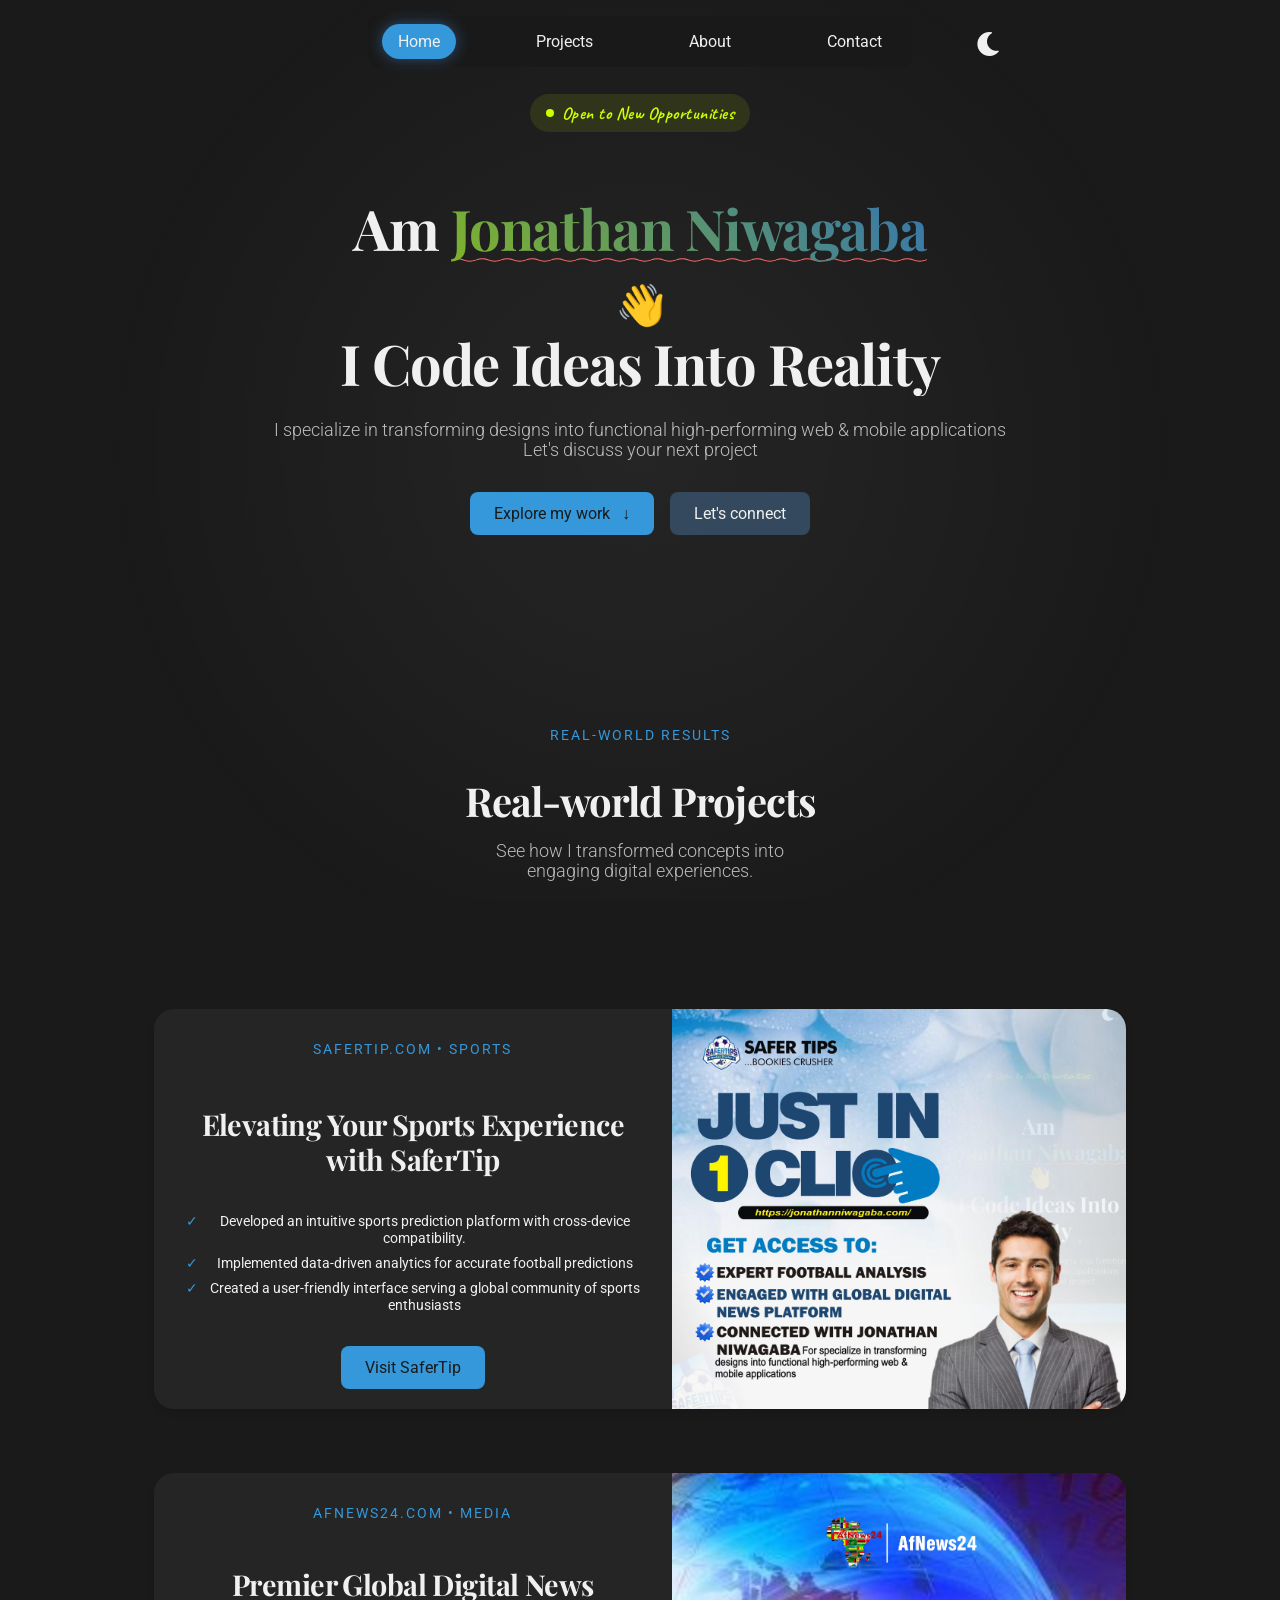
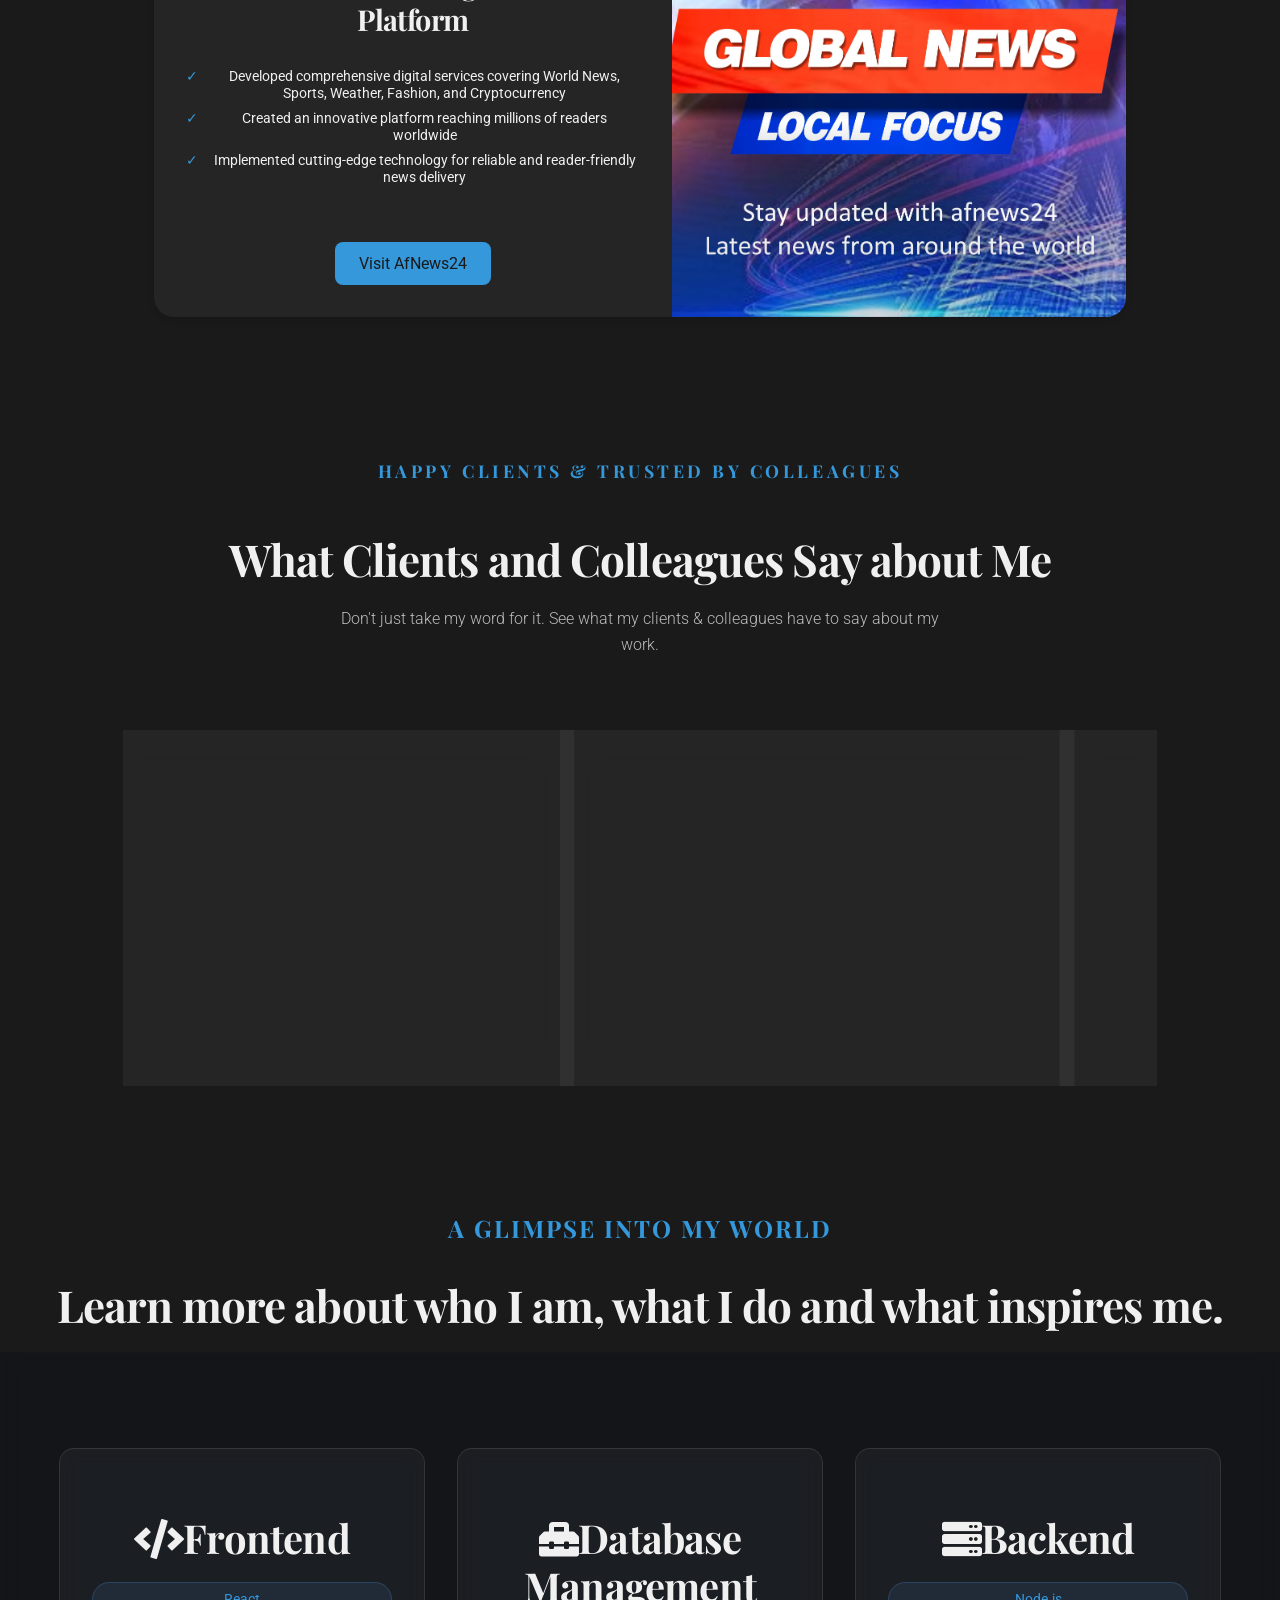
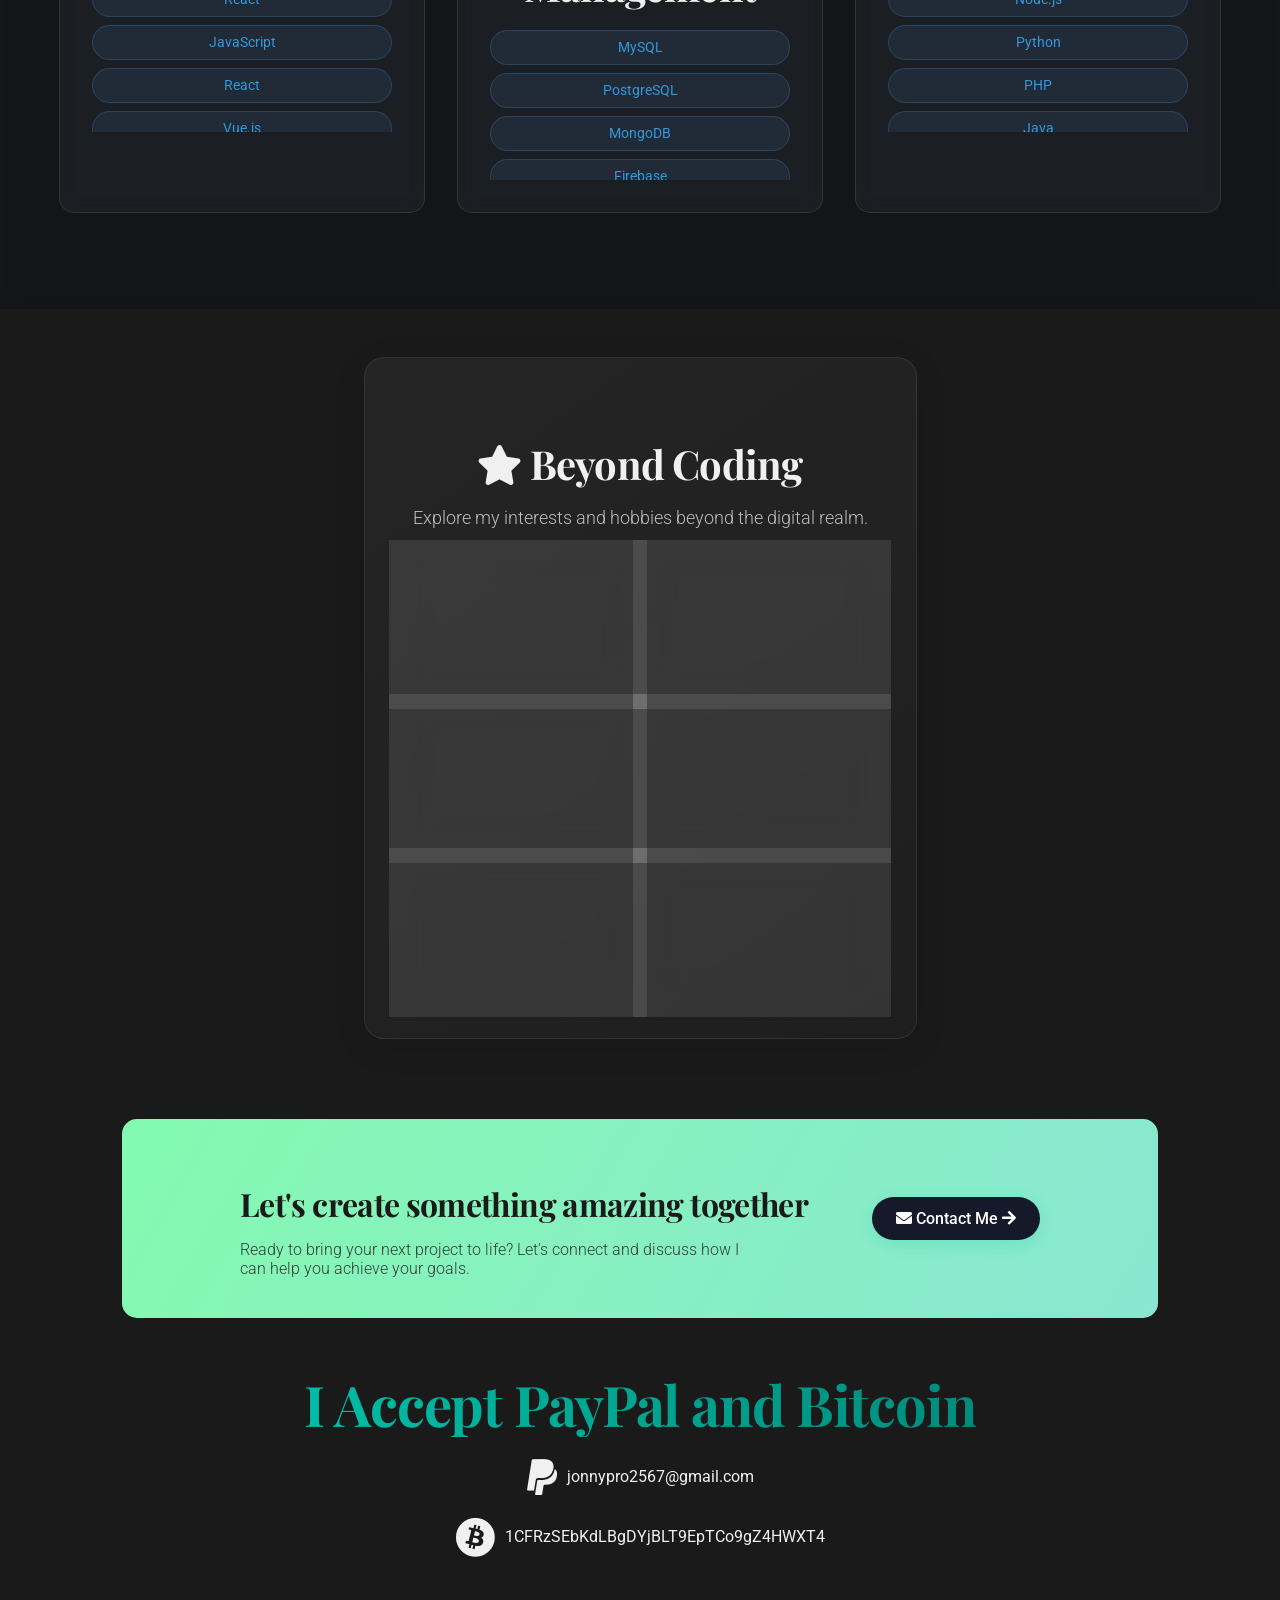
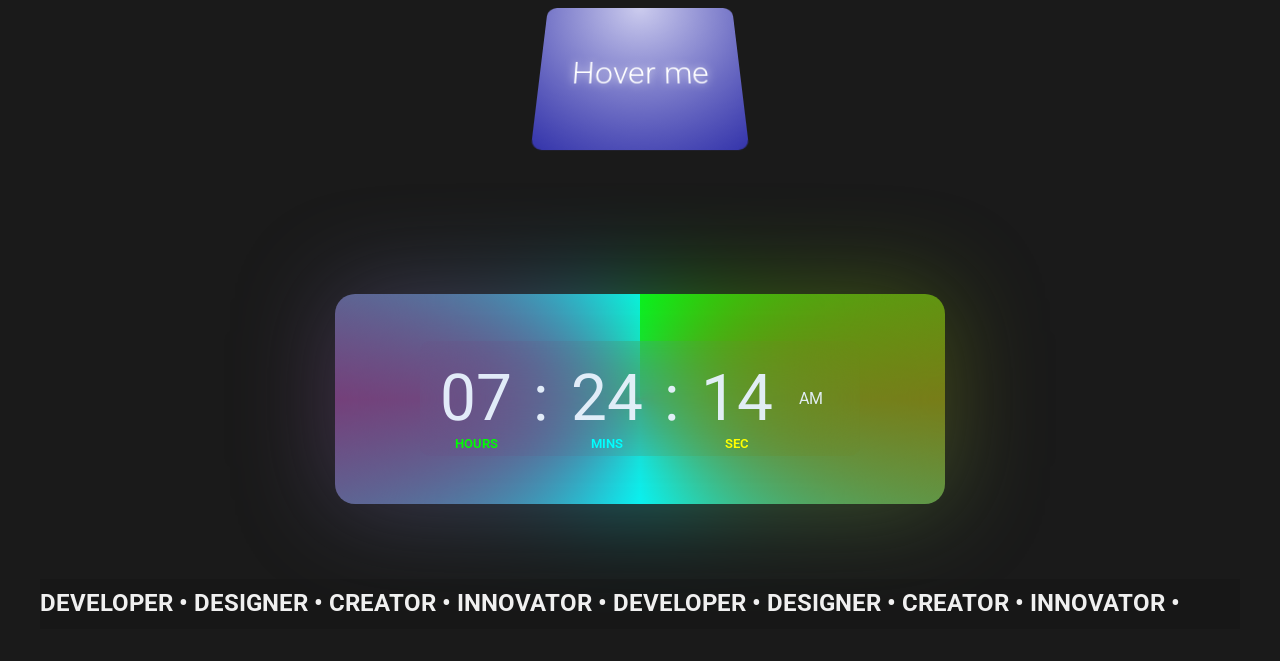
==== index.html @ 0528bf2e "Replace safertips.png with safertips.jpeg and adjust image container height in index.html" ====
<!DOCTYPE html>
<html lang="en">
<head>
    <meta charset="UTF-8">
    <meta name="viewport" content="width=device-width, initial-scale=1.0">
    <title>My Portfolio - Niwagaba Jonathan</title>
    <link rel="stylesheet" href="styles.css">
    <script src="https://cdnjs.cloudflare.com/ajax/libs/gsap/3.11.4/gsap.min.js"></script>
    <script src="https://cdnjs.cloudflare.com/ajax/libs/three.js/r128/three.min.js"></script>
    <script src="script.js" defer></script>
    <script src="globe.js" defer></script>
    <script src="https://cdnjs.cloudflare.com/ajax/libs/gsap/3.11.4/ScrollTrigger.min.js"></script>
    <link rel="stylesheet" href="https://cdnjs.cloudflare.com/ajax/libs/font-awesome/5.15.3/css/all.min.css">
    <script src="theme.js" defer></script>
</head>
<body class="dark-mode">
    <div id="stars-container"></div>

    <div class="content-wrapper">
        <header>
            <nav>
                <div class="hamburger-menu">
                    <div class="bar"></div>
                    <div class="bar"></div>
                    <div class="bar"></div>
                </div>
                <ul class="nav-links">
                    <li><a href="#hero" class="active">Home</a></li>
                    <li><a href="#projects">Projects</a></li>
                    <li><a href="about.html">About</a></li>
                    <li><a href="./contact.html">Contact</a></li>
                </ul>
                <div class="theme-toggle-container">
                    <button id="theme-toggle" class="theme-toggle">
                        <i class="fas fa-moon"></i>
                    </button>
                </div>
            </nav>
        </header>

        <main>
            <section id="hero">
                <div class="availability">
                    <span class="status-dot"></span>
                    Open to New Opportunities
                </div>
                <h1 style="font-size: clamp(2.5rem, 5vw, 3.5rem);" class="hero-title">
                    <span class="text-line">Am <span class="gradient-text">Jonathan Niwagaba</span></span>
                    <span class="wave-emoji">👋</span>
                    <br>
                    <span class="text-line">I Code Ideas Into Reality</span>
                </h1>
                <p>I specialize in transforming designs into functional high-performing web & mobile applications <br> Let's discuss your next project</p>
                <div class="cta-buttons">
                    <a href="#projects" class="btn btn-primary" id="explore-btn">Explore my work <span class="arrow-down">↓</span></a>
                    <a href="./contact.html" class="btn btn-secondary">Let's connect</a>
                </div>
            </section>

            <section id="real-world-results">
                <div class="section-header">REAL-WORLD RESULTS</div>
                <h2>Real-world Projects</h2>
                <p>See how I transformed concepts into <br> engaging digital experiences.</p>
            </section>

            <section id="projects">
                <div class="project-card">
                    <div class="project-info">
                        <div class="project-header">SAFERTIP.COM • SPORTS</div>
                        <h3>Elevating Your Sports Experience with SaferTip</h3>
                        <ul class="project-features">
                            <li>Developed an intuitive sports prediction platform with cross-device compatibility.</li>
                            <li>Implemented data-driven analytics for accurate football predictions</li>
                            <li>Created a user-friendly interface serving a global community of sports enthusiasts</li>
                        </ul>
                        <div class="project-link">
                            <a href="https://www.safertip.com/" class="btn btn-primary" target="_blank" rel="noopener noreferrer">Visit SaferTip</a>
                        </div>
                    </div>
                    <div class="project-image">
                        <div class="image-container" style="max-width: 100%; height: 200%;">
                            <img src="./safertips.jpeg" alt="SaferTip Sports Prediction Platform" loading="lazy" style="max-width: 100%; height: 50%; position: relative; z-index: 2;">
                        </div>
                    </div>
                </div>

                <div class="project-card">
                    <div class="project-info">
                        <div class="project-header">AFNEWS24.COM • MEDIA</div>
                        <h3>Premier Global Digital News Platform</h3>
                        <ul class="project-features">
                            <li>Developed comprehensive digital services covering World News, Sports, Weather, Fashion, and Cryptocurrency</li>
                            <li>Created an innovative platform reaching millions of readers worldwide</li>
                            <li>Implemented cutting-edge technology for reliable and reader-friendly news delivery</li>
                        </ul>
                        <div class="project-link" style="margin-top: 1rem;">
                            <a href="https://www.afnews24.com/" class="btn btn-primary" target="_blank" rel="noopener noreferrer" style="display: inline-block; ">Visit AfNews24</a>
                        </div>
                    </div>
                    <div class="project-image">
                        <div class="image-container" style="max-width: 100%; height: 100%;">
                            <img src="./afnews24.JPG" alt="AfNews24 Mobile View" loading="lazy" style="max-width: 100%; height: 100%;">
                        </div>
                    </div>
                </div>
            </section>

            <section class="testimonials">
                <h2 class="testimonial-header">HAPPY CLIENTS & TRUSTED BY COLLEAGUES</h2>
                <h1 class="testimonial-title">What Clients and Colleagues Say about Me</h1>
                <p class="testimonial-subtitle">Don't just take my word for it. See what my clients & colleagues have to say about my work.</p>
                
                <div class="testimonial-container">
                    <div class="testimonial-track" id="testimonialTrack">
                        <!-- Cards are inserted by JavaScript -->
                    </div>
                </div>
            </section>

           
            
            <section id="about-me">
                <h3 class="section-header" style="font-size: 1.5rem;">A GLIMPSE INTO MY WORLD</h3>
                <h1 class="testimonial-title">
                    Learn more about who I am, what I do and what inspires me.
                </h1>
     
            </section>

            <div class="skills-container">
                <div class="skills-track">

                    <div class="skill-card">
                        <h2><i class="fas fa-code"></i>Frontend</h2>
                        <div class="skill-tools-container">
                            <div class="skill-tools rotating-track">
                                <span>React</span>
                                <span>JavaScript</span>
                                <span>React</span>
                                <span>Vue.js</span>
                                <span>Angular</span>
                                <span>TypeScript</span>
                                <span>GSAP</span>
                            </div>
                        </div>
                    </div>

                    <div class="skill-card">
                        <h2><i class="fas fa-toolbox"></i>Database Management</h2>
                        <div class="skill-tools-container">
                            <div class="skill-tools rotating-track">
                                <span>MySQL</span>
                                <span>PostgreSQL</span>
                                <span>MongoDB</span>
                                <span>Firebase</span>
                                <span>MySQL</span>
                                <span>PostgreSQL</span>
                                <span>Redis Cache</span>
                                <span>MongoDB</span>
                                <span>Firebase</span>
                            </div>
                        </div>
                    </div>
                 
                    <div class="skill-card">
                        <h2><i class="fas fa-server"></i>Backend</h2>
                        <div class="skill-tools-container">
                            <div class="skill-tools rotating-track">
                                <span>Node.js</span>
                                <span>Python</span>
                                <span>PHP</span>
                                <span>Java</span>
                                <span>Go</span>
                                <span>Node.js</span>
                                <span>Python</span>
                                <span>PHP</span>
                                <span>Java</span>
                                <span>Go</span>
                            </div>
                        </div>
                    </div>
                </div>
            </div>

            <div class="interests-section">
                <h2><i class="fas fa-star"></i> Beyond Coding</h2>
                <p>Explore my interests and hobbies beyond the digital realm.</p>
                <div class="interests-container">
                    <div class="interest-item" data-aos="fade-up" data-aos-delay="100">
                        <div class="interest-icon" style="display: flex; justify-content: center; align-items: center;">
                            <i class="fas fa-plane" style="font-size: 2rem; color: #00bfa6; margin-top: 30px;"></i>
                        </div>
                        <div class="interest-label">
                            <span>Traveling</span>
                            <div class="interest-bg" style="background: linear-gradient(45deg, #00bfa6, #00897b)"></div>
                        </div>
                    </div>
                    <div class="interest-item" data-aos="fade-up" data-aos-delay="200">
                        <div class="interest-icon" style="display: flex; justify-content: center; align-items: center;">
                            <i class="fas fa-running" style="font-size: 2rem; color: #00bfa6; margin-top: 30px;"></i>
                        </div>
                        <div class="interest-label">
                            <span>Running</span>
                            <div class="interest-bg" style="background: linear-gradient(45deg, #00bfa6, #00897b)"></div>
                        </div>
                    </div>
                    <div class="interest-item" data-aos="fade-up" data-aos-delay="300">
                        <div class="interest-icon" style="display: flex; justify-content: center; align-items: center;">
                            <i class="fas fa-gamepad" style="font-size: 2rem; color: #00bfa6; margin-top: 30px;"></i>
                        </div>
                        <div class="interest-label">
                            <span>Gaming</span>
                            <div class="interest-bg" style="background: linear-gradient(45deg, #00bfa6, #00897b)"></div>
                        </div>
                    </div>
                    <div class="interest-item" data-aos="fade-up" data-aos-delay="400">
                        <div class="interest-icon" style="display: flex; justify-content: center; align-items: center;">
                            <i class="fas fa-basketball-ball" style="font-size: 2rem; color: #00bfa6; margin-top: 30px;"></i>
                        </div>
                        <div class="interest-label">
                            <span>Basketball</span>
                            <div class="interest-bg" style="background: linear-gradient(45deg, #00bfa6, #00897b)"></div>
                        </div>
                    </div>
                    <div class="interest-item" data-aos="fade-up" data-aos-delay="500">
                        <div class="interest-icon" style="display: flex; justify-content: center; align-items: center;">
                            <i class="fas fa-book" style="font-size: 2rem; color: #00bfa6; margin-top: 30px;"></i>
                        </div>
                        <div class="interest-label">
                            <span>Reading</span>
                            <div class="interest-bg" style="background: linear-gradient(45deg, #00bfa6, #00897b)"></div>
                        </div>
                    </div>
                    <div class="interest-item" data-aos="fade-up" data-aos-delay="600">
                        <div class="interest-icon" style="display: flex; justify-content: center; align-items: center;">
                            <i class="fas fa-music" style="font-size: 2rem; color: #00bfa6; margin-top: 30px;"></i>
                        </div>
                        <div class="interest-label">
                            <span>Music</span>
                            <div class="interest-bg" style="background: linear-gradient(45deg, #00bfa6, #00897b)"></div>
                        </div>
                    </div>
                </div>
            </div>

            <!-- Update the CTA section HTML -->
            <div class="cta-section">
                <div class="cta-content">
                    <div class="cta-content-text">
                        <h2>Let's create something amazing together</h2>
                        <p>Ready to bring your next project to life? Let's connect and discuss how I can help you achieve your goals.</p>
                    </div>
                    <a href="./contact.html" class="cta-button">
                        <span class="button-content">
                            <i class="fas fa-envelope"></i>
                            Contact Me
                            <i class="fas fa-arrow-right"></i>
                        </span>
                    </a>
                </div>
            </div>

            <!-- payment methods paypal and btc -->
              <h1 style="text-align: center; margin-top: 20px; margin-bottom: 10px; background: linear-gradient(45deg, #00bfa6, #00897b); -webkit-background-clip: text; -webkit-text-fill-color: transparent;">I Accept PayPal and Bitcoin</h1>
            <div class="payment-methods" style="margin-top: 10px; font-size: 40px; margin-bottom: 20px; display: flex; justify-content: center; align-items: center; gap: 20px; flex-direction: column;">
                <div class="paypal" style="display: flex; align-items: center; gap: 10px;">
                    <i class="fab fa-paypal"></i>
                    <span style="font-size: 16px;">jonnypro2567@gmail.com</span>
                </div>
                <div class="btc" style="display: flex; align-items: center; gap: 10px;">
                    <i class="fab fa-bitcoin"></i>
                    <span style="font-size: 16px;">1CFRzSEbKdLBgDYjBLT9EpTCo9gZ4HWXT4</span>
                </div>
            </div>

            <div class="all">
                <div class="lefter">
                  <div class="text">Hosting</div>
                </div>
                <div class="left">
                  <div class="text">Web Design</div>
                </div>
                <div class="center">
                  <div class="explainer"><span>Hover me</span></div>
                  <div class="text">Frontend Development</div>
                  </div>
                <div class="right">
                  <div class="text">Backend Development</div>
                </div>
                <div class="righter">
                  <div class="text">SEO</div>
                </div>
                </div>

                <div class="watch">
                    <div class="box">
                      <style></style>
                      <div class="clock">
                        <span id="hrs">00</span>
                        <span>:</span>
                        <span id="min">00</span>
                        <span>:</span>
                        <span id="sec">00</span>
                      </div>
                    </div>
                  </div>

            <div class="stripes-container">
                <div class="diagonal-stripe stripe-1">
                    <div class="scroll-text">
                        DEVELOPER • DESIGNER • CREATOR • INNOVATOR • 
                        DEVELOPER • DESIGNER • CREATOR • INNOVATOR • 
                    </div>
                </div>
            </div>
     

        </main>
    </div>

    <div class="background-decoration">
        <div class="circles"></div>
    </div>
    <div id="globe-container"></div>

    <script src="stars.js" defer></script>

</body>
</html>
---- styles.css ----
/* Import Google Fonts */
@import url('https://fonts.googleapis.com/css2?family=Roboto:wght@300;400;700&family=Caveat:wght@700&display=swap');

/* Import the font - add this at the top of your CSS */
@import url('https://fonts.googleapis.com/css2?family=Playfair+Display:wght@700&display=swap');

:root {
    --bg-color: #1a1a1a;
    --text-color: #f0f0f0;
    --primary-color: #3498db;
    --secondary-color: #34495e;
    --accent-color: #e74c3c;
    --star-color: #4169E1;
    --lemon-green: #CCFF00;
    --orange-glow: #FF8C00;
}

/* Light theme variables */
.light-mode {
    --bg-color: #ffffff;
    --text-color: #333333;
    --primary-color: #3498db;
    --secondary-color: #e0e0e0;
    --accent-color: #2ecc71;
    --star-color: #4169E1;
    --lemon-green: #32CD32;
    --orange-glow: #FFA500;
}

html {
    scroll-behavior: smooth;
}

body {
    font-family: 'Roboto', sans-serif;
    background-color: var(--bg-color);
    color: var(--text-color);
    margin: 0;
    padding: 0;
    min-height: 100vh;
    display: flex;
    flex-direction: column;
    overflow-x: hidden;
    position: relative;
}

.dark-mode {
    --bg-color: #1a1a1a;
    --text-color: #f0f0f0;
    --primary-color: #3498db;
    --secondary-color: #34495e;
    --accent-color: #e74c3c;
    --star-color: #4169E1;
    --lemon-green: #CCFF00;
    --orange-glow: #FF8C00;
}

header {
    padding: 1rem 2rem;
    position: relative;
    z-index: 2;
}

nav {
    background: rgba(26, 26, 26, 0.1);
    backdrop-filter: blur(10px);
    -webkit-backdrop-filter: blur(10px);
    border-radius: 10px;
    padding: 1rem;
    position: fixed;
    top: 1rem;
    left: 1rem;
    right: 1rem;
    z-index: 1000;
    width: 40%;
    margin: 0 auto;
    transition: all 0.3s ease;
}

.light-mode nav {
    background: rgba(255, 255, 255, 0.8);
    box-shadow: 0 4px 15px rgba(0, 0, 0, 0.1);
}

.dark-mode nav {
    background: rgba(26, 26, 26, 0.8);
}

nav ul {
    display: flex;
    justify-content: center;
    list-style-type: none;
    padding: 0;
    margin: 0;
}

nav ul li {
    margin: 0 1rem;
    font-weight: 900;
}

nav ul li a {
    font-family: 'Roboto', sans-serif;
    font-weight: 400;
    color: var(--text-color);
    text-decoration: none;
    padding: 0.5rem 1rem;
    border-radius: 2rem;
    transition: all 0.3s ease;
    position: relative;
    background: transparent;
}

.light-mode nav ul li a {
    color: #333333;
    font-weight: 500;
}

.light-mode nav ul li a:hover {
    background: rgba(52, 152, 219, 0.2);
    color: var(--primary-color);
}

.light-mode nav ul li a.active {
    background: var(--primary-color);
    color: white;
}

nav ul li a.active {
    background: var(--primary-color);
    color: var(--text-color);
    box-shadow: 0 0 15px rgba(88, 166, 255, 0.4);
}

nav ul li a:hover {
    background: rgba(88, 166, 255, 0.2);
    color: var(--text-color);
}

nav ul li a::before {
    display: none;
}

main {
    flex-grow: 1;
    display: flex;
    flex-direction: column;
    align-items: center;
    justify-content: flex-start; 
    text-align: center;
    padding: 2rem;
    position: relative;
    z-index: 1;
    min-height: 100vh;
}

#hero {
    max-width: 800px;
    margin-bottom: 4rem;
}

.availability {
    display: inline-flex;
    align-items: center;
    background-color: rgba(204, 255, 0, 0.1);
    color: var(--lemon-green);
    padding: 0.5rem 1rem;
    border-radius: 2rem;
    font-size: 1.1rem;
    margin-bottom: 1rem;
    animation: textGlow 2s ease-in-out infinite;
    font-family: 'Caveat', cursive;
    font-weight: 700;
    letter-spacing: 0.5px;
    margin-top: 30px;
}

.status-dot {
    width: 8px;
    height: 8px;
    background-color: var(--lemon-green);
    border-radius: 50%;
    margin-right: 0.5rem;
    animation: dotGlow 2s ease-in-out infinite;
}

h1, h2, h3, .testimonial-title {
    font-family: 'Playfair Display', serif;
    font-weight: 700;
    letter-spacing: -0.02em;
    line-height: 1.2;
}

h1 {
    font-size: 3.5rem; /* Approximately 72px */
    margin-bottom: 1.5rem;
}

h2, .testimonial-title {
    font-size: 2.5rem; /* Approximately 60px */
    margin-bottom: 1.25rem;
}

h3 {
    font-size: 1.0rem; /* Approximately 40px */
    margin-bottom: 1rem;
}

p {
    font-family: 'Roboto', sans-serif;
    font-weight: 300;
    font-size: 1.1rem;
    color: rgba(255, 255, 255, 0.7);
    margin-bottom: 2rem;
}

.cta-buttons {
    display: flex;
    justify-content: center;
    gap: 1rem;
}

.btn {
    font-family: 'Roboto', sans-serif;
    font-weight: 400;
    padding: 0.75rem 1.5rem;
    border-radius: 0.5rem;
    text-decoration: none;
    transition: background-color 0.3s ease;
}

.btn-primary {
    background-color: var(--primary-color);
    color: var(--bg-color);
}

.btn-secondary {
    background-color: var(--secondary-color);
    color: var(--text-color);
}

.arrow-down {
    margin-left: 0.5rem;
}

.background-decoration {
    position: fixed;
    top: 0;
    left: 0;
    width: 100%;
    height: 100%;
    pointer-events: none;
    z-index: 0;
}

.star {
    position: absolute;
    background-color: var(--star-color);
    border-radius: 50%;
    opacity: 0.7;
    box-shadow: 0 0 20px var(--star-color), 0 0 40px var(--star-color);
    overflow: hidden;
}

/* Added these new keyframes for the shooting star effect */
@keyframes shootingStar {
    0% {
        transform: translate(-100vw, -100vh);
    }
    100% {
        transform: translate(100vw, 100vh);
    }
}

@keyframes glow {
    0%, 100% {
        opacity: 0.7;
        box-shadow: 0 0 20px var(--star-color), 0 0 40px var(--star-color);
    }
    50% {
        opacity: 1;
        box-shadow: 0 0 40px var(--star-color), 0 0 80px var(--star-color);
    }
}

/* Added this class for the star trail effect */
.star::after {
    content: '';
    position: absolute;
    top: 50%;
    left: 50%;
    width: 200%;
    height: 200%;
    background: radial-gradient(circle, var(--star-color) 0%, transparent 70%);
    transform: translate(-50%, -50%);
    animation: pulse 2s ease-out infinite;
}

@keyframes pulse {
    0% {
        width: 100%;
        height: 100%;
        opacity: 1;
    }
    100% {
        width: 300%;
        height: 300%;
        opacity: 0;
    }
}

.circles {
    position: absolute;
    top: 50%;
    left: 50%;
    transform: translate(-50%, -50%);
    width: 100%;
    height: 100%;
    background: radial-gradient(circle, rgba(255,255,255,0.05) 0%, rgba(255,255,255,0) 70%);
}

/* Hamburger menu styles */
.hamburger-menu {
    display: none;
    flex-direction: column;
    cursor: pointer;
    z-index: 1000;
}

.bar {
    width: 25px;
    height: 3px;
    background-color: var(--text-color);
    margin: 3px 0;
    transition: 0.4s;
}

/* Mobile styles */
@media screen and (max-width: 768px) {
    nav {
        background: transparent;
        backdrop-filter: none;
        -webkit-backdrop-filter: none;
        border: none;
        padding: 1rem;
        position: fixed;
        top: 0;
        left: 0;
        width: auto;
        margin: 0;
    }

    .hamburger-menu {
        display: flex;
        flex-direction: column;
        cursor: pointer;
        z-index: 1000;
        position: fixed;
        top: 1rem;
        left: 1rem;
    }

    .bar {
        width: 25px;
        height: 3px;
        background-color: var(--text-color);
        margin: 3px 0;
        transition: 0.4s;
    }

    nav ul {
        display: none;
        flex-direction: column;
        justify-content: flex-start;
        position: fixed;
        top: 0;
        left: 0;
        width: 70%;
        height: 100vh;
        background-color: var(--bg-color);
        padding: 4rem 1rem 1rem;
        box-shadow: 2px 0 5px rgba(0, 0, 0, 0.1);
    }

    nav ul.show {
        display: flex;
    }

    nav ul li {
        margin: 0.5rem 0;
    }

    nav ul li a {
        display: block;
        padding: 0.5rem 1rem;
    }

    h1 {
        font-size: 1rem;
    }

    .cta-buttons {
        flex-direction: column;
    }

    p {
        font-size: 1rem;
    }
}

#globe-container {
    position: fixed;
    top: 50%;
    left: 50%;
    transform: translate(-50%, -50%);
    width: 100vmin;
    height: 100vmin;
    max-width: 800px;
    max-height: 800px;
    z-index: -1;
    opacity: 0.6;
    overflow: hidden;
}

@media screen and (max-width: 768px) {
    #globe-container {
        width: 100vmin;
        height: 100vmin;
        max-width: 100%;
        max-height: 100%;
    }

    main {
        padding-top: 4rem; /* Adjust top padding for mobile */
    }

    #hero {
        margin-bottom: 2rem; /* Reduce space on mobile */
    }

    #real-world-results {
        padding: 3rem 1rem;
        margin-top: 2rem; /* Reduce top margin on mobile */
    }
}

/* Adjust the main content to ensure it's visible over the globe */
main {
    position: relative;
    z-index: 1;
}

@keyframes textGlow {
    0%, 100% {
        color: var(--lemon-green);
        text-shadow: 0 0 5px var(--orange-glow);
    }
    50% {
        color: var(--lemon-green);
        text-shadow: 0 0 20px var(--orange-glow), 0 0 30px var(--orange-glow);
    }
}

@keyframes dotGlow {
    0%, 100% {
        background-color: var(--lemon-green);
        box-shadow: 0 0 5px var(--orange-glow);
    }
    50% {
        background-color: var(--lemon-green);
        box-shadow: 0 0 20px var(--orange-glow);
    }
}

#real-world-results {
    width: 100%; /* Take full width of the main container */
    padding: 4rem 2rem;
    text-align: center;
    /* background-color: rgba(255, 255, 255, 0.05); */
    margin-top: 4rem;
}

.section-header {
    font-size: 0.9rem;
    text-transform: uppercase;
    letter-spacing: 2px;
    color: var(--primary-color);
    margin-bottom: 1rem;
}

#real-world-results h2 {
    font-size: 2.5rem;
    margin-bottom: 1rem;
    color: var(--text-color);
}

#real-world-results p {
    font-size: 1.1rem;
    color: rgba(255, 255, 255, 0.7);
    max-width: 600px;
    margin: 0 auto;
}

@media screen and (max-width: 768px) {
    #real-world-results {
        padding: 3rem 1rem;
        margin-top: 2rem; /* Reduce top margin on mobile */
    }

    #real-world-results h2 {
        font-size: 2rem;
    }

    #real-world-results p {
        font-size: 1rem;
    }
}

#precision-tracking {
    width: 100%;
    padding: 4rem 2rem;
    margin-top: 4rem;
}

#projects {
    width: 100%;
    padding: 4rem 2rem;
    display: flex;
    flex-direction: column;
    align-items: center;
    gap: 4rem;
}

.project-card {
    display: flex;
    background: rgba(255, 255, 255, 0.05);
    border-radius: 20px;
    overflow: hidden;
    box-shadow: 0 4px 6px rgba(0, 0, 0, 0.1);
    width: 80%;
    max-width: 1200px;
    transition: transform 0.3s ease, box-shadow 0.3s ease;
    height: auto;
    min-height: 400px;
}

.project-card:hover {
    transform: translateY(-5px);
    box-shadow: 0 6px 12px rgba(0, 0, 0, 0.15);
}

.project-info {
    flex: 1;
    padding: 2rem;
    display: flex;
    flex-direction: column;
    justify-content: space-between;
    height: auto;
}

.project-header {
    font-size: 0.9rem;
    text-transform: uppercase;
    letter-spacing: 2px;
    color: var(--primary-color);
    margin-bottom: 1rem;
}

.project-info h3 {
    font-size: 1.8rem;
    margin-bottom: 1rem;
    color: var(--text-color);
}

.project-features {
    list-style-type: none;
    padding: 0;
    margin-bottom: 2rem;
}

.project-features li {
    margin-bottom: 0.5rem;
    position: relative;
    padding-left: 1.5rem;
    font-size: 0.9rem;
}

.project-features li::before {
    content: '✓';
    position: absolute;
    left: 0;
    color: var(--primary-color);
}

.project-image {
    flex: 1;
    min-height: 300px;
    background-size: cover;
    background-position: center;
}

.project-image img {
    width: 100%;
    height: 100%;
    object-fit: cover;
}

@media screen and (max-width: 1024px) {
    .project-card {
        width: 90%;
    }
}

@media screen and (max-width: 768px) {
    .project-card {
        flex-direction: column;
        width: 100%;
        min-height: auto;
    }

    .project-info {
        padding: 1.5rem;
        gap: 1rem;
    }

    .project-info h3 {
        font-size: 1.5rem;
        margin-top: 1rem;
        margin-bottom: 1rem;
    }

    .project-features {
        margin-bottom: 1rem;
    }

    .btn {
        padding: 0.5rem 1rem;
        margin-bottom: 1rem;
        display: inline-block;
    }

    .project-image {
        min-height: 200px;
    }
}

/* horizontal stripes */

:root {
    --stripe-color: rgba(0, 0, 0, 0.1);
    --text-color: rgba(0, 0, 0, 0.7);
    --stripe-angle: -45deg;
    --stripe-width: 100px;
    --scroll-speed: 20s;
}

.stripes-container {
    width: 100%;
    max-width: 1200px;
    position: relative;
    display: flex;
    flex-direction: column;
    gap: 50px;
    overflow: hidden; /* Ensure content doesn't spill out */
}

.diagonal-stripe {
    position: relative;
    width: 100%;
    height: 50px;
    overflow: hidden;
    background: var(--stripe-color);
}

.scroll-text {
    position: absolute;
    white-space: nowrap;
    animation: scrollText 20s linear infinite;
    color: var(--text-color);
    font-weight: bold;
    font-size: 24px;
    padding: 10px 0;
}

@keyframes scrollText {
    0% {
        transform: translateX(100%);
    }
    100% {
        transform: translateX(-100%);
    }
}

/* Responsive adjustments */
@media (max-width: 768px) {
    .diagonal-stripe {
        height: 40px; /* Slightly reduce height on mobile */
    }

    .scroll-text {
        font-size: 18px;
    }
}

/* 3D hover effect */

  
  .all {
    display: flex;
    perspective: 10px;
    transform: perspective(300px) rotateX(20deg);
    will-change: perspective;
    perspective-origin: center center;
    transition: all 1.3s ease-out;
    justify-content: center;
    transform-style: preserve-3d;
    margin-bottom: 50px;
    overflow-x: auto;
    scroll-padding-top: 40px;
    width: 100%;
    padding: 20px 0;
    z-index: 100000;

}
  
  .all:hover {
    perspective: 1000px;
    transition: all 1.3s ease-in;
    transform: perspective(10000px) rotateX(0deg);
  }
  .all:hover .text {
    opacity: 1;
  }

  .text{
    margin-bottom: 30px;
    text-align: center;
   
  }
  .all:hover > div {
    opacity: 1;
    transition-delay: 0s;
  }
  .all:hover .explainer {
    opacity: 0;
  }
  
  .left, .center, .right, .lefter, .righter {
    width: 200px;
    height: 150px;
    transform-style: preserve-3d;
    border-radius: 10px;
    border: 1px solid #fff;
    box-shadow: 0 0 20px 5px rgba(100, 100, 255, 0.4);
    opacity: 0;
    transition: all 0.3s ease;
    transition-delay: 1s;
    position: relative;
    background-position: center center;
    background-size: contain;
    background-repeat: no-repeat;
    background-color: #58d;
    cursor: pointer;
    background-blend-mode: color-burn;
  }
  .left:hover, .center:hover, .right:hover, .lefter:hover, .righter:hover {
    box-shadow: 0 0 30px 10px rgba(100, 100, 255, 0.6);
    background-color: #ccf;
  }
  
  .text {
    transform: translateY(30px);
    opacity: 0;
    transition: all 0.3s ease;
    bottom: 0;
    left: 5px;
    position: absolute;
    will-change: transform;
    color: #fff;
    text-shadow: 0 0 5px rgba(100, 100, 255, 0.6);
  }
  
  .lefter {
    transform: translateX(-60px) translateZ(-50px) rotateY(-10deg);
    background-image: url(https://cdn3.iconfinder.com/data/icons/other-icons/48/organization-512.png);
  }
  
  .left {
    transform: translateX(-30px) translateZ(-25px) rotateY(-5deg);
    background-image: url(https://cdn3.iconfinder.com/data/icons/other-icons/48/creative_draw-512.png);
  }
  
  .center {
    opacity: 1;
    background-image: url(https://cdn3.iconfinder.com/data/icons/other-icons/48/app_window-512.png);
  }
  
  .right {
    transform: translateX(30px) translateZ(-25px) rotateY(5deg);
    background-image: url(https://cdn3.iconfinder.com/data/icons/other-icons/48/cloud_weather-512.png);
  }
  
  .righter {
    transform: translateX(60px) translateZ(-50px) rotateY(10deg);
    background-image: url(https://cdn3.iconfinder.com/data/icons/other-icons/48/search-512.png);
  }
  
  .explainer {
    font-weight: 300;
    font-size: 2rem;
    color: #fff;
    transition: all 0.6s ease;
    width: 100%;
    height: 100%;
    background-color: #303050;
    background-image: radial-gradient(circle at center top, #cce, #33a);
    border-radius: 10px;
    text-shadow: 0 0 10px rgba(255, 255, 255, 0.8);
    display: flex;
    justify-content: center;
    align-items: center;
  }
  
  .ref {
    background-color: #000;
    background-image: linear-gradient(to bottom, #d80, rgb(204, 92, 0));
    border-radius: 3px;
    padding: 7px 10px;
    position: absolute;
    font-size: 16px;
    bottom: 10px;
    right: 10px;
    color: #fff;
    text-decoration: none;
    text-shadow: 0 0 3px rgba(0, 0, 0, 0.4);
  }
  .ref::first-letter {
    font-size: 12px;
  }

/* watch */
.watch {
    width: 100%;
    min-height: 40vh;
    display: flex;
    align-items: center;
    justify-content: center;
    background: #000000;
    position: relative;
    background-color: transparent;
}

.box {
    position: relative;
    width: 100%;
    max-width: 600px;
    height: 200px;
    display: flex;
    align-items: center;
    justify-content: center;
}

.clock {
    border-radius: 10px;
    display: flex;
    align-items: center;
    justify-content: center;
    backdrop-filter: blur(40px);
    color: #e6f0fcf6;
    z-index: 10;
    padding: 20px;
    width: 100%;
    max-width: 400px;
}

.clock span {
    font-size: 5vw; /* Responsive font size */
    width: 30%;
    display: inline-block;
    text-align: center;
    position: relative;
}

.clock span::after {
    font-size: 1vw; /* Responsive font size */
    position: absolute;
    bottom: -15px;
    left: 50%;
    transform: translateX(-50%);
}

#hrs::after {
    content: "HOURS";
    color: #0f0;
    font-weight: 600;
}

#min::after {
    content: "MINS";
    color: #0ff;
    font-weight: 600;
}

#sec::after {
    content: "SEC";
    color: #ff0;
    font-weight: 600;
}

/*------Animated Border---------*/
.box::before,
.box::after {
    content: "";
    position: absolute;
    inset: -5px;
    background: repeating-conic-gradient(
        from var(--a),
        #0f0,
        rgb(122, 122, 22),
        #0ff,
        rgb(119, 60, 119),
        #0ff
    );
    border-radius: 20px;
    animation: rotate 20s linear infinite;
    z-index: -1;
}

.box::after {
    filter: blur(50px);
    opacity: 0.5;
}

.box style {
    position: absolute;
    inset: 4px;
    background: #4e45cb;
    border-radius: 16px;
    z-index: 2;
}

@property --a {
    syntax: "<angle>";
    inherits: false;
    initial-value: 0deg;
}

@keyframes rotate {
    0% {
        --a: 0deg;
    }
    100% {
        --a: 360deg;
    }
}

/* Responsive adjustments */
@media screen and (max-width: 768px) {
    .box {
        height: 150px;
    }

    .clock {
        padding: 10px;
    }

    .clock span {
        font-size: 8vw; /* Larger font size for mobile */
    }

    .clock span::after {
        font-size: 2vw; /* Larger font size for mobile */
        bottom: -10px;
    }
}

/* You can also style specific elements differently if needed */
a, button {
    cursor: pointer;
}

@media screen and (max-width: 768px) {
    .all {
        perspective: none;
        transform: none;
        flex-direction: column;
        align-items: center;
        height: auto;
        overflow-x: hidden;
    }

    .all:hover {
        perspective: none;
        transform: none;
    }

    .left, .center, .right, .lefter, .righter {
        width: 80%;
        max-width: 200px;
        height: 120px;
        margin: 10px 0;
        transform: none !important;
        opacity: 1;
        transition: none;
    }

    .text {
        transform: none;
        opacity: 1;
        position: relative;
        left: 0;
        bottom: 0;
        text-align: center;
        width: 100%;
        padding: 10px 0;
    }

    .explainer {
        display: none;
    }
}




/* Optional: Add a scroll margin to account for the fixed header */
#projects {
    scroll-margin-top: 80px; /* Adjust this value based on your header height */
}

/* About Page Styles */
.about-section {
    max-width: 1200px;
    margin: 0 auto;
    padding: 120px 20px 40px;
    width: 100%;
}

.about-container {
    background: rgba(255, 255, 255, 0.05);
    backdrop-filter: blur(10px);
    -webkit-backdrop-filter: blur(10px);
    border-radius: 20px;
    padding: 40px;
    margin-top: 20px;
}

.about-title {
    font-size: 2.5rem;
    margin-bottom: 2rem;
    color: var(--primary-color);
}

.about-content {
    text-align: left;
}

.about-text p {
    margin-bottom: 1.5rem;
    line-height: 1.6;
    color: var(--text-color);
    font-size: 1.2rem;
}

.skills-section, .contact-section {
    margin-top: 3rem;
    padding-top: 2rem;
    border-top: 1px solid rgba(255, 255, 255, 0.1);
}

.skills-section h2, .contact-section h2 {
    color: var(--primary-color);
    margin-bottom: 1.5rem;
    font-size: 1.8rem;
}

.skills-list, .contact-list {
    list-style: none;
    padding: 0;
}

.skills-list li, .contact-list li {
    margin-bottom: 1rem;
    display: flex;
    align-items: center;
}

.skills-list li strong, .contact-list li strong {
    color: var(--primary-color);
    margin-right: 10px;
    min-width: 100px;
}

.contact-list a {
    color: var(--text-color);
    text-decoration: none;
    transition: color 0.3s ease;
}

.contact-list a:hover {
    color: var(--primary-color);
}

.contact-note {
    margin-top: 2rem;
    font-style: italic;
    opacity: 0.8;
}

/* Responsive Styles */
@media screen and (max-width: 768px) {
    .about-section {
        padding: 100px 15px 30px;
    }

    .about-container {
        padding: 20px;
    }

    .about-title {
        font-size: 2rem;
    }

    .skills-list li, .contact-list li {
        flex-direction: column;
        align-items: flex-start;
    }

    .skills-list li strong, .contact-list li strong {
        margin-bottom: 5px;
    }
}

/* About page block styles */
.block {
    padding: 2rem;
    margin: 2rem 0;
    background: rgba(255, 255, 255, 0.03);
    border-radius: 15px;
    position: relative;
    overflow: hidden;
}

.block h2 {
    color: var(--primary-color);
    margin-bottom: 1.5rem;
    font-size: 1.8rem;
    position: relative;
    display: inline-block;
}

.block h2::after {
    content: '';
    position: absolute;
    bottom: -5px;
    left: 0;
    width: 0;
    height: 2px;
    background: var(--primary-color);
    box-shadow: 0 0 10px var(--primary-color);
}

/* Active nav link animation */
nav ul li a[href="about.html"]::before {
    content: '';
    position: absolute;
    bottom: -2px;
    left: 50%;
    width: 0;
    height: 2px;
    background: var(--primary-color);
    transform: translateX(-50%);
    transition: width 0.3s ease;
}



/* Add these animation styles */
.block {
    opacity: 0;
    transform: translateY(30px);
    transition: all 0.6s cubic-bezier(0.4, 0, 0.2, 1);
    /* Add will-change for better performance */
    will-change: opacity, transform;
}

.block.animate {
    opacity: 1;
    transform: translateY(0);
}

/* Ensure h2 animations work */
.block h2 {
    opacity: 0;
    transform: translateX(-20px);
    transition: all 0.5s cubic-bezier(0.4, 0, 0.2, 1);
    transition-delay: 0.2s;
    will-change: opacity, transform;
}

.block.animate h2 {
    opacity: 1;
    transform: translateX(0);
}

/* Update list item animations */
.skills-list li, .contact-list li {
    opacity: 0;
    transform: translateX(-20px);
    transition: all 0.4s cubic-bezier(0.4, 0, 0.2, 1);
    will-change: opacity, transform;
}

.block.animate .skills-list li, 
.block.animate .contact-list li {
    opacity: 1;
    transform: translateX(0);
}

/* Add delay for list items */
.skills-list li:nth-child(1), .contact-list li:nth-child(1) { transition-delay: 0.1s; }
.skills-list li:nth-child(2), .contact-list li:nth-child(2) { transition-delay: 0.2s; }
.skills-list li:nth-child(3), .contact-list li:nth-child(3) { transition-delay: 0.3s; }
.skills-list li:nth-child(4), .contact-list li:nth-child(4) { transition-delay: 0.4s; }
.skills-list li:nth-child(5), .contact-list li:nth-child(5) { transition-delay: 0.5s; }
.skills-list li:nth-child(6), .contact-list li:nth-child(6) { transition-delay: 0.6s; }

/* Profile Section Styles */
.profile-section {
    display: flex;
    align-items: center;
    gap: 3rem;
    padding: 4rem;
    margin-bottom: 3rem;
    background: rgba(255, 255, 255, 0.03);
    border-radius: 20px;
    backdrop-filter: blur(10px);
}

.profile-image-container {
    width: 500px;
    height: 100%;
    border-radius: 30px;
    overflow: hidden;
    border: 4px solid var(--primary-color);
    box-shadow: 0 0 30px rgba(88, 166, 255, 0.3);
}

.profile-image {
    width: 100%;
    height: 100%;
    object-fit: cover;
    transition: transform 0.3s ease;
}

.profile-image:hover {
    transform: scale(1.05);
}

.profile-title {
    flex: 1;
}

.profile-title h1 {
    font-size: 2.0rem;
    margin-bottom: 0.5rem;
    -webkit-text-fill-color: transparent;
}

.profile-role {
    font-size: 1.2rem;
    color: var(--text-color);
    opacity: 0.8;
}

/* Responsive styles */
@media screen and (max-width: 768px) {
    .profile-section {
        flex-direction: column;
        text-align: center;
        padding: 2rem;
    }

    .profile-image-container {
        width: 300px;
        height: 100%;
        border-width: 3px;
    }

    .profile-title h1 {
        font-size: 2rem;
    }

    .profile-role {
        font-size: 1rem;
    }
}

.block.intro-block {
    padding: 4rem;
    margin: 2rem 0;
    min-height: 600px;
    background: linear-gradient(
        rgba(255, 255, 255, 0.05), 
        rgba(255, 255, 255, 0.05)
    ),
    url('./jonny_with_beats.JPG');
    background-size: cover;
    background-position: center;
    background-repeat: no-repeat;
    border-radius: 14px;
    position: relative;
    overflow: hidden;
    backdrop-filter: blur(5px);
    display: flex;
    flex-direction: column;
    justify-content: center;
    transition: all 3.2s cubic-bezier(0.4, 0, 0.2, 1);
    will-change: background-size, box-shadow;
}

/* Smoother hover effect */
.block.intro-block:hover {
    background-size: 65% auto;
    box-shadow: 0 0 30px rgba(88, 166, 255, 0.2);
    transition: all 1.2s cubic-bezier(0.4, 0, 0.2, 1);
}

/* Keep the text styles the same */
.intro-block .about-text p {
    position: relative;
    z-index: 2;
    text-shadow: 0 2px 4px rgba(0, 0, 0, 0.5);
    background: rgba(13, 17, 23, 0.7);
    padding: 2rem;
    border-radius: 10px;
    max-width: 1000px;
    margin: 0 auto;
}

/* Responsive adjustment */
@media screen and (max-width: 768px) {
    .block.intro-block {
        min-height: 400px;
        padding: 2rem;
    }
}

/* Testimonials Section */
.testimonials {
    padding: 4rem 2rem;
    text-align: center;
    overflow: hidden;
    position: relative;
    display: flex;
    justify-content: center;
    width: 100%;
    flex-direction: column;
}

.testimonial-container {
    width: 85%;
    overflow: hidden;
    padding: 2rem 0;
    margin: 2rem auto;
}

.testimonial-track {
    display: flex;
    gap: 2rem;
    transition: transform 0.3s ease;
}

.testimonial-card {
    flex-shrink: 0;
    width: 400px;
    background: rgba(255, 255, 255, 0.05);
    backdrop-filter: blur(10px);
    border-radius: 15px;
    padding: 2rem;
    text-align: left;
    transition: all 0.3s ease;
    position: relative;
    border: 2px solid transparent;
    background-clip: padding-box;
    box-shadow: 
        0 0 15px rgba(88, 166, 255, 0.3),
        inset 0 0 15px rgba(88, 166, 255, 0.3);
}

.testimonial-card::before {
    content: '';
    position: absolute;
    top: -2px;
    right: -2px;
    bottom: -2px;
    left: -2px;
    background: linear-gradient(
        45deg,
        var(--primary-color),
        var(--accent-color),
        var(--primary-color)
    );
    border-radius: inherit;
    z-index: -1;
    animation: borderGlow 3s ease-in-out infinite;
}

@keyframes borderGlow {
    0%, 100% {
        opacity: 1;
    }
    50% {
        opacity: 0.5;
    }
}

.testimonial-profile {
    display: flex;
    align-items: center;
    gap: 1rem;
    margin-bottom: 1.5rem;
}

.testimonial-profile img {
    width: 60px;
    height: 60px;
    border-radius: 50%;
    object-fit: cover;
}

.testimonial-card:hover {
    transform: translateY(-10px) rotate(2deg);
    box-shadow: 
        0 20px 40px rgba(0, 0, 0, 0.3),
        0 0 30px rgba(88, 166, 255, 0.5),
        inset 0 0 20px rgba(88, 166, 255, 0.5);
}

@media (max-width: 768px) {
    .testimonial-card {
        width: 300px;
        padding: 1.5rem;
    }
}

#ampm {
    font-size: 1rem;
    margin-left: 0.5rem;
}

@media screen and (max-width: 768px) {
    .testimonial-container {
        width: 100%;
        margin: 2rem 0;
    }

    .testimonial {
        grid-template-columns: 1fr; 
        gap: 1.5rem;
        padding: 0.5rem;
    }
}

.gradient-text {
    background: linear-gradient(45deg, #7eb22b, #3575b1);
    -webkit-background-clip: text;
    background-clip: text;
    color: transparent;
    -webkit-text-fill-color: transparent;
    position: relative;
    display: inline-block;
}

.gradient-text::after {
    content: "";
    position: absolute;
    left: 0;
    bottom: -5px;
    width: 100%;
    height: 12px;
    background: url("data:image/svg+xml,%3Csvg xmlns='http://www.w3.org/2000/svg' viewBox='0 0 100 100' width='100' height='100' preserveAspectRatio='none'%3E%3Cpath d='M0,50 Q25,25 50,50 T100,50' stroke='%23ff6b6b' stroke-width='8' fill='none'/%3E%3C/svg%3E");
    background-repeat: repeat-x;
    background-size: 25px 10px;
    z-index: -1;
    animation: waveMotion 2s linear infinite;
}

@keyframes waveMotion {
    0% {
        background-position-x: 0;
    }
    100% {
        background-position-x: 25px;
    }
}

.wave-emoji {
    display: inline-block;
    font-size: 40px;
    margin: 0 10px;
    animation: waveHand 2.5s ease-in-out infinite;
    transform-origin: 70% 70%;
}

@keyframes waveHand {
    0% { transform: rotate(0deg); }
    10% { transform: rotate(14deg); }
    20% { transform: rotate(-8deg); }
    30% { transform: rotate(14deg); }
    40% { transform: rotate(-4deg); }
    50% { transform: rotate(10deg); }
    60% { transform: rotate(0deg); }
    100% { transform: rotate(0deg); }
}

/* Add these styles */
#stars-container {
    position: fixed;
    top: 0;
    left: 0;
    width: 100%;
    height: 100%;
    z-index: 0;
    pointer-events: none;
    overflow: hidden;
}

#stars-container canvas {
    position: absolute;
    top: 0;
    left: 0;
    width: 100%;
    height: 100%;
}

/* Ensure main content appears above stars */
main {
    position: relative;
    z-index: 1;
}

/* Ensure header appears above stars */
header {
    position: relative;
    z-index: 2;
}

/* Add these styles to ensure content is properly layered */
section {
    position: relative;
    z-index: 1;
}

.testimonials,
#projects,
#real-world-results,
#hero {
    position: relative;
    z-index: 1;
}

/* Testimonial section styles */
.testimonial-header {
    font-family: 'Playfair Display', serif;
    font-weight: 700;
    font-size: 1.1rem;
    letter-spacing: 0.2em;
    text-transform: uppercase;
    color: var(--primary-color);
    margin-bottom: 1rem;
}

.testimonial-title {
    font-family: 'Playfair Display', serif;
    font-weight: 700;
    font-size: 2.75rem; /* 60px */
    letter-spacing: -0.02em;
    line-height: 1.2;
    margin-bottom: 1.25rem;
    color: var(--text-color);
}

.testimonial-subtitle {
    font-family: 'Roboto', sans-serif;
    font-weight: 300;
    font-size: 1.0rem; /* 20px */
    line-height: 1.6;
    color: rgba(255, 255, 255, 0.7);
    max-width: 600px;
    margin: 0 auto 2rem auto;
}

/* Responsive styles */
@media screen and (max-width: 1024px) {
    .testimonial-title {
        font-size: 3rem; /* 48px */
    }

    .testimonial-subtitle {
        font-size: 1.125rem; /* 18px */
        max-width: 500px;
    }
}

@media screen and (max-width: 768px) {
    .testimonial-header {
        font-size: 0.9rem;
        letter-spacing: 0.15em;
    }

    .testimonial-title {
        font-size: 2.25rem; /* 36px */
        padding: 0 1rem;
    }

    .testimonial-subtitle {
        font-size: 1rem; /* 16px */
        padding: 0 1.5rem;
        max-width: 100%;
    }
}

@media screen and (max-width: 480px) {
    .testimonial-header {
        font-size: 0.8rem;
        letter-spacing: 0.1em;
    }

    .testimonial-title {
        font-size: 1.875rem; /* 30px */
    }

    .testimonial-subtitle {
        font-size: 0.9375rem; /* 15px */
    }
}

.tools-grid {
    display: grid;
    grid-template-columns: repeat(auto-fit, minmax(80px, 1fr));
    gap: 2rem;
    padding: 2rem;
    background: rgba(255, 255, 255, 0.05);
    border-radius: 1rem;
    backdrop-filter: blur(10px);
}

.tool-item {
    display: flex;
    justify-content: center;
    align-items: center;
    transition: transform 0.3s ease;
}

.tool-item:hover {
    transform: translateY(-5px);
}

.tool-icon {
    width: 50px;
    height: 50px;
    filter: grayscale(100%) brightness(150%);
    transition: all 0.3s ease;
}

.tool-icon:hover {
    filter: grayscale(0%) brightness(100%);
}

/* Responsive adjustments */
@media screen and (max-width: 768px) {
    .tools-grid {
        grid-template-columns: repeat(auto-fit, minmax(60px, 1fr));
        gap: 1rem;
        padding: 1rem;
    }

    .tool-icon {
        width: 40px;
        height: 40px;
    }
}

/* Add these new animation styles */
.bouncing-text {
    display: inline-block;
    animation: float 3s ease-in-out infinite;
    background: linear-gradient(45deg, var(--primary-color), #fff);
    -webkit-background-clip: text;
    background-clip: text;
    -webkit-text-fill-color: transparent;
    text-shadow: 2px 2px 10px rgba(88, 166, 255, 0.3);
}

@keyframes float {
    0% {
        transform: translateY(0px);
    }
    50% {
        transform: translateY(-10px);
    }
    100% {
        transform: translateY(0px);
    }
}

/* Add a subtle rotation for extra flair */
.bouncing-text:hover {
    animation: bounce-rotate 0.5s ease-in-out;
}

@keyframes bounce-rotate {
    0% {
        transform: translateY(0) rotate(0deg);
    }
    50% {
        transform: translateY(-15px) rotate(5deg);
    }
    100% {
        transform: translateY(0) rotate(0deg);
    }
}

.hero-title .text-line {
    display: block;
    overflow: hidden;
    opacity: 0;
    transform: translateY(100%);
}

.wave-emoji {
    display: inline-block;
    opacity: 0;
    transform: rotate(-45deg);
}

/* Add these styles */
.testimonial-title {
  overflow: hidden;
}

.line-wrapper {
  display: block;
  overflow: hidden;
  line-height: 1.2;
}

.line-content {
  display: block;
  transform-origin: bottom left;
}

.bounce-word {
    display: inline-block;
    margin-right: 0.3rem;
}

/* techs */


.card {
    background-color: #112240;
    border-radius: 10px;
    padding: 20px;
    width: 300px;
    box-shadow: 0 4px 6px rgba(0, 0, 0, 0.1);
}
.card h2 {
    font-size: 24px;
    margin: 0;
    display: flex;
    align-items: center;
    gap: 10px;
}
.card h2 i {
    color: #64ffda;
}
.card p {
    font-size: 16px;
    color: #8892b0;
    margin: 10px 0 20px;
}
.card img {
    width: 100%;
    border-radius: 5px;
}
.toolbox {
    display: flex;
    flex-wrap: wrap;
    gap: 10px;
}
.tool {
    background-color: #0a192f;
    border: 1px solid #64ffda;
    border-radius: 5px;
    padding: 10px 20px;
    display: flex;
    align-items: center;
    gap: 10px;
    color: #64ffda;
    font-size: 16px;
}
.tool i {
    font-size: 20px;
}

/* Add these new styles */
.skills-container {
    width: 100vw;
    margin-left: calc(-50vw + 50%);
    margin-right: calc(-50vw + 50%);
    height: auto;
    overflow: hidden;
    position: relative;
    padding: 4rem 0;
    background: rgba(13, 17, 23, 0.5);
    backdrop-filter: blur(10px);
}

.skills-track {
    display: flex;
    justify-content: center;
    gap: 2rem;
    padding: 2rem;
}

.skill-card {
    flex: 0 0 auto;
    width: 300px;
    background: rgba(255, 255, 255, 0.05);
    border: 1px solid rgba(255, 255, 255, 0.1);
    border-radius: 15px;
    padding: 2rem;
    transition: all 0.3s ease;
    backdrop-filter: blur(10px);
}

.skill-card:hover {
    transform: translateY(-10px);
    background: rgba(255, 255, 255, 0.1);
    box-shadow: 0 10px 30px rgba(0, 0, 0, 0.3);
}

.skill-tools-container {
    height: 150px;
    overflow: hidden;
    position: relative;
    margin-top: 1rem;
}

.skill-tools {
    display: flex;
    flex-direction: column;
    gap: 0.5rem;
    position: absolute;
    width: 100%;
}

.rotating-track {
    animation: rotateTrack 20s linear infinite;
}

.skill-tools span {
    background: rgba(88, 166, 255, 0.1);
    padding: 0.5rem 1rem;
    border-radius: 20px;
    font-size: 0.9rem;
    color: var(--primary-color);
    border: 1px solid rgba(88, 166, 255, 0.2);
    transition: all 0.3s ease;
    text-align: center;
}

.skill-tools span:hover {
    background: rgba(88, 166, 255, 0.2);
    transform: scale(1.05);
}

@keyframes rotateTrack {
    0% {
        transform: translateY(0);
    }
    100% {
        transform: translateY(-50%);
    }
}

/* Add hover pause effect */
.skill-tools-container:hover .rotating-track {
    animation-play-state: paused;
}

/* Responsive adjustments */
@media screen and (max-width: 768px) {
    .skills-track {
        flex-direction: column;
        align-items: center;
    }
    
    .skill-card {
        width: 280px;
        padding: 1.5rem;
    }
    
    .skill-tools span {
        font-size: 0.8rem;
        padding: 0.4rem 0.8rem;
    }
}

.interests-section {
    padding: 3rem;
    background: linear-gradient(145deg, rgba(255, 255, 255, 0.05), rgba(255, 255, 255, 0.02));
    border-radius: 20px;
    margin: 3rem 0;
    box-shadow: 0 8px 32px rgba(0, 0, 0, 0.1);
    border: 1px solid rgba(255, 255, 255, 0.08);
    transition: transform 0.3s ease, box-shadow 0.3s ease;
}

.interests-section:hover {
    transform: translateY(-5px);
    box-shadow: 0 12px 40px rgba(88, 166, 255, 0.15);
}

.interests-container {
    display: grid;
    grid-template-columns: repeat(auto-fit, minmax(180px, 1fr));
    gap: 2rem;
    margin-top: 2rem;
    perspective: 1000px;
}

.interest-item {
    position: relative;
    height: 120px;
    border-radius: 15px;
    overflow: hidden;
    cursor: pointer;
    transition: all 0.4s cubic-bezier(0.4, 0, 0.2, 1);
    background: rgba(255, 255, 255, 0.1);
    backdrop-filter: blur(10px);
    border: 1px solid rgba(255, 255, 255, 0.1);
    box-shadow: 0 4px 15px rgba(0, 0, 0, 0.1);
}

.interest-item:hover {
    transform: translateY(-10px) rotateX(5deg);
    background: rgba(255, 255, 255, 0.15);
    box-shadow: 0 8px 25px rgba(88, 166, 255, 0.2);
}

/* Add these styles for the CTA section */
.cta-section {
    width: 80%;
    background: linear-gradient(120deg, #84fab0 0%, #8fd3f4 100%);
    border-radius: 15px;
    padding: 2.5rem 2rem;
    margin: 2rem 0;
    position: relative;
    overflow: hidden;
}

.cta-content {
    max-width: 800px;
    margin: 0 auto;
    text-align: left;
    display: flex;
    align-items: center;
    justify-content: space-between;
    gap: 2rem;
}

.cta-content-text {
    flex: 1;
}

.cta-section h2 {
    font-size: 2rem;
    color: #1a1a1a;
    margin-bottom: 0.75rem;
    font-weight: 700;
    line-height: 1.2;
}

.cta-section p {
    font-size: 1rem;
    color: #2a2a2a;
    margin-bottom: 0;
    opacity: 0.9;
    max-width: 500px;
}

.cta-button {
    flex-shrink: 0;
    display: inline-flex;
    align-items: center;
    background: #15192a;
    color: white;
    padding: 0.75rem 1.5rem;
    border-radius: 50px;
    text-decoration: none;
    font-weight: 500;
    font-size: 1rem;
    transition: all 0.3s ease;
    border: none;
    cursor: pointer;
    box-shadow: 0 4px 15px rgba(0, 191, 166, 0.2);
}

/* Responsive adjustments */
@media screen and (max-width: 768px) {
    .cta-section {
        padding: 2rem 1.5rem;
        margin: 1.5rem 0;
    }

    .cta-content {
        flex-direction: column;
        gap: 1rem;
        text-align: center;
    }

    .cta-section h2 {
        font-size: 1.5rem;
    }

    .cta-section p {
        font-size: 0.9rem;
    }

    .cta-button {
        width: 80%;
        justify-content: center;
    }
}

/* Optional: Add animation */
@keyframes gradientFlow {
    0% {
        background-position: 0% 50%;
    }
    50% {
        background-position: 100% 50%;
    }
    100% {
        background-position: 0% 50%;
    }
}

.cta-section {
    background-size: 200% 200%;
    animation: gradientFlow 15s ease infinite;
}

/* Hamburger */
.hamburger-menu {
    display: none;
    cursor: pointer;
    z-index: 1000;
}

.bar {
    width: 25px;
    height: 3px;
    background-color: var(--text-color);
    margin: 3px 0;
    transition: 0.4s;
}

.nav-links {
    display: flex;
    gap: 2rem;
}

@media screen and (max-width: 768px) {
    .hamburger-menu {
        display: block;
        position: fixed;
        top: 20px;
        right: 20px;

    }

    .nav-links {
        display: none;
        position: fixed;
        top: 0;
        left: 0;
        width: 100%;
        height: 100vh;
        background: rgba(0, 0, 0, 0.9);
        flex-direction: column;
        justify-content: center;
        align-items: center;
        z-index: 999;
        font-size: x-large;
        font-weight: 900;
    }
    
    .nav-links.active {
        display: flex;
    }
    
    /* Hamburger animation */
    .bar.active:nth-child(1) {
        transform: translateY(8px) rotate(45deg);
    }
    
    .bar.active:nth-child(2) {
        opacity: 0;
    }
    
    .bar.active:nth-child(3) {
        transform: translateY(-8px) rotate(-45deg);
    }
}


/* form styles */



.form-group {
    margin-bottom: 1.5rem;
    position: relative;
}

.form-group label {
    font-size: 0.9rem;
    font-weight: 500;
    color: var(--primary-color);
    letter-spacing: 0.5px;
    margin-bottom: 0.5rem;
    display: inline-block;
    transition: all 0.3s ease;
}

.form-group input,
.form-group select,
.form-group textarea {
    width: 100%;
    padding: 1.2rem;
    border: 2px solid rgba(255, 255, 255, 0.1);
    border-radius: 16px;
    background: rgba(255, 255, 255, 0.05);
    color: var(--text-color);
    font-size: 1rem;
    transition: all 0.3s ease;
    font-family: 'Poppins', sans-serif;
    letter-spacing: 0.3px;
}

.form-group input:focus,
.form-group select:focus,
.form-group textarea:focus {
    outline: none;
    border-color: var(--primary-color);
    box-shadow: 0 0 20px rgba(0, 191, 166, 0.1);
    background: rgba(255, 255, 255, 0.08);
}

.form-group input::placeholder,
.form-group textarea::placeholder {
    color: rgba(255, 255, 255, 0.5);
    font-size: 0.9rem;
}

.submit-btn {
    background: linear-gradient(135deg, var(--primary-color), var(--secondary-color));
    color: white;
    padding: 1.2rem 2.5rem;
    border: none;
    border-radius: 50px;
    cursor: pointer;
    font-size: 1rem;
    font-weight: 500;
    letter-spacing: 0.5px;
    transition: all 0.3s ease;
    display: inline-flex;
    align-items: center;
    gap: 0.8rem;
    box-shadow: 0 4px 15px rgba(0, 191, 166, 0.2);
}

.submit-btn:hover {
    transform: translateY(-2px);
    box-shadow: 0 8px 25px rgba(0, 191, 166, 0.3);
}

.submit-btn i {
    font-size: 1.1rem;
    transition: transform 0.3s ease;
}

.submit-btn:hover i {
    transform: translateX(3px);
}

/* Add required field indicator */
.form-group label[for]::after {
    content: attr(for);
    position: absolute;
    left: -9999px;
}

.form-group label[for] span::after {
    content: "*";
    color: var(--accent-color);
    margin-left: 4px;
    font-size: 1.1rem;
}

.theme-toggle {
    position: fixed;
    top: 0.5rem;
    right: -6rem;
    background: transparent;
    border: none;
    color: var(--text-color);
    font-size: 1.5rem;
    cursor: pointer;
    z-index: 1000;
    width: 40px;
    height: 40px;
    border-radius: 50%;
    display: flex;
    align-items: center;
    justify-content: center;
    transition: all 0.3s ease;
}

.theme-toggle:hover {
    background: rgba(255, 255, 255, 0.1);
}

/* Light mode variables */
:root {
    --bg-color: #ffffff;
    --text-color: #333333;
    --primary-color: #3498db;
    --secondary-color: #e0e0e0;
    --accent-color: #2ecc71;
    --star-color: #4169E1;
    --lemon-green: #32CD32;
    --orange-glow: #FFA500;
}

/* Dark mode variables */
.dark-mode {
    --bg-color: #1a1a1a;
    --text-color: #f0f0f0;
    --primary-color: #3498db;
    --secondary-color: #34495e;
    --accent-color: #e74c3c;
    --star-color: #4169E1;
    --lemon-green: #CCFF00;
    --orange-glow: #FF8C00;
}

/* Responsive adjustments */
@media screen and (max-width: 768px) {
    .theme-toggle {
        top: 1rem;
        right: 1rem;
    }
}





/* Mobile responsive adjustments */
@media screen and (max-width: 768px) {
    .theme-toggle-container {
        position: absolute;
        right: 2rem;
        top: 50%;
        transform: translateY(-50%);
        z-index: 1001;
    }

    .theme-toggle {
        position: relative;
        background: transparent;
        border: none;
        font-size: 1.5rem;
        cursor: pointer;
        width: 40px;
        height: 40px;
        border-radius: 50%;
        display: flex;
        align-items: center;
        justify-content: center;
        transition: all 0.3s ease;
    }

    /* Theme-specific toggle colors */
    .light-mode .theme-toggle {
        color: #333333;
    }

    .dark-mode .theme-toggle {
        color: #ffffff;
    }
}

/* Add these styles for better text visibility in light mode */
.light-mode .about-text p {
    color: #333333; /* Dark text for light mode */
}

.light-mode #jonny {
    color: #ffffff; /* Dark text for light mode */
}

.light-mode #jonny2 {
    color: #2f2d2d; /* Dark text for light mode */
}

.light-mode .profile-role {
    color: #333333;
}

.light-mode .about-title,
.light-mode .block h2 {
    color: #ffffff;
}

.light-mode .contact-note {
    color: #333333;
}

.light-mode .skills-list li,
.light-mode .contact-list li {
    color: #333333;
}

/* Update form styles for light mode */
.light-mode .form-group input,
.light-mode .form-group select,
.light-mode .form-group textarea {
    background: rgba(0, 0, 0, 0.05);
    color: #333333;
    border: 2px solid rgba(0, 0, 0, 0.1);
}

.light-mode .form-group input::placeholder,
.light-mode .form-group textarea::placeholder {
    color: rgba(0, 0, 0, 0.5);
}

.light-mode .form-group label {
    color: #333333;
}

/* Update paragraph styles for light mode */
.light-mode p {
    color: #333333;
}

/* Update contact method styles for light mode */
.light-mode .contact-method {
    background: rgba(0, 0, 0, 0.05);
}

.light-mode .contact-method:hover {
    background: rgba(0, 0, 0, 0.08);
}

.light-mode .contact-info p,
.light-mode .contact-method p,
.light-mode .contact-method h3 {
    color: #333333;
}

/* Update intro text for light mode */
.light-mode #intro-text {
    background: linear-gradient(to right, var(--primary-color), var(--accent-color));
    -webkit-background-clip: text;
    background-clip: text;
    -webkit-text-fill-color: transparent;
    color: #333333;
}

/* Update social links for light mode */
.light-mode .social-link {
    background: rgba(0, 0, 0, 0.05);
    color: var(--primary-color);
}

.light-mode .social-link:hover {
    background: rgba(0, 0, 0, 0.08);
}

/* Update contact container background for light mode */
.light-mode .contact-container {
    background: rgba(0, 0, 0, 0.03);
    box-shadow: 0 8px 32px 0 rgba(0, 0, 0, 0.1);
}

/* Update skill card h2 color for light mode */
.light-mode .skill-card h2 {
    color: #ffffff;
}

/* Also update the icon color to match */
.light-mode .skill-card h2 i {
    color: #ffffff;
}

/* Update h2 colors for light mode */
.light-mode .interests-section h2,
.light-mode .testimonial-title,
.light-mode #real-world-results h2,
.light-mode section h2,
.light-mode .block h2 {
    color: #000000 !important; /* Using !important to override any conflicting styles */
}

/* Keep the icon color in interests section */
.light-mode .interests-section h2 i {
    color: #00bfa6;
}

/* Update section header colors for light mode */
.light-mode .section-header {
    color: var(--primary-color);
}
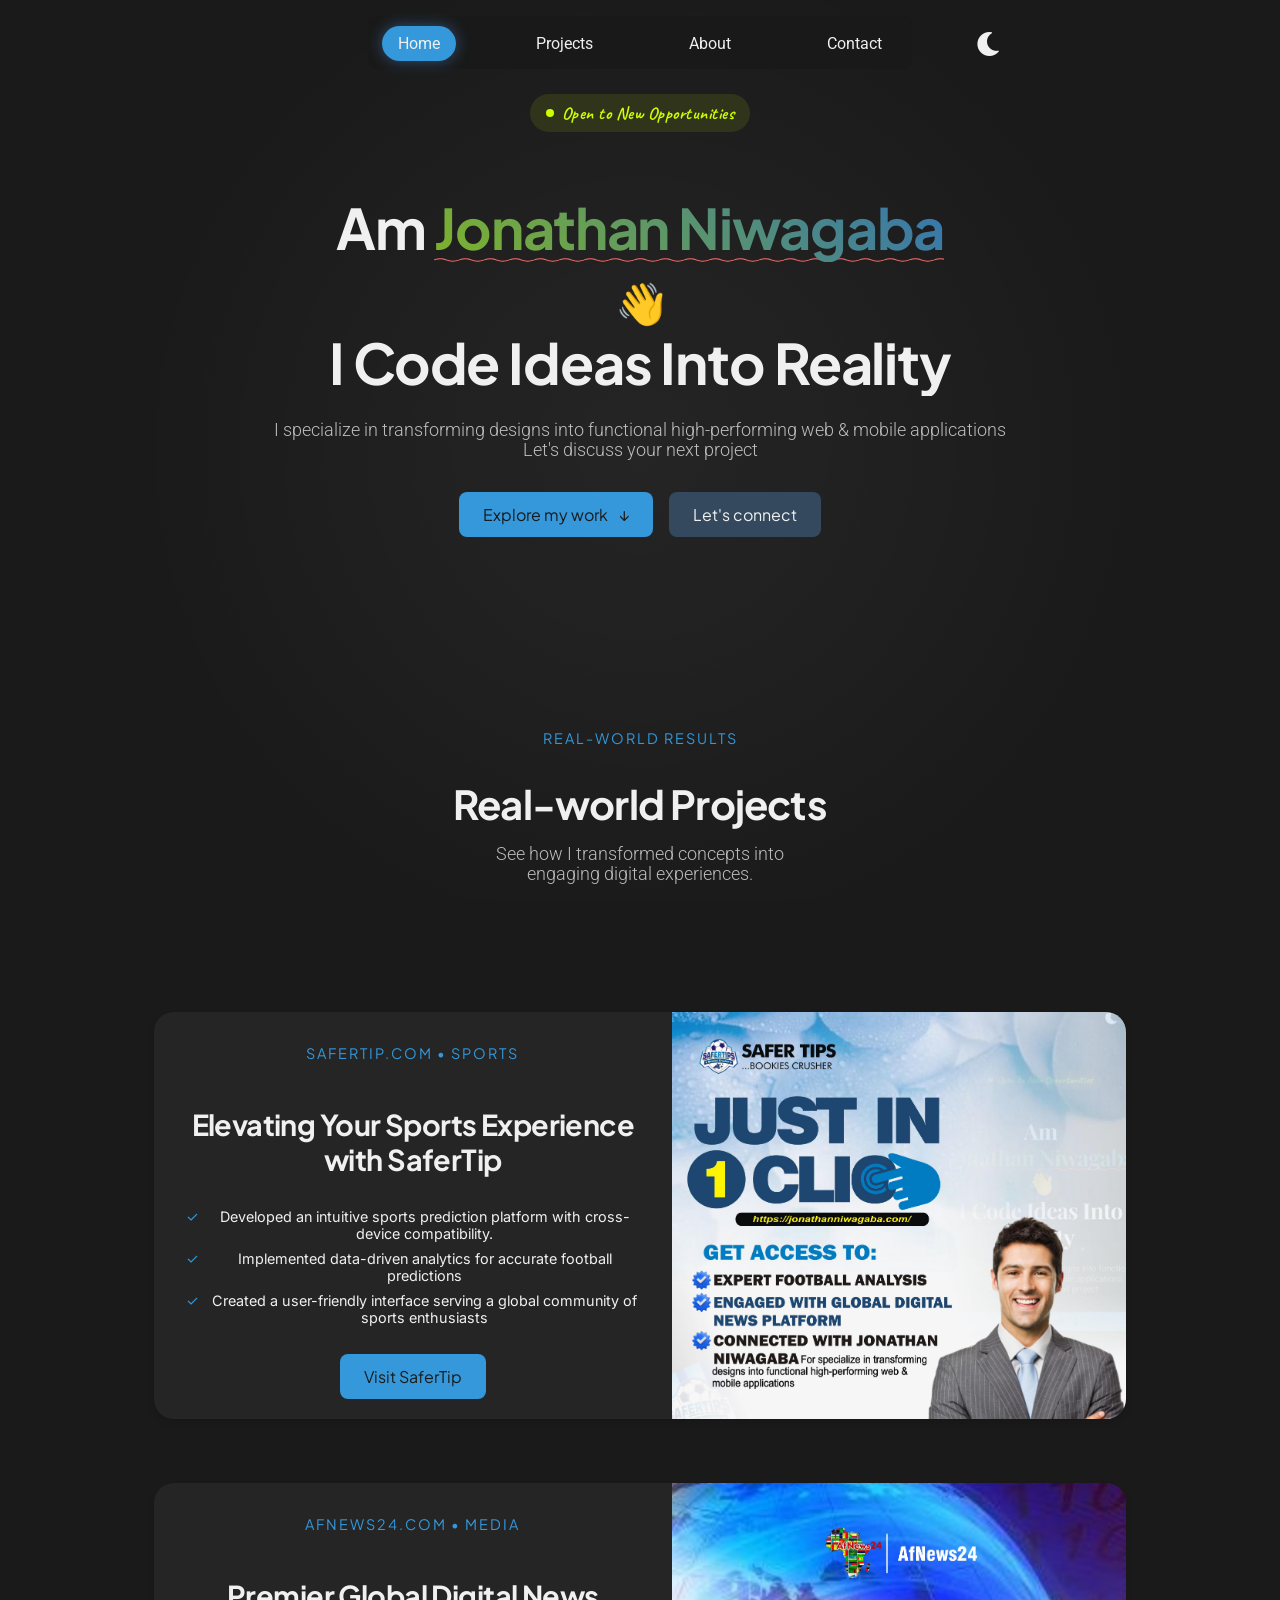
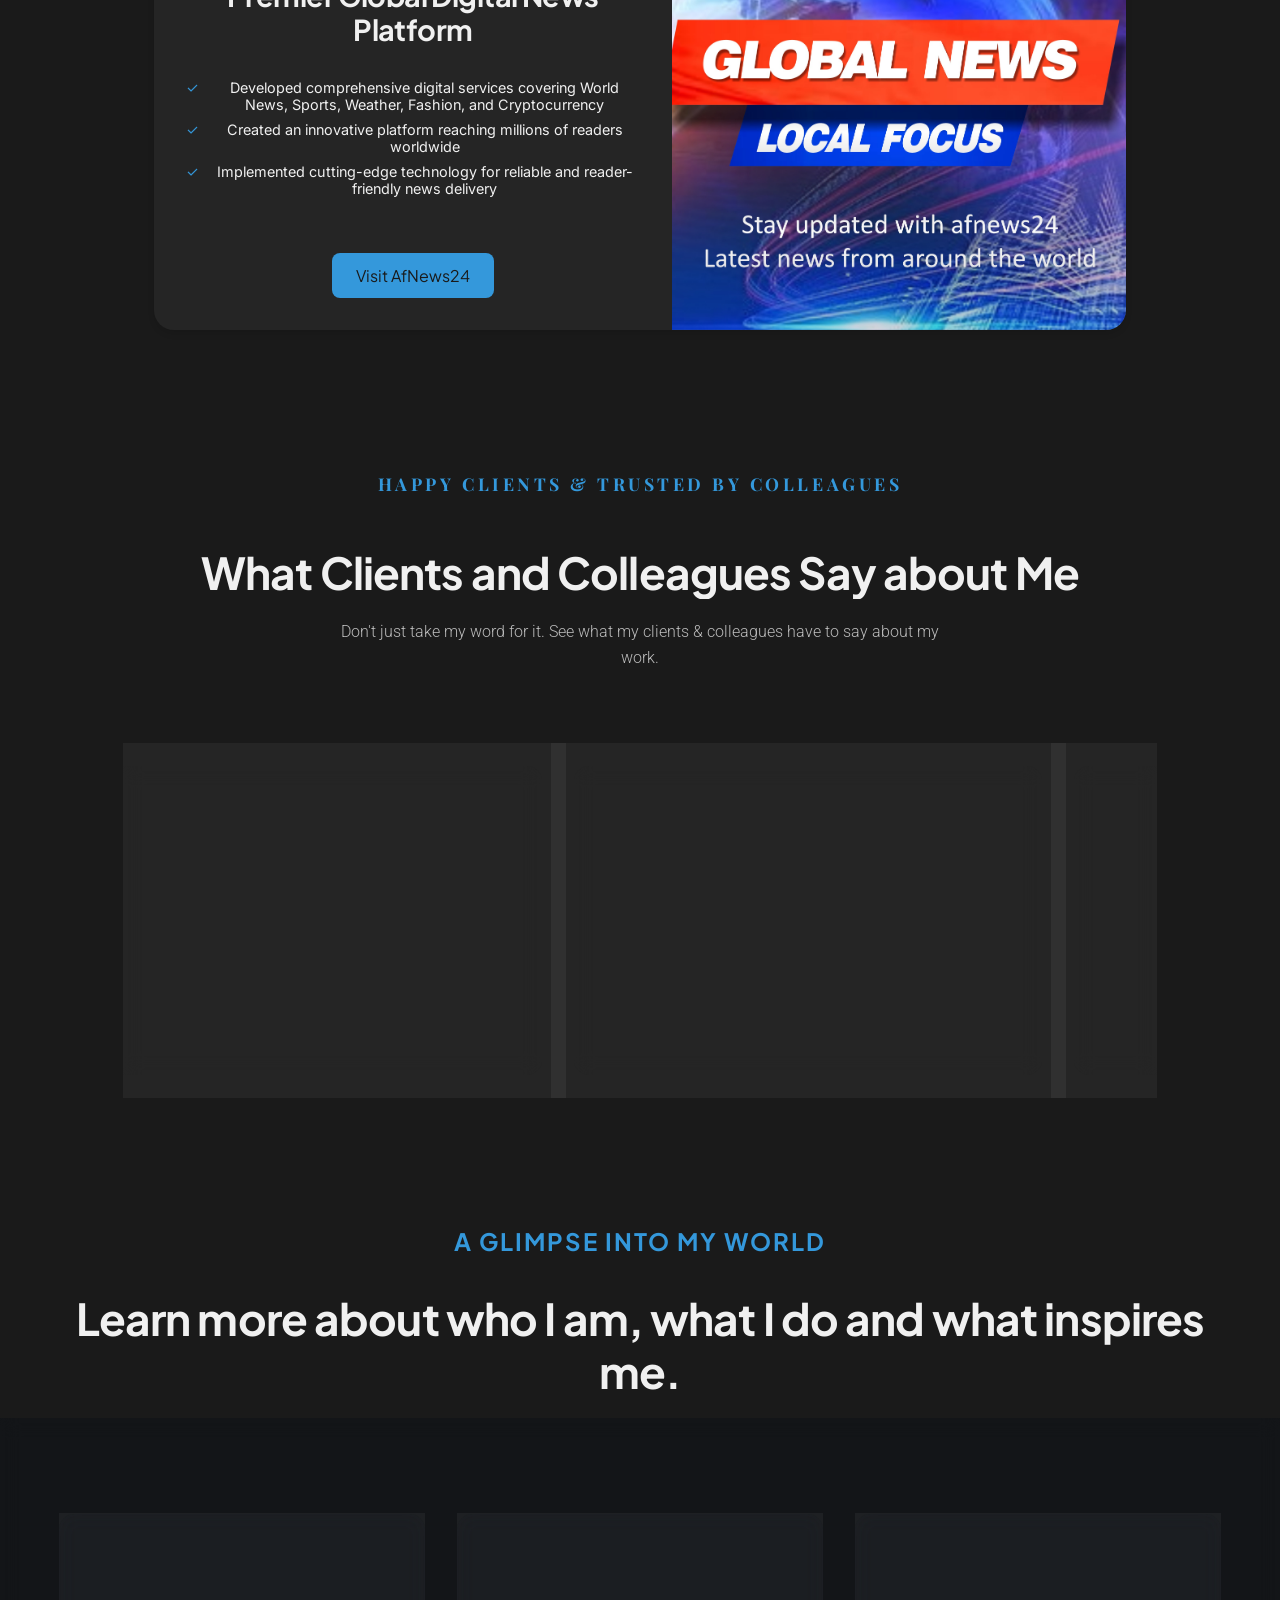
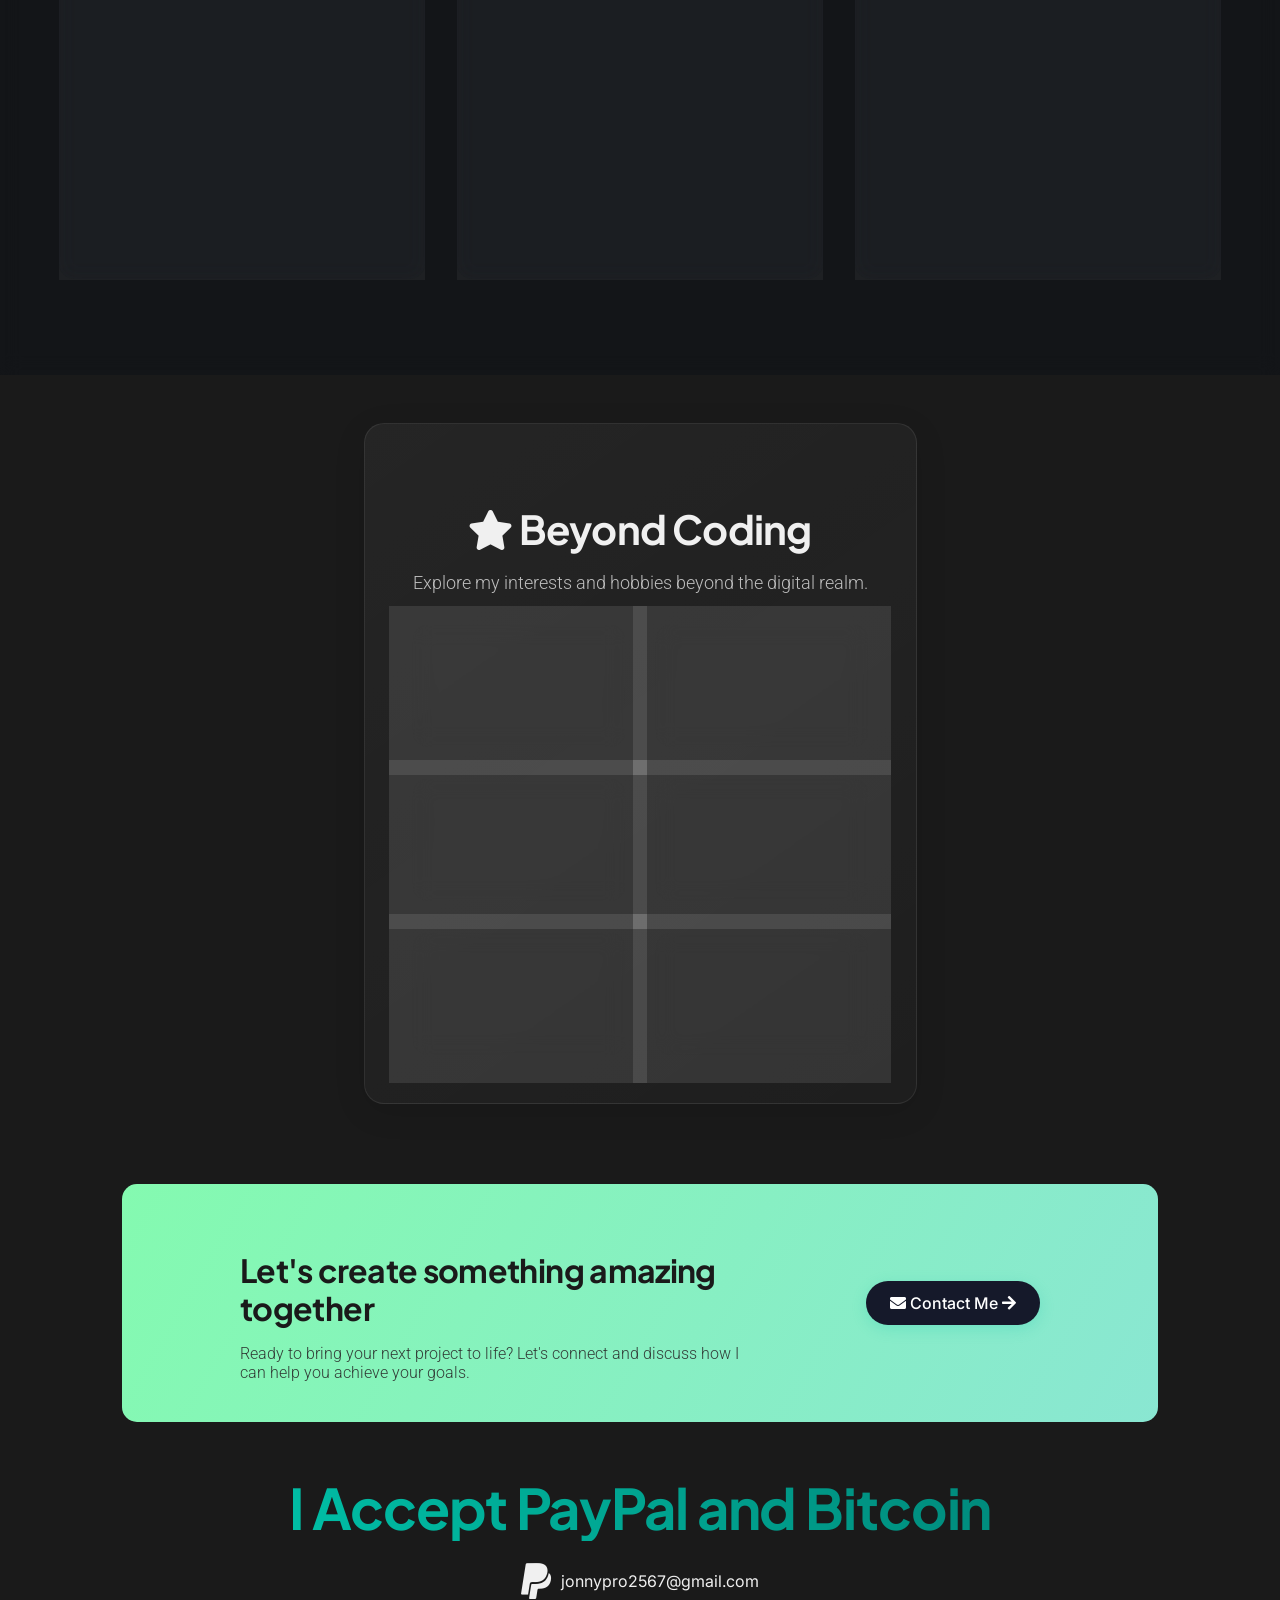
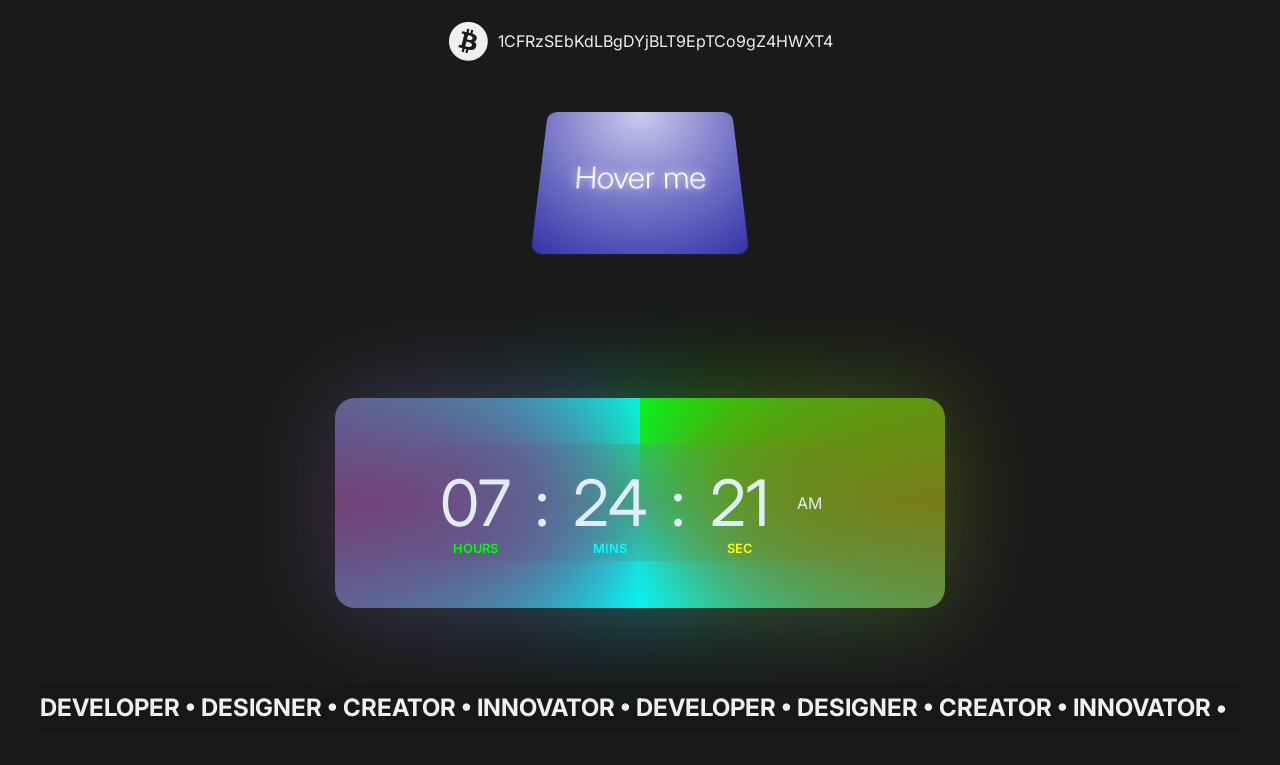
==== commit e720d1f8: "Add Google Fonts and update font styles in index.html and styles.css" ====
--- a/index.html
+++ b/index.html
@@ -4,6 +4,9 @@
     <meta charset="UTF-8">
     <meta name="viewport" content="width=device-width, initial-scale=1.0">
     <title>My Portfolio - Niwagaba Jonathan</title>
+    <link rel="preconnect" href="https://fonts.googleapis.com">
+    <link rel="preconnect" href="https://fonts.gstatic.com" crossorigin>
+    <link href="https://fonts.googleapis.com/css2?family=Inter:wght@400;500;600;700&family=Plus+Jakarta+Sans:wght@400;500;600;700&display=swap" rel="stylesheet">
     <link rel="stylesheet" href="styles.css">
     <script src="https://cdnjs.cloudflare.com/ajax/libs/gsap/3.11.4/gsap.min.js"></script>
     <script src="https://cdnjs.cloudflare.com/ajax/libs/three.js/r128/three.min.js"></script>
--- a/styles.css
+++ b/styles.css
@@ -13,6 +13,8 @@
     --star-color: #4169E1;
     --lemon-green: #CCFF00;
     --orange-glow: #FF8C00;
+    --font-primary: 'Plus Jakarta Sans', sans-serif;
+    --font-secondary: 'Inter', sans-serif;
 }
 
 /* Light theme variables */
@@ -32,7 +34,7 @@
 }
 
 body {
-    font-family: 'Roboto', sans-serif;
+    font-family: var(--font-secondary);
     background-color: var(--bg-color);
     color: var(--text-color);
     margin: 0;
@@ -185,7 +187,7 @@
 }
 
 h1, h2, h3, .testimonial-title {
-    font-family: 'Playfair Display', serif;
+    font-family: var(--font-primary);
     font-weight: 700;
     letter-spacing: -0.02em;
     line-height: 1.2;
@@ -221,7 +223,7 @@
 }
 
 .btn {
-    font-family: 'Roboto', sans-serif;
+    font-family: var(--font-primary);
     font-weight: 400;
     padding: 0.75rem 1.5rem;
     border-radius: 0.5rem;
@@ -481,6 +483,7 @@
 }
 
 .section-header {
+    font-family: var(--font-primary);
     font-size: 0.9rem;
     text-transform: uppercase;
     letter-spacing: 2px;
@@ -559,6 +562,7 @@
 }
 
 .project-header {
+    font-family: var(--font-primary);
     font-size: 0.9rem;
     text-transform: uppercase;
     letter-spacing: 2px;
@@ -1572,7 +1576,7 @@
 }
 
 .testimonial-title {
-    font-family: 'Playfair Display', serif;
+    font-family: var(--font-primary);
     font-weight: 700;
     font-size: 2.75rem; /* 60px */
     letter-spacing: -0.02em;
@@ -2070,6 +2074,7 @@
 }
 
 .nav-links {
+    font-family: var(--font-primary);
     display: flex;
     gap: 2rem;
 }
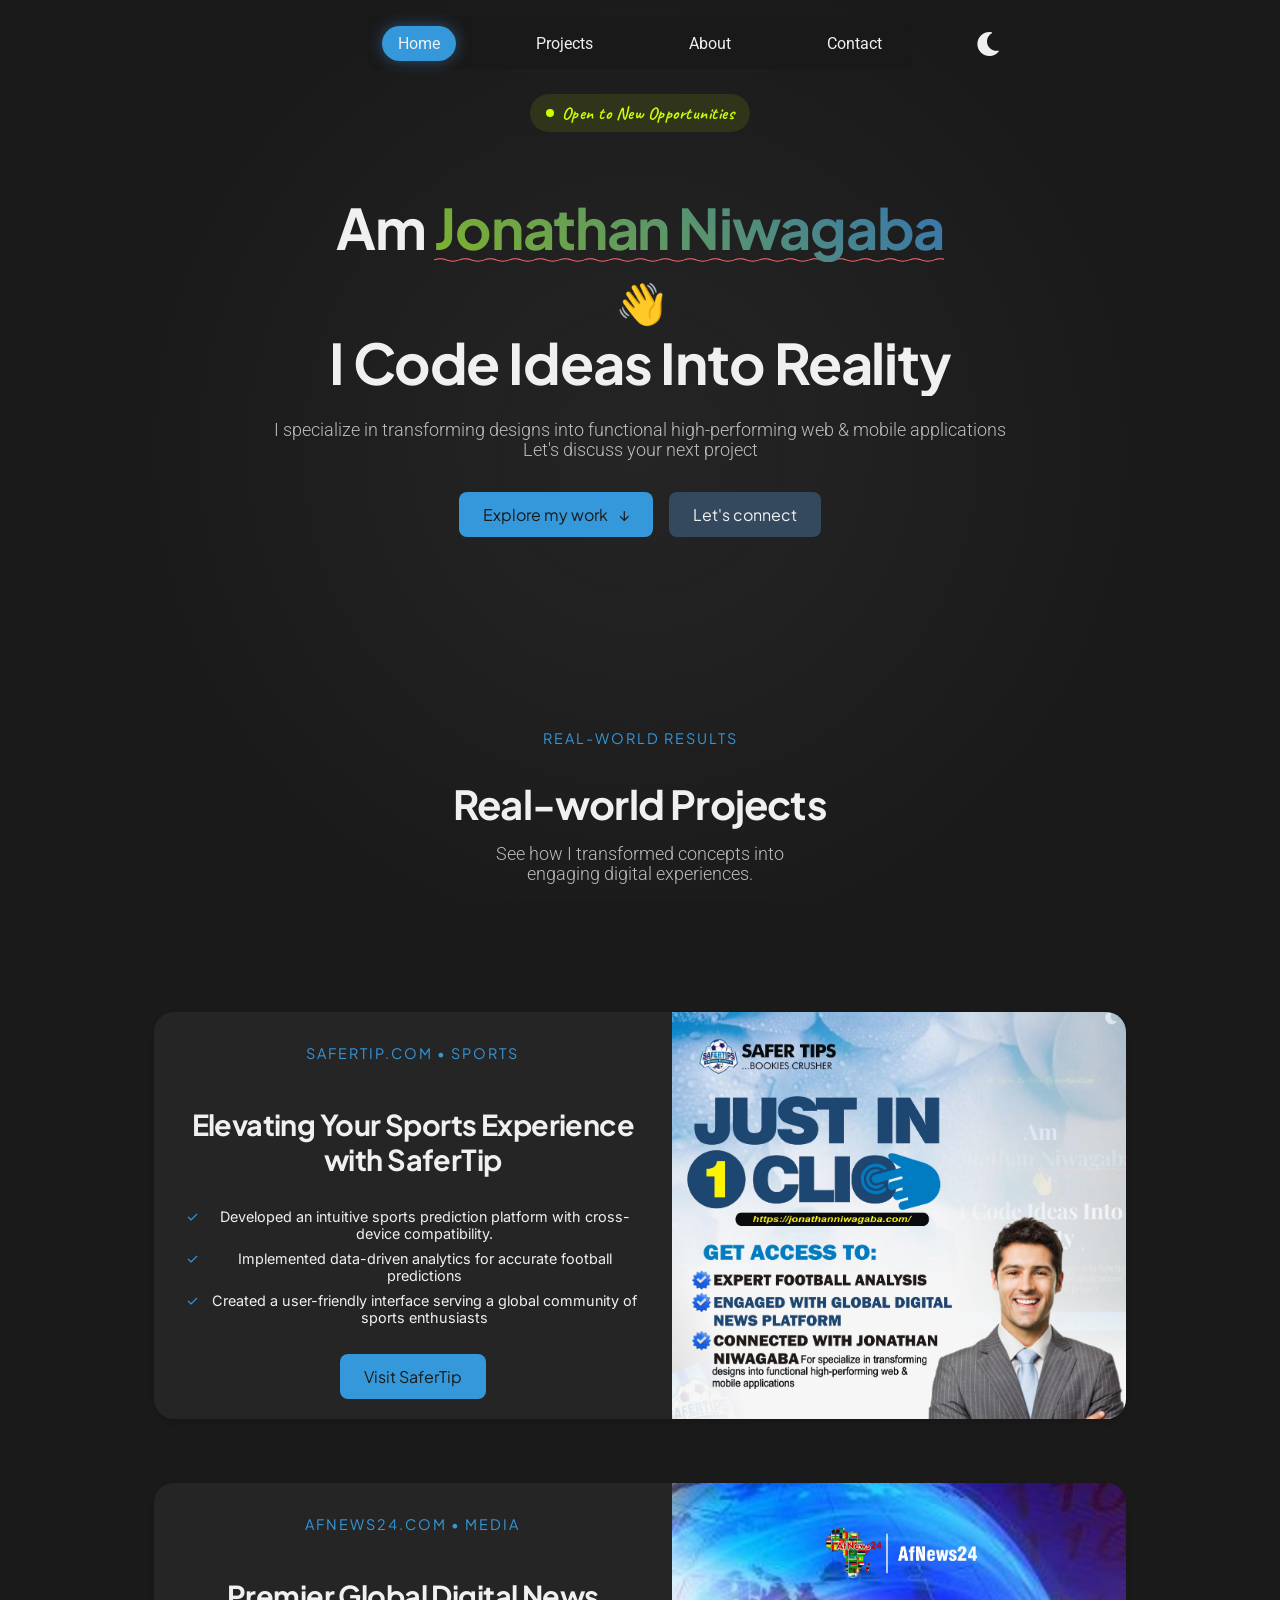
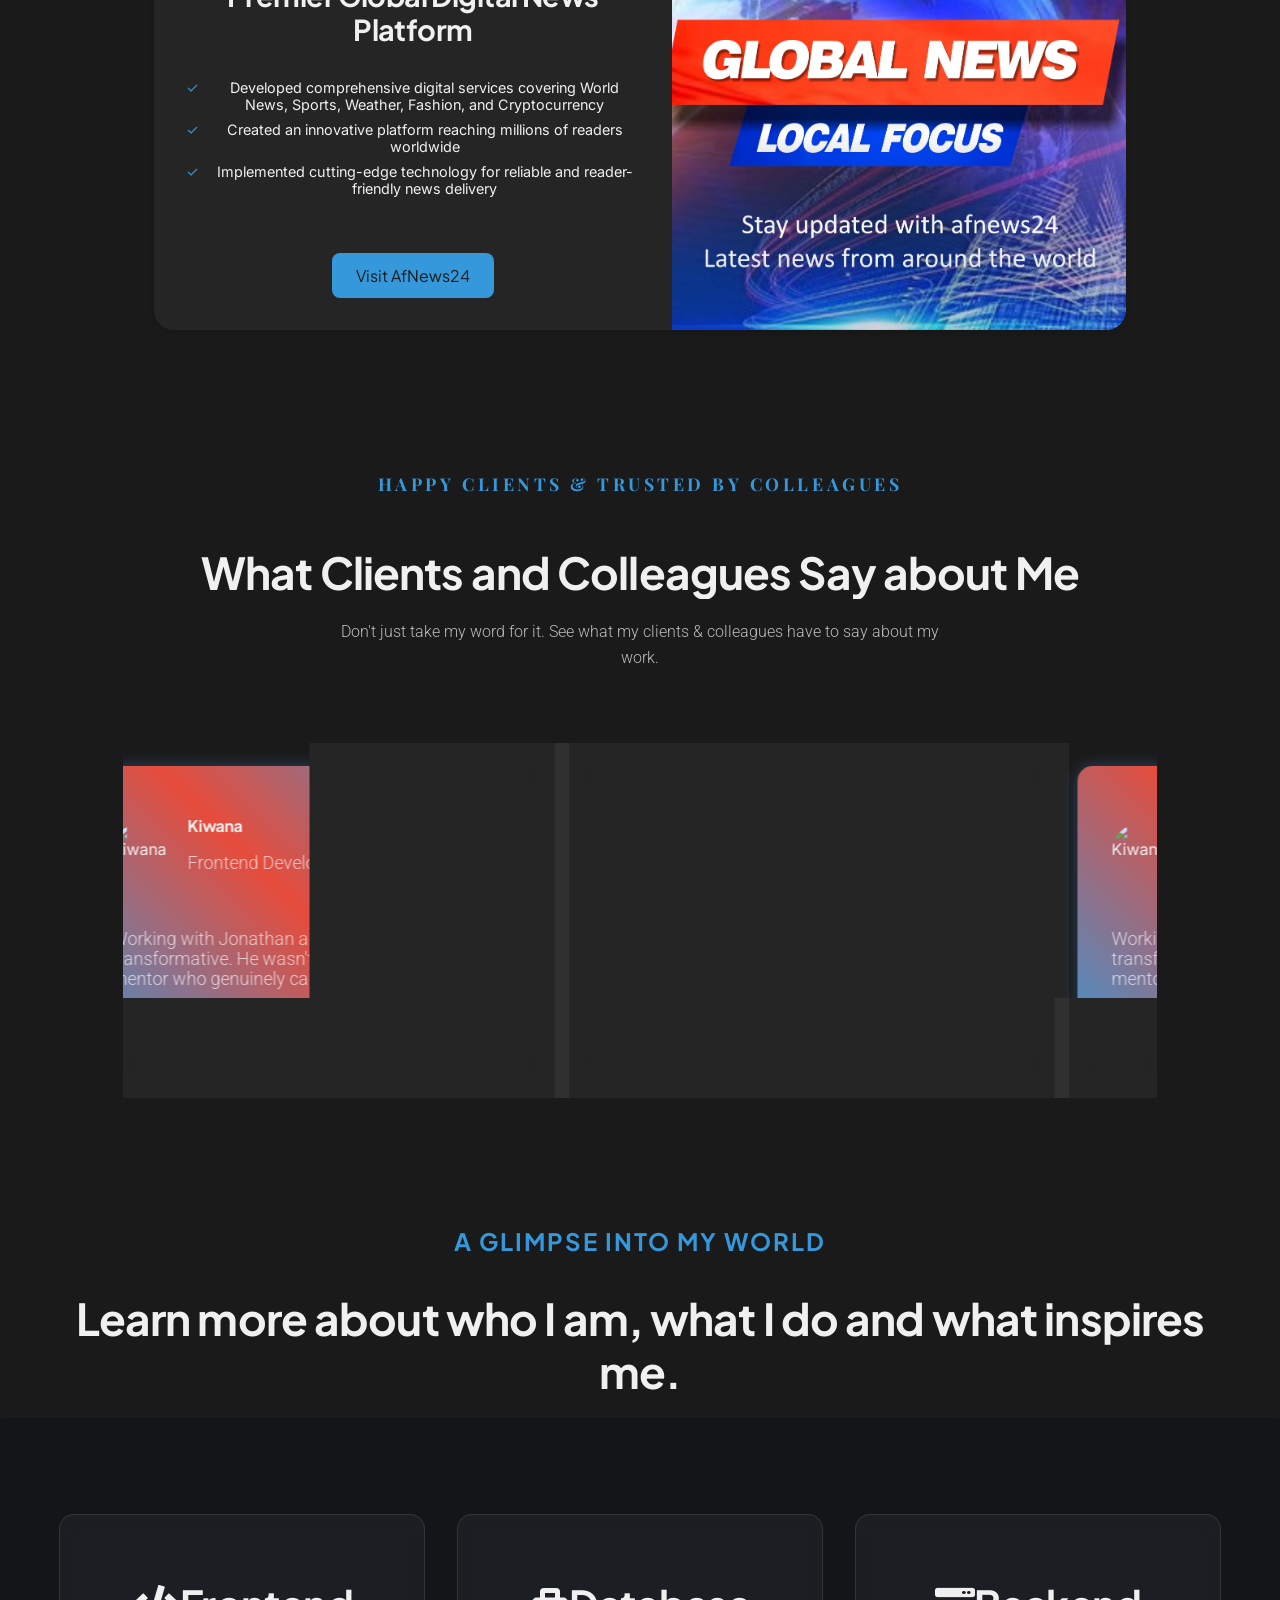
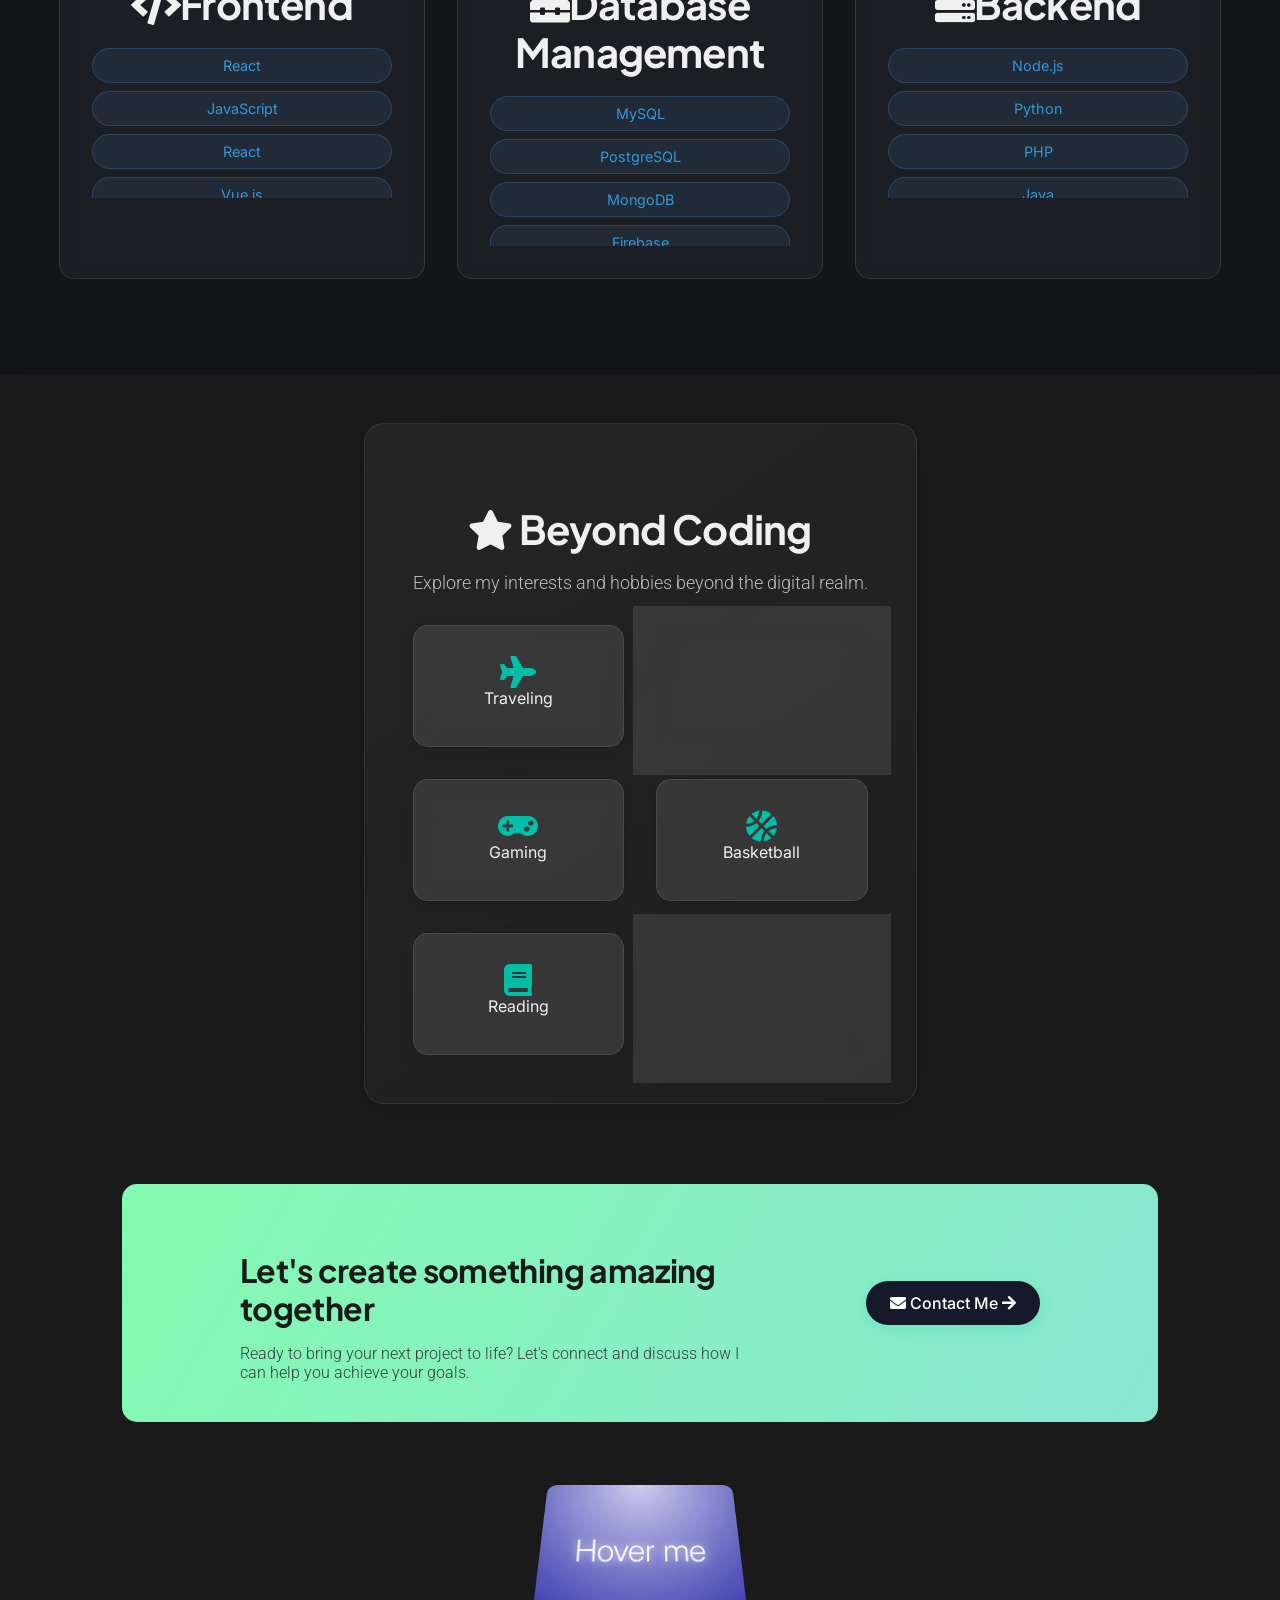
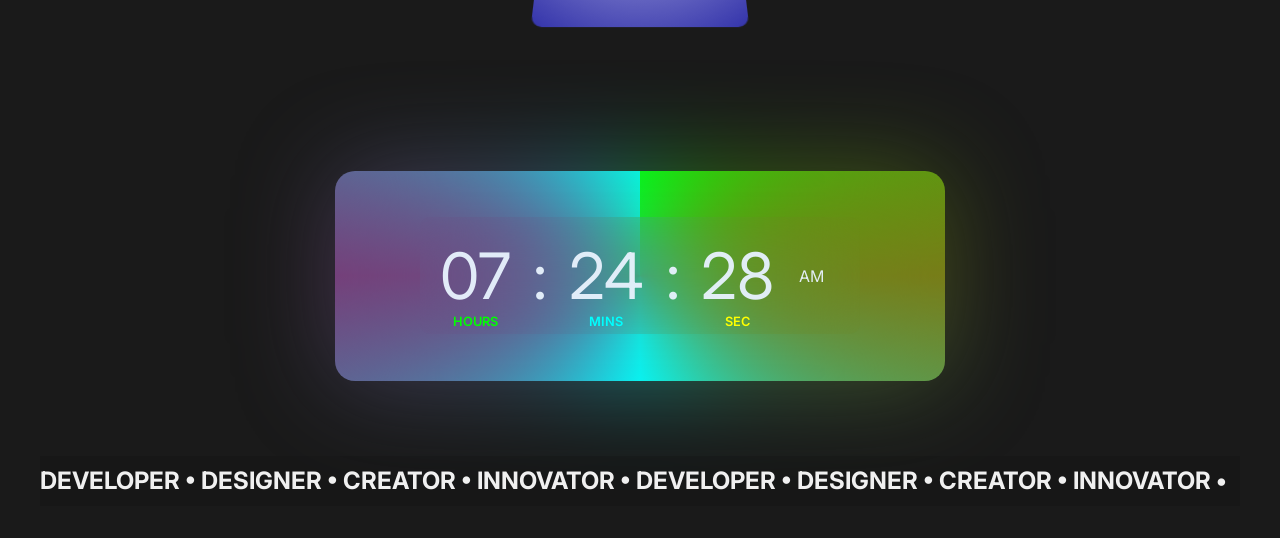
==== commit 1db4ed01: "Comment out payment methods section in index.html" ====
--- a/index.html
+++ b/index.html
@@ -264,7 +264,7 @@
             </div>
 
             <!-- payment methods paypal and btc -->
-              <h1 style="text-align: center; margin-top: 20px; margin-bottom: 10px; background: linear-gradient(45deg, #00bfa6, #00897b); -webkit-background-clip: text; -webkit-text-fill-color: transparent;">I Accept PayPal and Bitcoin</h1>
+              <!-- <h1 style="text-align: center; margin-top: 20px; margin-bottom: 10px; background: linear-gradient(45deg, #00bfa6, #00897b); -webkit-background-clip: text; -webkit-text-fill-color: transparent;">I Accept PayPal and Bitcoin</h1>
             <div class="payment-methods" style="margin-top: 10px; font-size: 40px; margin-bottom: 20px; display: flex; justify-content: center; align-items: center; gap: 20px; flex-direction: column;">
                 <div class="paypal" style="display: flex; align-items: center; gap: 10px;">
                     <i class="fab fa-paypal"></i>
@@ -274,7 +274,7 @@
                     <i class="fab fa-bitcoin"></i>
                     <span style="font-size: 16px;">1CFRzSEbKdLBgDYjBLT9EpTCo9gZ4HWXT4</span>
                 </div>
-            </div>
+            </div> -->
 
             <div class="all">
                 <div class="lefter">
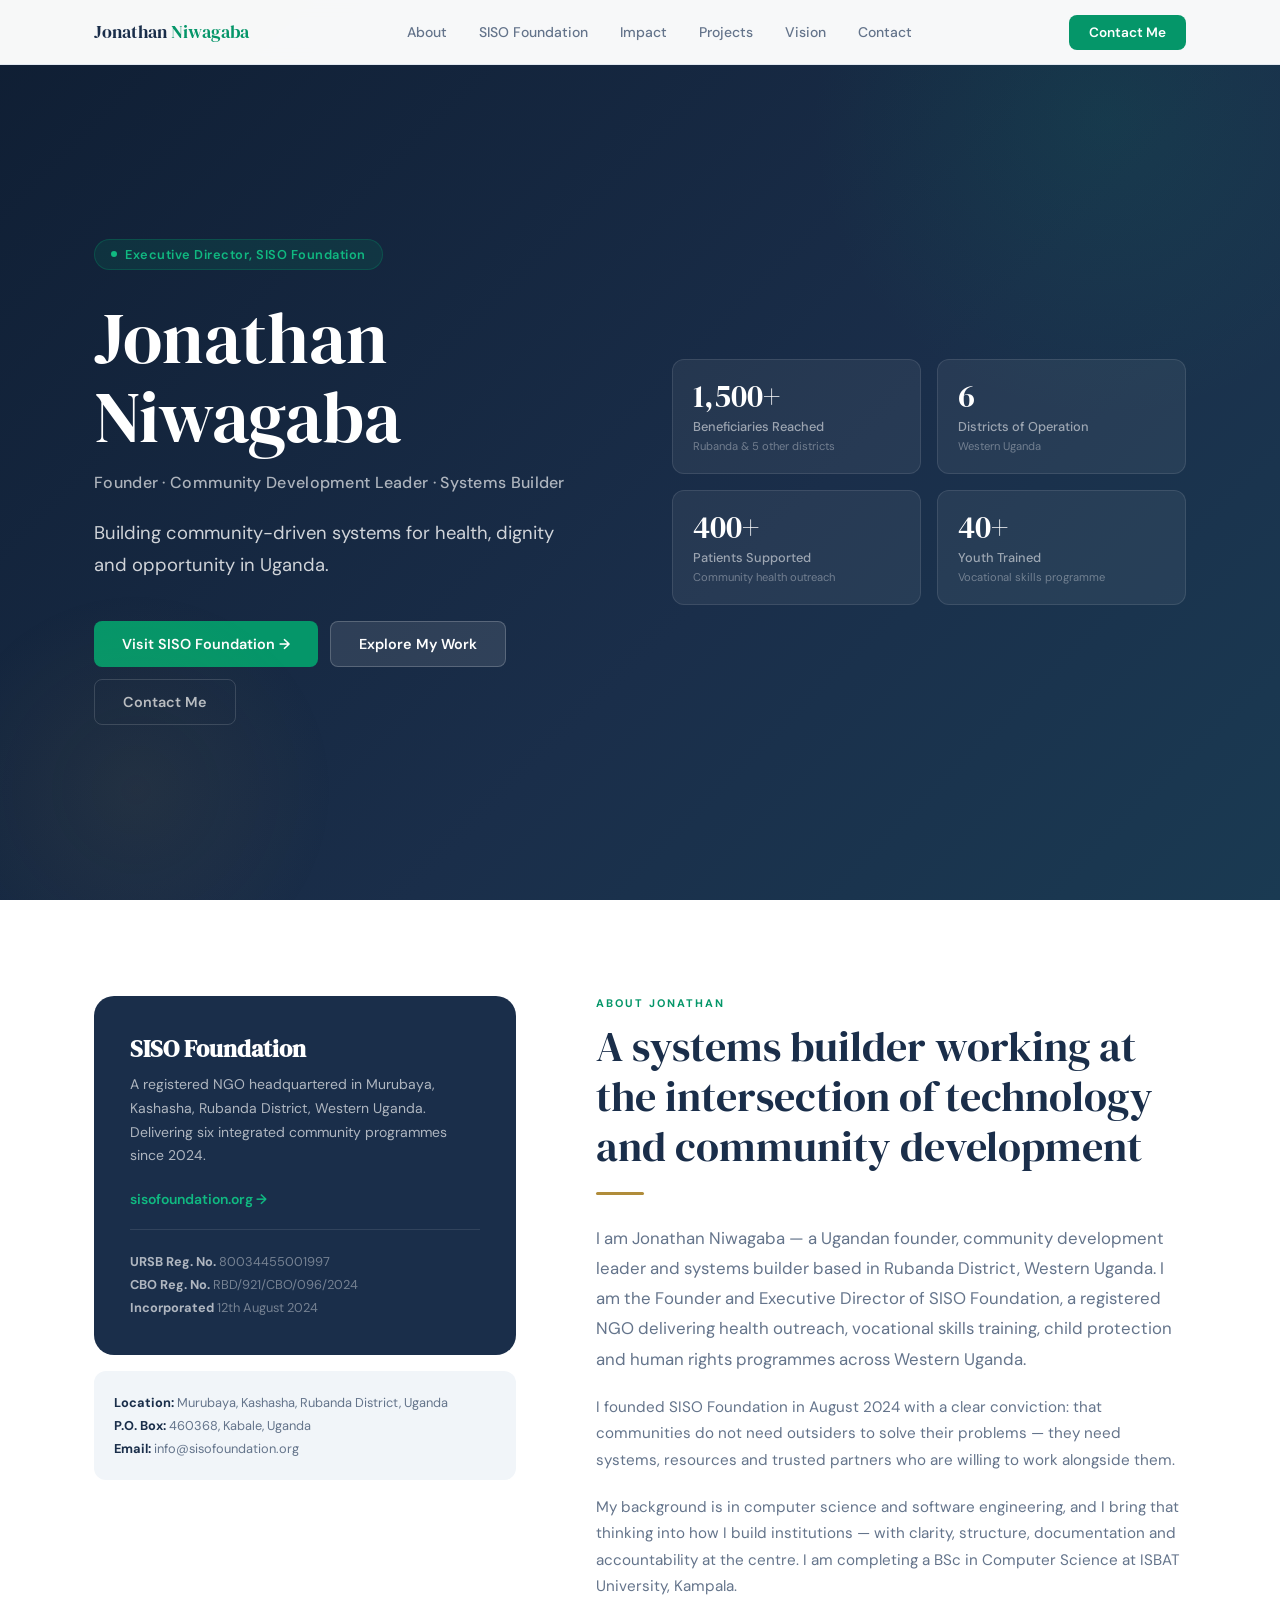
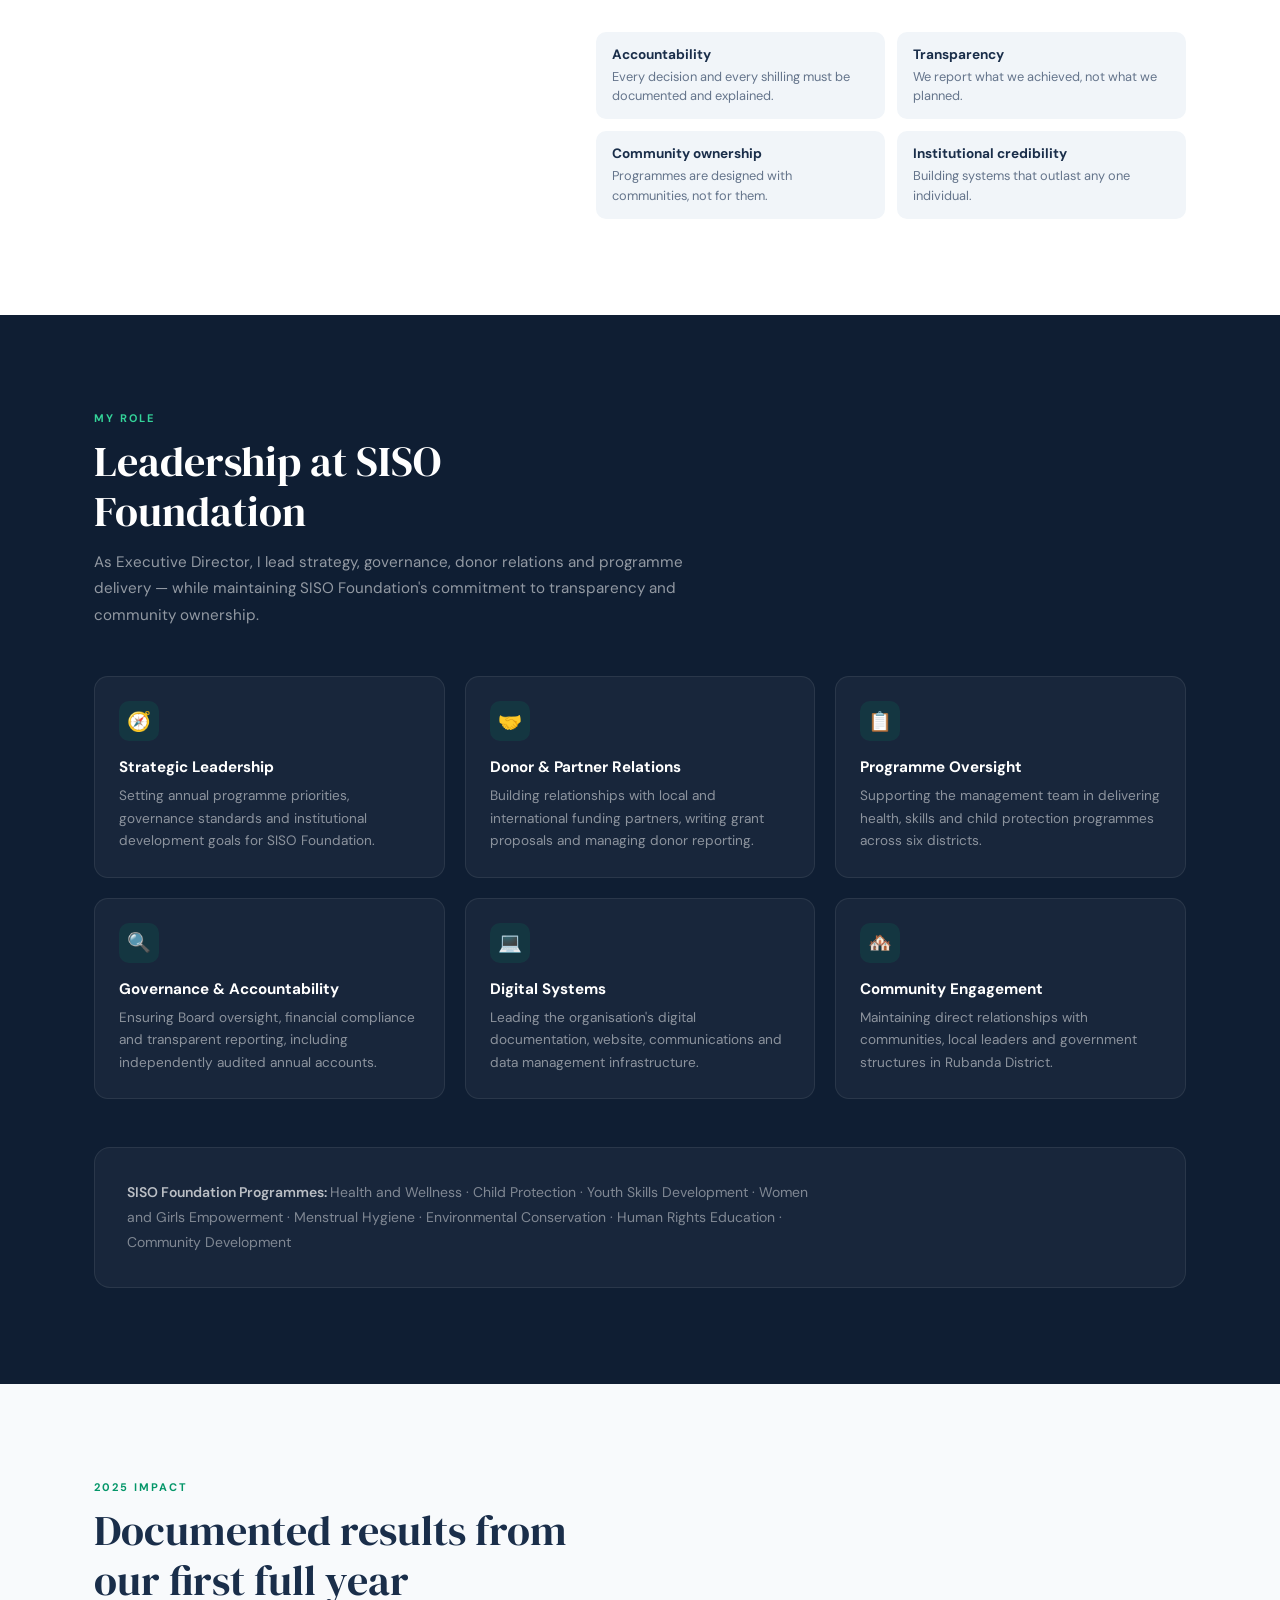
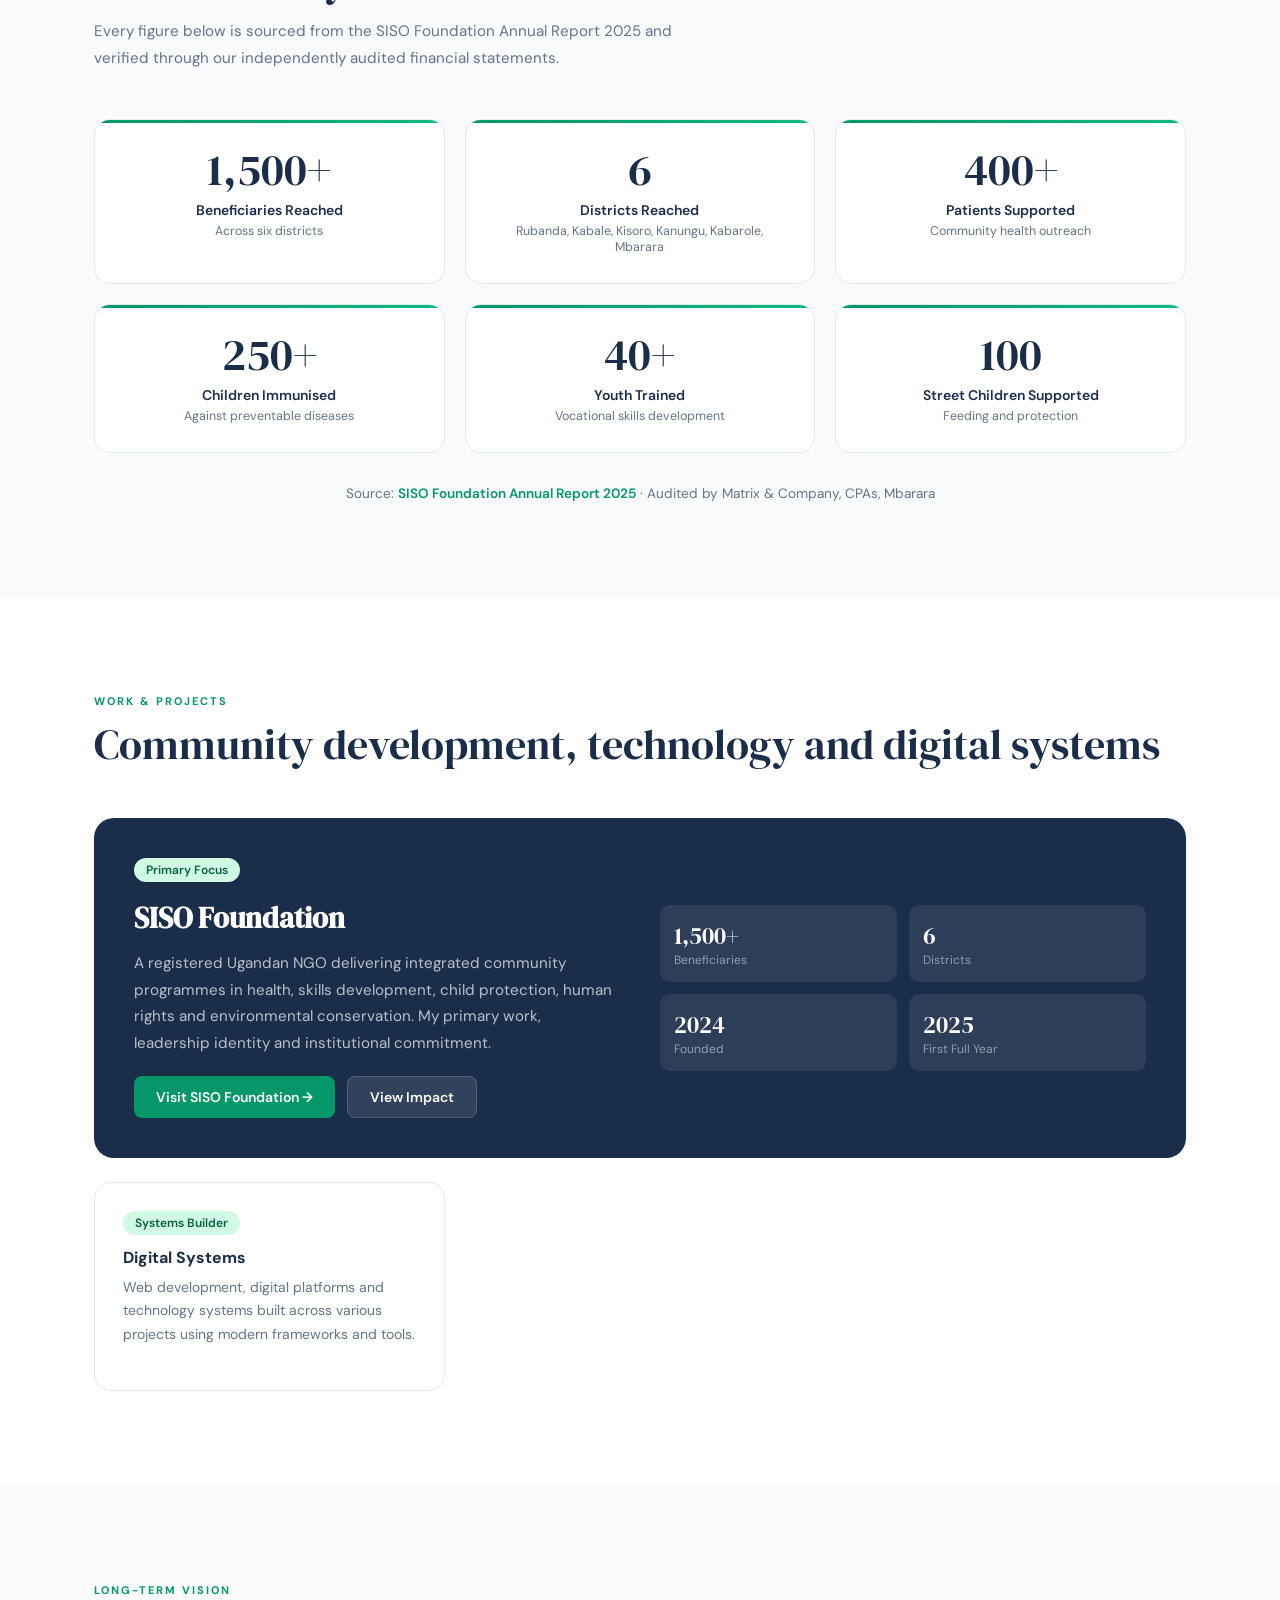
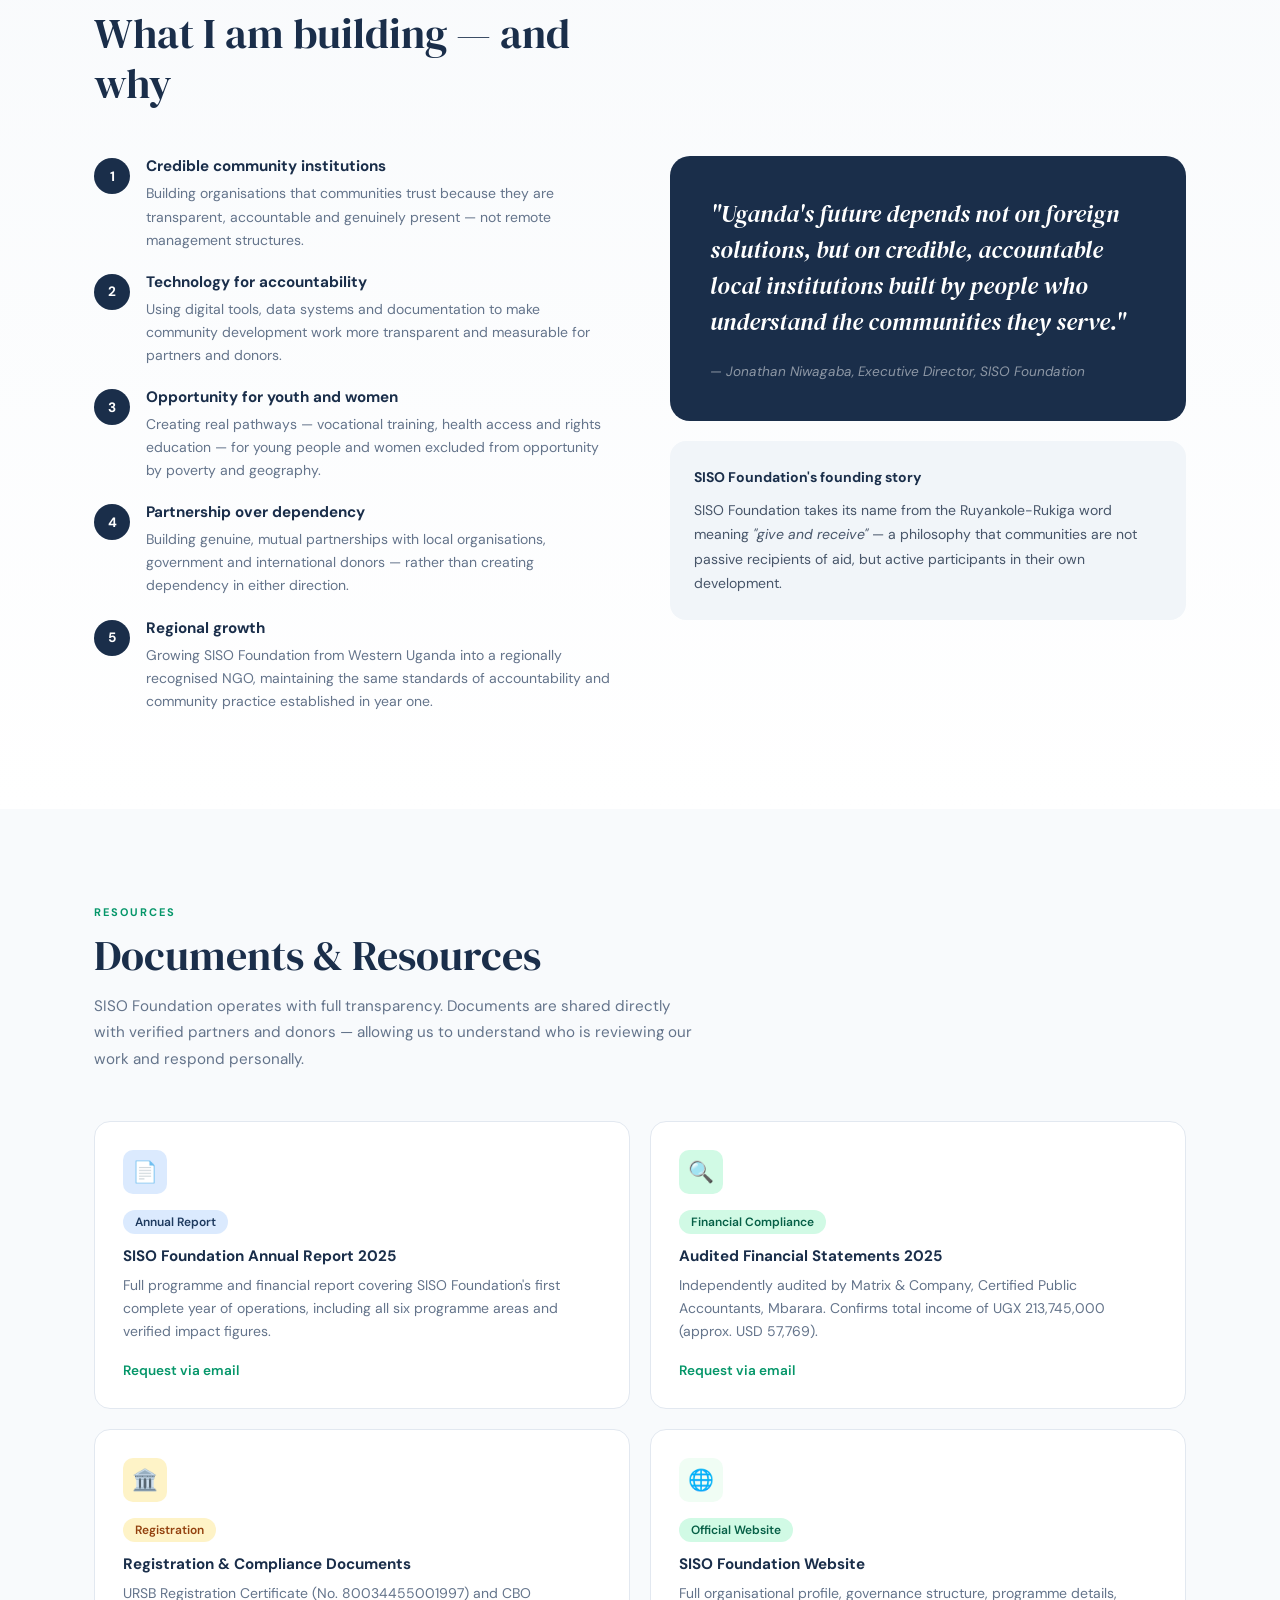
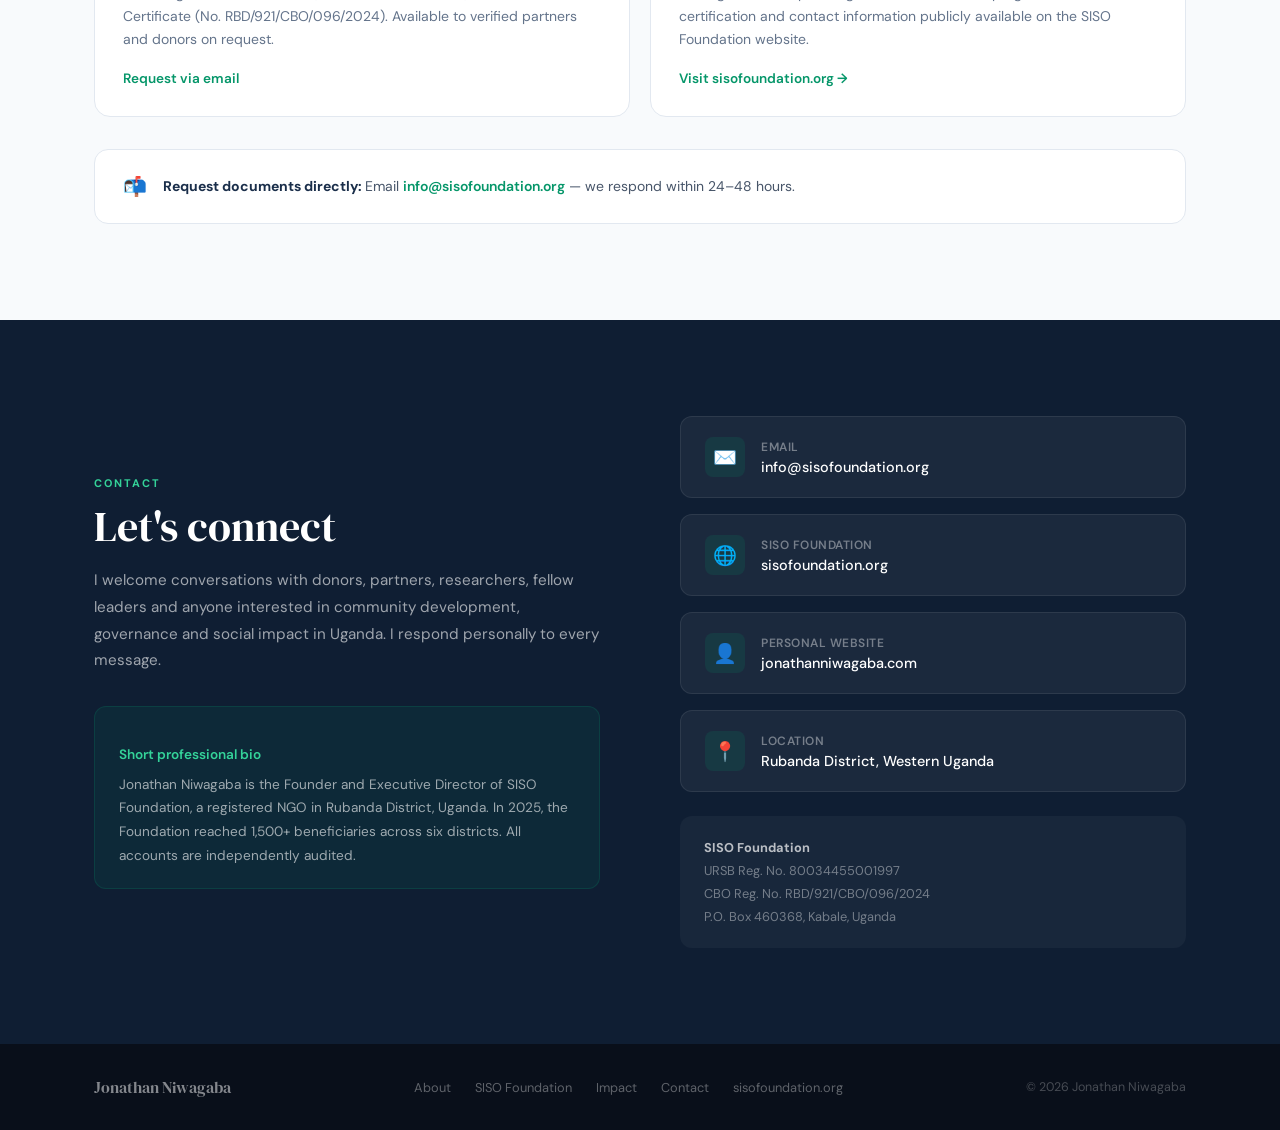
==== commit 0ce5eff0: "Launch new personal leadership website" ====
--- a/index.html
+++ b/index.html
@@ -1,333 +1,22 @@
 <!DOCTYPE html>
 <html lang="en">
-<head>
-    <meta charset="UTF-8">
-    <meta name="viewport" content="width=device-width, initial-scale=1.0">
-    <title>My Portfolio - Niwagaba Jonathan</title>
-    <link rel="preconnect" href="https://fonts.googleapis.com">
-    <link rel="preconnect" href="https://fonts.gstatic.com" crossorigin>
-    <link href="https://fonts.googleapis.com/css2?family=Inter:wght@400;500;600;700&family=Plus+Jakarta+Sans:wght@400;500;600;700&display=swap" rel="stylesheet">
-    <link rel="stylesheet" href="styles.css">
-    <script src="https://cdnjs.cloudflare.com/ajax/libs/gsap/3.11.4/gsap.min.js"></script>
-    <script src="https://cdnjs.cloudflare.com/ajax/libs/three.js/r128/three.min.js"></script>
-    <script src="script.js" defer></script>
-    <script src="globe.js" defer></script>
-    <script src="https://cdnjs.cloudflare.com/ajax/libs/gsap/3.11.4/ScrollTrigger.min.js"></script>
-    <link rel="stylesheet" href="https://cdnjs.cloudflare.com/ajax/libs/font-awesome/5.15.3/css/all.min.css">
-    <script src="theme.js" defer></script>
-</head>
-<body class="dark-mode">
-    <div id="stars-container"></div>
-
-    <div class="content-wrapper">
-        <header>
-            <nav>
-                <div class="hamburger-menu">
-                    <div class="bar"></div>
-                    <div class="bar"></div>
-                    <div class="bar"></div>
-                </div>
-                <ul class="nav-links">
-                    <li><a href="#hero" class="active">Home</a></li>
-                    <li><a href="#projects">Projects</a></li>
-                    <li><a href="about.html">About</a></li>
-                    <li><a href="./contact.html">Contact</a></li>
-                </ul>
-                <div class="theme-toggle-container">
-                    <button id="theme-toggle" class="theme-toggle">
-                        <i class="fas fa-moon"></i>
-                    </button>
-                </div>
-            </nav>
-        </header>
-
-        <main>
-            <section id="hero">
-                <div class="availability">
-                    <span class="status-dot"></span>
-                    Open to New Opportunities
-                </div>
-                <h1 style="font-size: clamp(2.5rem, 5vw, 3.5rem);" class="hero-title">
-                    <span class="text-line">Am <span class="gradient-text">Jonathan Niwagaba</span></span>
-                    <span class="wave-emoji">👋</span>
-                    <br>
-                    <span class="text-line">I Code Ideas Into Reality</span>
-                </h1>
-                <p>I specialize in transforming designs into functional high-performing web & mobile applications <br> Let's discuss your next project</p>
-                <div class="cta-buttons">
-                    <a href="#projects" class="btn btn-primary" id="explore-btn">Explore my work <span class="arrow-down">↓</span></a>
-                    <a href="./contact.html" class="btn btn-secondary">Let's connect</a>
-                </div>
-            </section>
-
-            <section id="real-world-results">
-                <div class="section-header">REAL-WORLD RESULTS</div>
-                <h2>Real-world Projects</h2>
-                <p>See how I transformed concepts into <br> engaging digital experiences.</p>
-            </section>
-
-            <section id="projects">
-                <div class="project-card">
-                    <div class="project-info">
-                        <div class="project-header">SAFERTIP.COM • SPORTS</div>
-                        <h3>Elevating Your Sports Experience with SaferTip</h3>
-                        <ul class="project-features">
-                            <li>Developed an intuitive sports prediction platform with cross-device compatibility.</li>
-                            <li>Implemented data-driven analytics for accurate football predictions</li>
-                            <li>Created a user-friendly interface serving a global community of sports enthusiasts</li>
-                        </ul>
-                        <div class="project-link">
-                            <a href="https://www.safertip.com/" class="btn btn-primary" target="_blank" rel="noopener noreferrer">Visit SaferTip</a>
-                        </div>
-                    </div>
-                    <div class="project-image">
-                        <div class="image-container" style="max-width: 100%; height: 200%;">
-                            <img src="./safertips.jpeg" alt="SaferTip Sports Prediction Platform" loading="lazy" style="max-width: 100%; height: 50%; position: relative; z-index: 2;">
-                        </div>
-                    </div>
-                </div>
-
-                <div class="project-card">
-                    <div class="project-info">
-                        <div class="project-header">AFNEWS24.COM • MEDIA</div>
-                        <h3>Premier Global Digital News Platform</h3>
-                        <ul class="project-features">
-                            <li>Developed comprehensive digital services covering World News, Sports, Weather, Fashion, and Cryptocurrency</li>
-                            <li>Created an innovative platform reaching millions of readers worldwide</li>
-                            <li>Implemented cutting-edge technology for reliable and reader-friendly news delivery</li>
-                        </ul>
-                        <div class="project-link" style="margin-top: 1rem;">
-                            <a href="https://www.afnews24.com/" class="btn btn-primary" target="_blank" rel="noopener noreferrer" style="display: inline-block; ">Visit AfNews24</a>
-                        </div>
-                    </div>
-                    <div class="project-image">
-                        <div class="image-container" style="max-width: 100%; height: 100%;">
-                            <img src="./afnews24.JPG" alt="AfNews24 Mobile View" loading="lazy" style="max-width: 100%; height: 100%;">
-                        </div>
-                    </div>
-                </div>
-            </section>
-
-            <section class="testimonials">
-                <h2 class="testimonial-header">HAPPY CLIENTS & TRUSTED BY COLLEAGUES</h2>
-                <h1 class="testimonial-title">What Clients and Colleagues Say about Me</h1>
-                <p class="testimonial-subtitle">Don't just take my word for it. See what my clients & colleagues have to say about my work.</p>
-                
-                <div class="testimonial-container">
-                    <div class="testimonial-track" id="testimonialTrack">
-                        <!-- Cards are inserted by JavaScript -->
-                    </div>
-                </div>
-            </section>
-
-           
-            
-            <section id="about-me">
-                <h3 class="section-header" style="font-size: 1.5rem;">A GLIMPSE INTO MY WORLD</h3>
-                <h1 class="testimonial-title">
-                    Learn more about who I am, what I do and what inspires me.
-                </h1>
-     
-            </section>
-
-            <div class="skills-container">
-                <div class="skills-track">
-
-                    <div class="skill-card">
-                        <h2><i class="fas fa-code"></i>Frontend</h2>
-                        <div class="skill-tools-container">
-                            <div class="skill-tools rotating-track">
-                                <span>React</span>
-                                <span>JavaScript</span>
-                                <span>React</span>
-                                <span>Vue.js</span>
-                                <span>Angular</span>
-                                <span>TypeScript</span>
-                                <span>GSAP</span>
-                            </div>
-                        </div>
-                    </div>
-
-                    <div class="skill-card">
-                        <h2><i class="fas fa-toolbox"></i>Database Management</h2>
-                        <div class="skill-tools-container">
-                            <div class="skill-tools rotating-track">
-                                <span>MySQL</span>
-                                <span>PostgreSQL</span>
-                                <span>MongoDB</span>
-                                <span>Firebase</span>
-                                <span>MySQL</span>
-                                <span>PostgreSQL</span>
-                                <span>Redis Cache</span>
-                                <span>MongoDB</span>
-                                <span>Firebase</span>
-                            </div>
-                        </div>
-                    </div>
-                 
-                    <div class="skill-card">
-                        <h2><i class="fas fa-server"></i>Backend</h2>
-                        <div class="skill-tools-container">
-                            <div class="skill-tools rotating-track">
-                                <span>Node.js</span>
-                                <span>Python</span>
-                                <span>PHP</span>
-                                <span>Java</span>
-                                <span>Go</span>
-                                <span>Node.js</span>
-                                <span>Python</span>
-                                <span>PHP</span>
-                                <span>Java</span>
-                                <span>Go</span>
-                            </div>
-                        </div>
-                    </div>
-                </div>
-            </div>
-
-            <div class="interests-section">
-                <h2><i class="fas fa-star"></i> Beyond Coding</h2>
-                <p>Explore my interests and hobbies beyond the digital realm.</p>
-                <div class="interests-container">
-                    <div class="interest-item" data-aos="fade-up" data-aos-delay="100">
-                        <div class="interest-icon" style="display: flex; justify-content: center; align-items: center;">
-                            <i class="fas fa-plane" style="font-size: 2rem; color: #00bfa6; margin-top: 30px;"></i>
-                        </div>
-                        <div class="interest-label">
-                            <span>Traveling</span>
-                            <div class="interest-bg" style="background: linear-gradient(45deg, #00bfa6, #00897b)"></div>
-                        </div>
-                    </div>
-                    <div class="interest-item" data-aos="fade-up" data-aos-delay="200">
-                        <div class="interest-icon" style="display: flex; justify-content: center; align-items: center;">
-                            <i class="fas fa-running" style="font-size: 2rem; color: #00bfa6; margin-top: 30px;"></i>
-                        </div>
-                        <div class="interest-label">
-                            <span>Running</span>
-                            <div class="interest-bg" style="background: linear-gradient(45deg, #00bfa6, #00897b)"></div>
-                        </div>
-                    </div>
-                    <div class="interest-item" data-aos="fade-up" data-aos-delay="300">
-                        <div class="interest-icon" style="display: flex; justify-content: center; align-items: center;">
-                            <i class="fas fa-gamepad" style="font-size: 2rem; color: #00bfa6; margin-top: 30px;"></i>
-                        </div>
-                        <div class="interest-label">
-                            <span>Gaming</span>
-                            <div class="interest-bg" style="background: linear-gradient(45deg, #00bfa6, #00897b)"></div>
-                        </div>
-                    </div>
-                    <div class="interest-item" data-aos="fade-up" data-aos-delay="400">
-                        <div class="interest-icon" style="display: flex; justify-content: center; align-items: center;">
-                            <i class="fas fa-basketball-ball" style="font-size: 2rem; color: #00bfa6; margin-top: 30px;"></i>
-                        </div>
-                        <div class="interest-label">
-                            <span>Basketball</span>
-                            <div class="interest-bg" style="background: linear-gradient(45deg, #00bfa6, #00897b)"></div>
-                        </div>
-                    </div>
-                    <div class="interest-item" data-aos="fade-up" data-aos-delay="500">
-                        <div class="interest-icon" style="display: flex; justify-content: center; align-items: center;">
-                            <i class="fas fa-book" style="font-size: 2rem; color: #00bfa6; margin-top: 30px;"></i>
-                        </div>
-                        <div class="interest-label">
-                            <span>Reading</span>
-                            <div class="interest-bg" style="background: linear-gradient(45deg, #00bfa6, #00897b)"></div>
-                        </div>
-                    </div>
-                    <div class="interest-item" data-aos="fade-up" data-aos-delay="600">
-                        <div class="interest-icon" style="display: flex; justify-content: center; align-items: center;">
-                            <i class="fas fa-music" style="font-size: 2rem; color: #00bfa6; margin-top: 30px;"></i>
-                        </div>
-                        <div class="interest-label">
-                            <span>Music</span>
-                            <div class="interest-bg" style="background: linear-gradient(45deg, #00bfa6, #00897b)"></div>
-                        </div>
-                    </div>
-                </div>
-            </div>
-
-            <!-- Update the CTA section HTML -->
-            <div class="cta-section">
-                <div class="cta-content">
-                    <div class="cta-content-text">
-                        <h2>Let's create something amazing together</h2>
-                        <p>Ready to bring your next project to life? Let's connect and discuss how I can help you achieve your goals.</p>
-                    </div>
-                    <a href="./contact.html" class="cta-button">
-                        <span class="button-content">
-                            <i class="fas fa-envelope"></i>
-                            Contact Me
-                            <i class="fas fa-arrow-right"></i>
-                        </span>
-                    </a>
-                </div>
-            </div>
-
-            <!-- payment methods paypal and btc -->
-              <!-- <h1 style="text-align: center; margin-top: 20px; margin-bottom: 10px; background: linear-gradient(45deg, #00bfa6, #00897b); -webkit-background-clip: text; -webkit-text-fill-color: transparent;">I Accept PayPal and Bitcoin</h1>
-            <div class="payment-methods" style="margin-top: 10px; font-size: 40px; margin-bottom: 20px; display: flex; justify-content: center; align-items: center; gap: 20px; flex-direction: column;">
-                <div class="paypal" style="display: flex; align-items: center; gap: 10px;">
-                    <i class="fab fa-paypal"></i>
-                    <span style="font-size: 16px;">jonnypro2567@gmail.com</span>
-                </div>
-                <div class="btc" style="display: flex; align-items: center; gap: 10px;">
-                    <i class="fab fa-bitcoin"></i>
-                    <span style="font-size: 16px;">1CFRzSEbKdLBgDYjBLT9EpTCo9gZ4HWXT4</span>
-                </div>
-            </div> -->
-
-            <div class="all">
-                <div class="lefter">
-                  <div class="text">Hosting</div>
-                </div>
-                <div class="left">
-                  <div class="text">Web Design</div>
-                </div>
-                <div class="center">
-                  <div class="explainer"><span>Hover me</span></div>
-                  <div class="text">Frontend Development</div>
-                  </div>
-                <div class="right">
-                  <div class="text">Backend Development</div>
-                </div>
-                <div class="righter">
-                  <div class="text">SEO</div>
-                </div>
-                </div>
-
-                <div class="watch">
-                    <div class="box">
-                      <style></style>
-                      <div class="clock">
-                        <span id="hrs">00</span>
-                        <span>:</span>
-                        <span id="min">00</span>
-                        <span>:</span>
-                        <span id="sec">00</span>
-                      </div>
-                    </div>
-                  </div>
-
-            <div class="stripes-container">
-                <div class="diagonal-stripe stripe-1">
-                    <div class="scroll-text">
-                        DEVELOPER • DESIGNER • CREATOR • INNOVATOR • 
-                        DEVELOPER • DESIGNER • CREATOR • INNOVATOR • 
-                    </div>
-                </div>
-            </div>
-     
-
-        </main>
-    </div>
-
-    <div class="background-decoration">
-        <div class="circles"></div>
-    </div>
-    <div id="globe-container"></div>
-
-    <script src="stars.js" defer></script>
-
-</body>
+  <head>
+    <meta charset="UTF-8" />
+    <meta name="viewport" content="width=device-width, initial-scale=1.0" />
+    <meta name="description" content="Jonathan Niwagaba is a Ugandan systems builder and Executive Director of SISO Foundation, working in community development, health, youth empowerment and social impact." />
+    <meta property="og:title" content="Jonathan Niwagaba | Executive Director, SISO Foundation" />
+    <meta property="og:description" content="Ugandan systems builder and community development leader. Executive Director, SISO Foundation." />
+    <meta property="og:type" content="website" />
+    <meta property="og:url" content="https://jonathanniwagaba.com" />
+    <meta name="twitter:card" content="summary_large_image" />
+    <link rel="preconnect" href="https://fonts.googleapis.com" />
+    <link rel="preconnect" href="https://fonts.gstatic.com" crossorigin />
+    <link href="https://fonts.googleapis.com/css2?family=DM+Serif+Display:ital@0;1&family=DM+Sans:wght@300;400;500;600;700&display=swap" rel="stylesheet" />
+    <title>Jonathan Niwagaba | Executive Director, SISO Foundation</title>
+    <script type="module" crossorigin src="/assets/index-CIFyIAsi.js"></script>
+    <link rel="stylesheet" crossorigin href="/assets/index-C6hycyQo.css">
+  </head>
+  <body>
+    <div id="root"></div>
+  </body>
 </html>
-
--- a/assets/index-C6hycyQo.css
+++ b/assets/index-C6hycyQo.css
@@ -0,0 +1 @@
+*,*:before,*:after{box-sizing:border-box;margin:0;padding:0}html{scroll-behavior:smooth}body{font-family:DM Sans,sans-serif;background:#fff;color:#1e293b;-webkit-font-smoothing:antialiased}:root{--navy: #1a2e4a;--navy-d: #0f1e33;--navy-l: #243651;--emerald:#059669;--emerald-l:#10b981;--gold: #b08c3a;--grey: #64748b;--grey-l: #f1f5f9;--border: #e2e8f0;--white: #ffffff;--heading: "DM Serif Display", Georgia, serif;--body: "DM Sans", sans-serif}.container{max-width:1140px;margin:0 auto;padding:0 24px}.section{padding:96px 0}.section-sm{padding:64px 0}.label{font-size:11px;font-weight:700;letter-spacing:2px;text-transform:uppercase;color:var(--emerald);margin-bottom:12px;display:block}.heading-xl{font-family:var(--heading);font-size:clamp(2.4rem,5vw,3.8rem);line-height:1.15;color:var(--navy);font-weight:400}.heading-lg{font-family:var(--heading);font-size:clamp(1.8rem,3.5vw,2.6rem);line-height:1.2;color:var(--navy);font-weight:400}.heading-md{font-family:var(--heading);font-size:clamp(1.3rem,2.5vw,1.7rem);line-height:1.3;color:var(--navy);font-weight:400}.body-lg{font-size:1.05rem;line-height:1.8;color:var(--grey)}.body-md{font-size:.95rem;line-height:1.75;color:var(--grey)}.btn{display:inline-flex;align-items:center;gap:8px;padding:13px 28px;border-radius:8px;font-size:.9rem;font-weight:600;cursor:pointer;transition:all .2s;text-decoration:none;border:none;font-family:var(--body)}.btn-primary{background:var(--navy);color:var(--white)}.btn-primary:hover{background:var(--navy-l);transform:translateY(-1px);box-shadow:0 8px 24px #1a2e4a40}.btn-outline{background:transparent;color:var(--navy);border:1.5px solid var(--navy)}.btn-outline:hover{background:var(--navy);color:var(--white);transform:translateY(-1px)}.btn-emerald{background:var(--emerald);color:var(--white)}.btn-emerald:hover{background:var(--emerald-l);transform:translateY(-1px)}.card{background:var(--white);border:1px solid var(--border);border-radius:16px;padding:28px;transition:box-shadow .2s,transform .2s}.card:hover{box-shadow:0 8px 32px #00000014;transform:translateY(-2px)}.divider{width:48px;height:3px;background:var(--gold);border-radius:2px;margin:20px 0 28px}.badge{display:inline-block;padding:4px 12px;border-radius:100px;font-size:.75rem;font-weight:600}.badge-emerald{background:#d1fae5;color:#065f46}.badge-navy{background:#dbeafe;color:#1e3a5f}.badge-gold{background:#fef3c7;color:#92400e}@keyframes fadeUp{0%{opacity:0;transform:translateY(24px)}to{opacity:1;transform:translateY(0)}}@keyframes fadeIn{0%{opacity:0}to{opacity:1}}.animate-fadeUp{animation:fadeUp .7s ease forwards}.animate-fadeIn{animation:fadeIn .8s ease forwards}.delay-1{animation-delay:.1s}.delay-2{animation-delay:.2s}.delay-3{animation-delay:.3s}.delay-4{animation-delay:.4s}.navbar{position:fixed;top:0;left:0;right:0;z-index:100;background:#fffffff7;border-bottom:1px solid var(--border);-webkit-backdrop-filter:blur(8px);backdrop-filter:blur(8px)}.navbar-inner{display:flex;align-items:center;justify-content:space-between;height:64px}.navbar-brand{font-family:var(--heading);font-size:1.1rem;color:var(--navy);text-decoration:none}.navbar-brand span{color:var(--emerald)}.navbar-links{display:flex;align-items:center;gap:32px}.navbar-links a{font-size:.875rem;font-weight:500;color:var(--grey);text-decoration:none;transition:color .2s}.navbar-links a:hover{color:var(--navy)}.navbar-cta{font-size:.85rem;font-weight:600;padding:9px 20px}.navbar-toggle{display:none;background:none;border:none;cursor:pointer;flex-direction:column;gap:5px}.navbar-toggle span{display:block;width:22px;height:2px;background:var(--navy);transition:all .3s;border-radius:2px}.mobile-menu{display:none;position:fixed;top:64px;left:0;right:0;background:var(--white);border-bottom:1px solid var(--border);padding:20px 24px;flex-direction:column;gap:16px;z-index:99}.mobile-menu.open{display:flex}.mobile-menu a{font-size:1rem;font-weight:500;color:var(--navy);text-decoration:none;padding:8px 0;border-bottom:1px solid var(--border)}.hero{min-height:100vh;background:linear-gradient(135deg,var(--navy-d) 0%,var(--navy) 60%,#1a3a52 100%);display:flex;align-items:center;padding-top:64px;position:relative;overflow:hidden}.hero:before{content:"";position:absolute;top:-20%;right:-10%;width:600px;height:600px;background:radial-gradient(circle,rgba(5,150,105,.12) 0%,transparent 70%);pointer-events:none}.hero:after{content:"";position:absolute;bottom:-10%;left:-5%;width:400px;height:400px;background:radial-gradient(circle,rgba(176,140,58,.08) 0%,transparent 70%);pointer-events:none}.hero-inner{padding:80px 0;display:grid;grid-template-columns:1fr 1fr;gap:64px;align-items:center}.hero-tag{display:inline-flex;align-items:center;gap:8px;background:#05966926;border:1px solid rgba(5,150,105,.3);border-radius:100px;padding:6px 16px;margin-bottom:28px}.hero-tag-dot{width:6px;height:6px;background:var(--emerald-l);border-radius:50%}.hero-tag-text{font-size:.8rem;font-weight:600;color:var(--emerald-l);letter-spacing:.5px}.hero-name{font-family:var(--heading);font-size:clamp(3rem,6vw,4.5rem);line-height:1.1;color:var(--white);font-weight:400;margin-bottom:16px}.hero-title{font-size:1rem;font-weight:500;color:#ffffffa6;margin-bottom:24px;letter-spacing:.3px}.hero-tagline{font-size:clamp(1rem,2vw,1.15rem);line-height:1.75;color:#fffc;margin-bottom:40px;max-width:480px}.hero-buttons{display:flex;flex-wrap:wrap;gap:12px}.hero-stats{display:grid;grid-template-columns:1fr 1fr;gap:16px}.hero-stat{background:#ffffff0f;border:1px solid rgba(255,255,255,.1);border-radius:12px;padding:20px}.hero-stat-num{font-family:var(--heading);font-size:2rem;color:var(--white);line-height:1;margin-bottom:6px}.hero-stat-label{font-size:.8rem;color:#ffffff8c;font-weight:500}.hero-stat-sub{font-size:.7rem;color:#ffffff59;margin-top:4px}.about-grid{display:grid;grid-template-columns:1fr 1.4fr;gap:80px;align-items:start}.about-image-block{position:relative}.about-card-main{background:var(--navy);border-radius:20px;padding:36px;color:var(--white)}.about-card-main h3{font-family:var(--heading);font-size:1.5rem;color:var(--white);margin-bottom:8px}.about-card-main p{font-size:.875rem;color:#ffffffa6;line-height:1.7}.about-reg{background:var(--grey-l);border-radius:12px;padding:20px;margin-top:16px}.about-reg p{font-size:.8rem;color:var(--grey);line-height:1.8}.about-reg strong{color:var(--navy)}.about-values{display:grid;grid-template-columns:1fr 1fr;gap:12px;margin-top:32px}.about-value{background:var(--grey-l);border-radius:10px;padding:14px 16px}.about-value-title{font-size:.85rem;font-weight:700;color:var(--navy);margin-bottom:4px}.about-value-text{font-size:.8rem;color:var(--grey);line-height:1.5}.leadership-bg{background:var(--navy-d)}.leadership-grid{display:grid;grid-template-columns:repeat(3,1fr);gap:20px;margin-top:48px}.leadership-item{background:#ffffff0a;border:1px solid rgba(255,255,255,.08);border-radius:14px;padding:24px;transition:background .2s}.leadership-item:hover{background:#ffffff12}.leadership-icon{width:40px;height:40px;background:#05966926;border-radius:10px;display:flex;align-items:center;justify-content:center;margin-bottom:16px;font-size:1.2rem}.leadership-item h4{font-size:.95rem;font-weight:700;color:var(--white);margin-bottom:8px}.leadership-item p{font-size:.85rem;color:#ffffff80;line-height:1.65}.leadership-header h2{color:var(--white)}.leadership-header p{color:#fff9}.impact-grid{display:grid;grid-template-columns:repeat(3,1fr);gap:20px;margin-top:48px}.impact-stat{border-radius:16px;padding:28px;border:1px solid var(--border);text-align:center;position:relative;overflow:hidden}.impact-stat:before{content:"";position:absolute;top:0;left:0;right:0;height:3px;background:linear-gradient(90deg,var(--emerald),var(--emerald-l))}.impact-num{font-family:var(--heading);font-size:2.8rem;color:var(--navy);line-height:1;margin-bottom:8px}.impact-label{font-size:.875rem;font-weight:600;color:var(--navy);margin-bottom:4px}.impact-sub{font-size:.78rem;color:var(--grey)}.impact-note{text-align:center;margin-top:32px;font-size:.85rem;color:var(--grey)}.impact-note a{color:var(--emerald);text-decoration:none;font-weight:600}.projects-grid{display:grid;gap:24px;margin-top:48px}.project-main{background:var(--navy);border-radius:20px;padding:40px;display:grid;grid-template-columns:1fr 1fr;gap:40px;align-items:center}.project-main-content h3{font-family:var(--heading);font-size:1.8rem;color:var(--white);margin-bottom:12px}.project-main-content p{font-size:.95rem;color:#ffffffb3;line-height:1.75;margin-bottom:20px}.project-main-stats{display:grid;grid-template-columns:1fr 1fr;gap:12px}.project-main-stat{background:#ffffff14;border-radius:10px;padding:14px}.project-main-stat-num{font-family:var(--heading);font-size:1.5rem;color:var(--white)}.project-main-stat-label{font-size:.75rem;color:#ffffff80}.projects-secondary{display:grid;grid-template-columns:repeat(3,1fr);gap:20px}.project-card h4{font-size:1rem;font-weight:700;color:var(--navy);margin:12px 0 8px}.project-card p{font-size:.875rem;color:var(--grey);line-height:1.65;margin-bottom:16px}.project-link{font-size:.85rem;font-weight:600;color:var(--emerald);text-decoration:none;display:inline-flex;align-items:center;gap:4px;transition:gap .2s}.project-link:hover{gap:8px}.vision-bg{background:linear-gradient(180deg,#f8fafc,#fff)}.vision-grid{display:grid;grid-template-columns:1fr 1fr;gap:60px;align-items:start;margin-top:48px}.vision-items{display:flex;flex-direction:column;gap:20px}.vision-item{display:flex;gap:16px}.vision-num{width:36px;height:36px;border-radius:50%;background:var(--navy);color:var(--white);font-size:.85rem;font-weight:700;display:flex;align-items:center;justify-content:center;flex-shrink:0;margin-top:2px}.vision-item h4{font-size:.95rem;font-weight:700;color:var(--navy);margin-bottom:6px}.vision-item p{font-size:.875rem;color:var(--grey);line-height:1.65}.vision-quote{background:var(--navy);border-radius:20px;padding:40px}.vision-quote blockquote{font-family:var(--heading);font-size:1.5rem;color:var(--white);line-height:1.5;font-style:italic;margin-bottom:20px}.vision-quote cite{font-size:.85rem;color:#ffffff80}.docs-grid{display:grid;grid-template-columns:repeat(2,1fr);gap:20px;margin-top:48px}.doc-card{border-radius:16px;border:1px solid var(--border);padding:28px}.doc-icon{width:44px;height:44px;border-radius:10px;display:flex;align-items:center;justify-content:center;font-size:1.3rem;margin-bottom:16px}.doc-card h4{font-size:.95rem;font-weight:700;color:var(--navy);margin-bottom:8px}.doc-card p{font-size:.875rem;color:var(--grey);line-height:1.65;margin-bottom:16px}.doc-action{font-size:.85rem;font-weight:600;color:var(--emerald);text-decoration:none;display:inline-flex;align-items:center;gap:4px}.doc-action:hover{text-decoration:underline}.contact-bg{background:var(--navy-d)}.contact-inner{display:grid;grid-template-columns:1fr 1fr;gap:80px;align-items:center}.contact-left h2{color:var(--white)}.contact-left p{color:#fff9;margin-top:16px;font-size:.95rem;line-height:1.75}.contact-items{display:flex;flex-direction:column;gap:16px}.contact-item{background:#ffffff0d;border:1px solid rgba(255,255,255,.08);border-radius:12px;padding:20px 24px;display:flex;align-items:center;gap:16px;text-decoration:none;transition:background .2s}.contact-item:hover{background:#ffffff17}.contact-item-icon{font-size:1.2rem;width:40px;height:40px;background:#05966926;border-radius:8px;display:flex;align-items:center;justify-content:center;flex-shrink:0}.contact-item-label{font-size:.75rem;color:#fff6;font-weight:600;text-transform:uppercase;letter-spacing:.5px;margin-bottom:3px}.contact-item-value{font-size:.9rem;color:var(--white);font-weight:500}.contact-reg{margin-top:24px;background:#ffffff0a;border-radius:12px;padding:20px 24px}.contact-reg p{font-size:.8rem;color:#fff6;line-height:1.8}.contact-reg strong{color:#ffffffb3}.footer{background:#090f1a;padding:32px 0}.footer-inner{display:flex;align-items:center;justify-content:space-between;flex-wrap:wrap;gap:16px}.footer-brand{font-family:var(--heading);font-size:1rem;color:#ffffff80}.footer-links{display:flex;gap:24px}.footer-links a{font-size:.8rem;color:#ffffff59;text-decoration:none;transition:color .2s}.footer-links a:hover{color:#ffffffa6}.footer-copy{font-size:.78rem;color:#ffffff40}@media (max-width: 900px){.hero-inner,.about-grid,.project-main,.contact-inner,.vision-grid{grid-template-columns:1fr;gap:40px}.hero-stats,.leadership-grid,.impact-grid,.projects-secondary,.docs-grid{grid-template-columns:repeat(2,1fr)}.navbar-links,.navbar-cta{display:none}.navbar-toggle{display:flex}.about-values{grid-template-columns:1fr}}@media (max-width: 600px){.section{padding:64px 0}.hero-stats,.impact-grid,.projects-secondary,.docs-grid,.leadership-grid{grid-template-columns:1fr}.hero-buttons{flex-direction:column}.footer-inner{flex-direction:column;text-align:center}.footer-links{justify-content:center}}
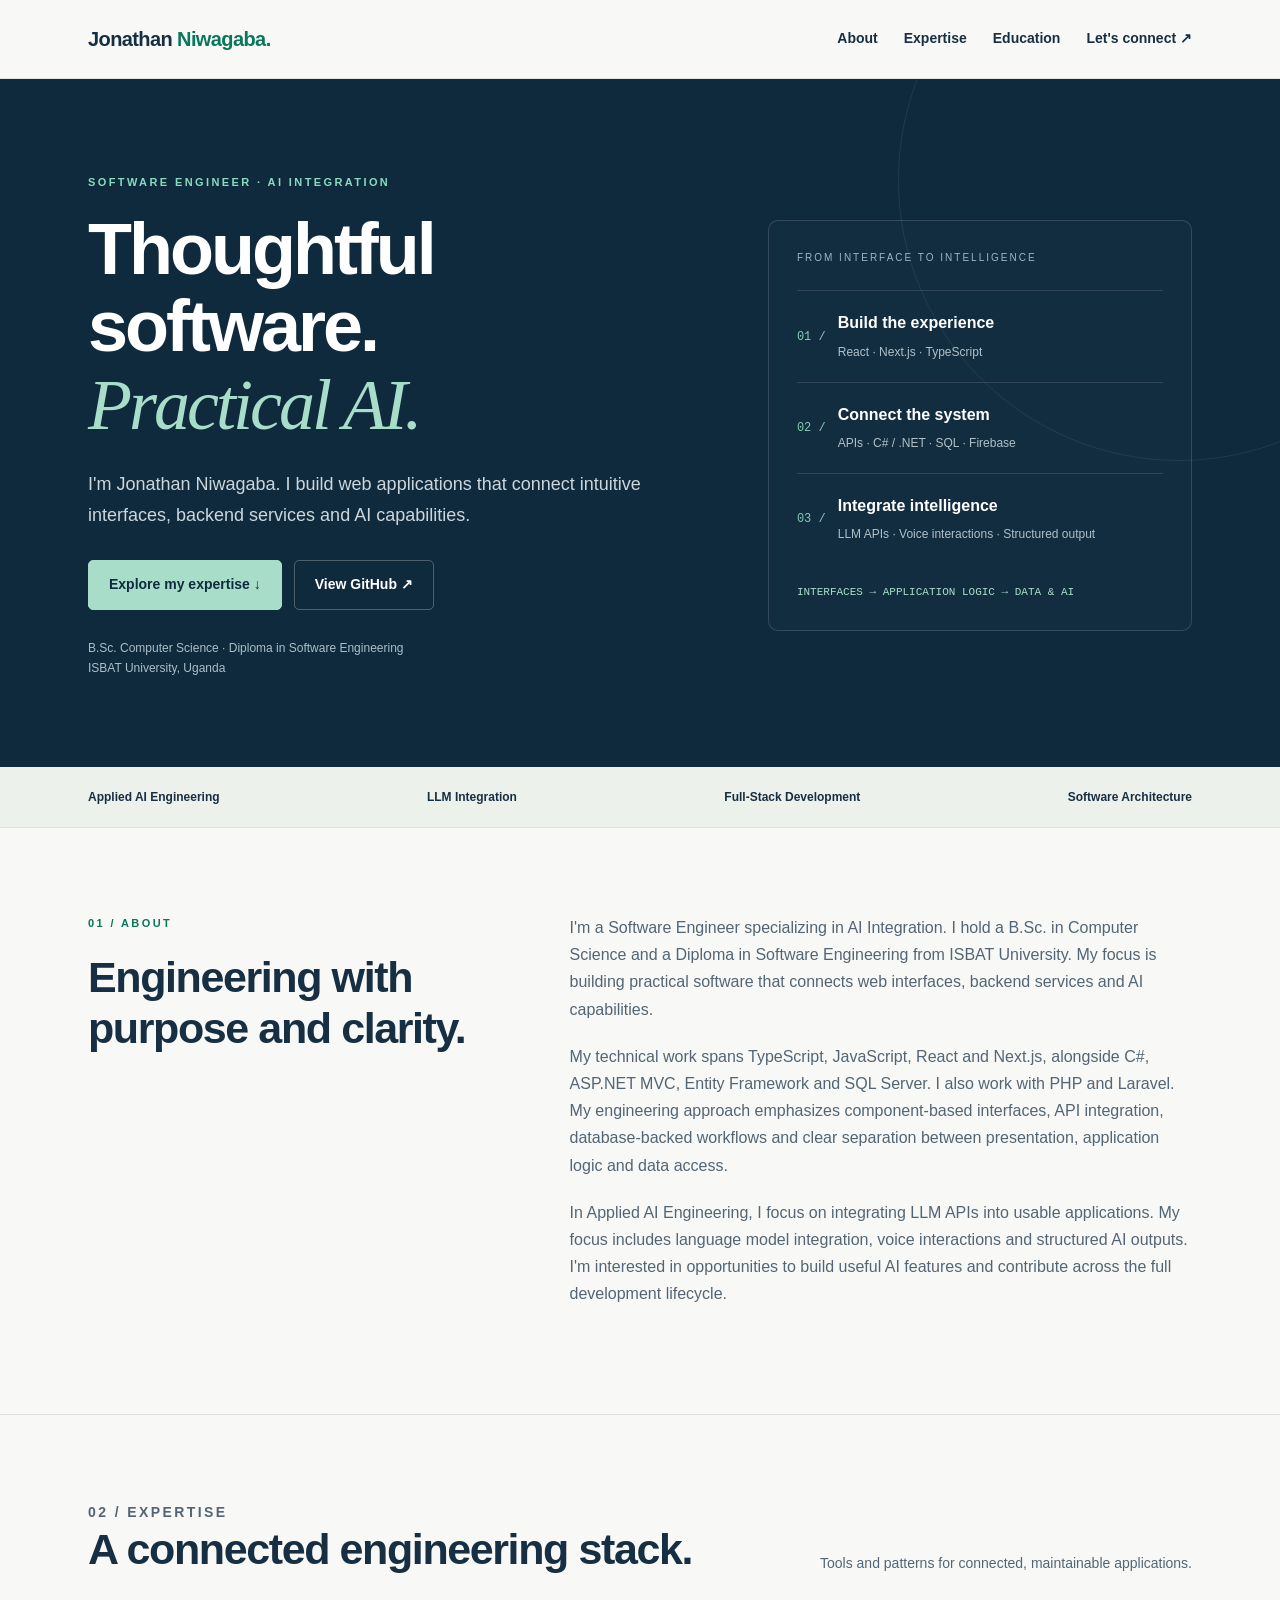
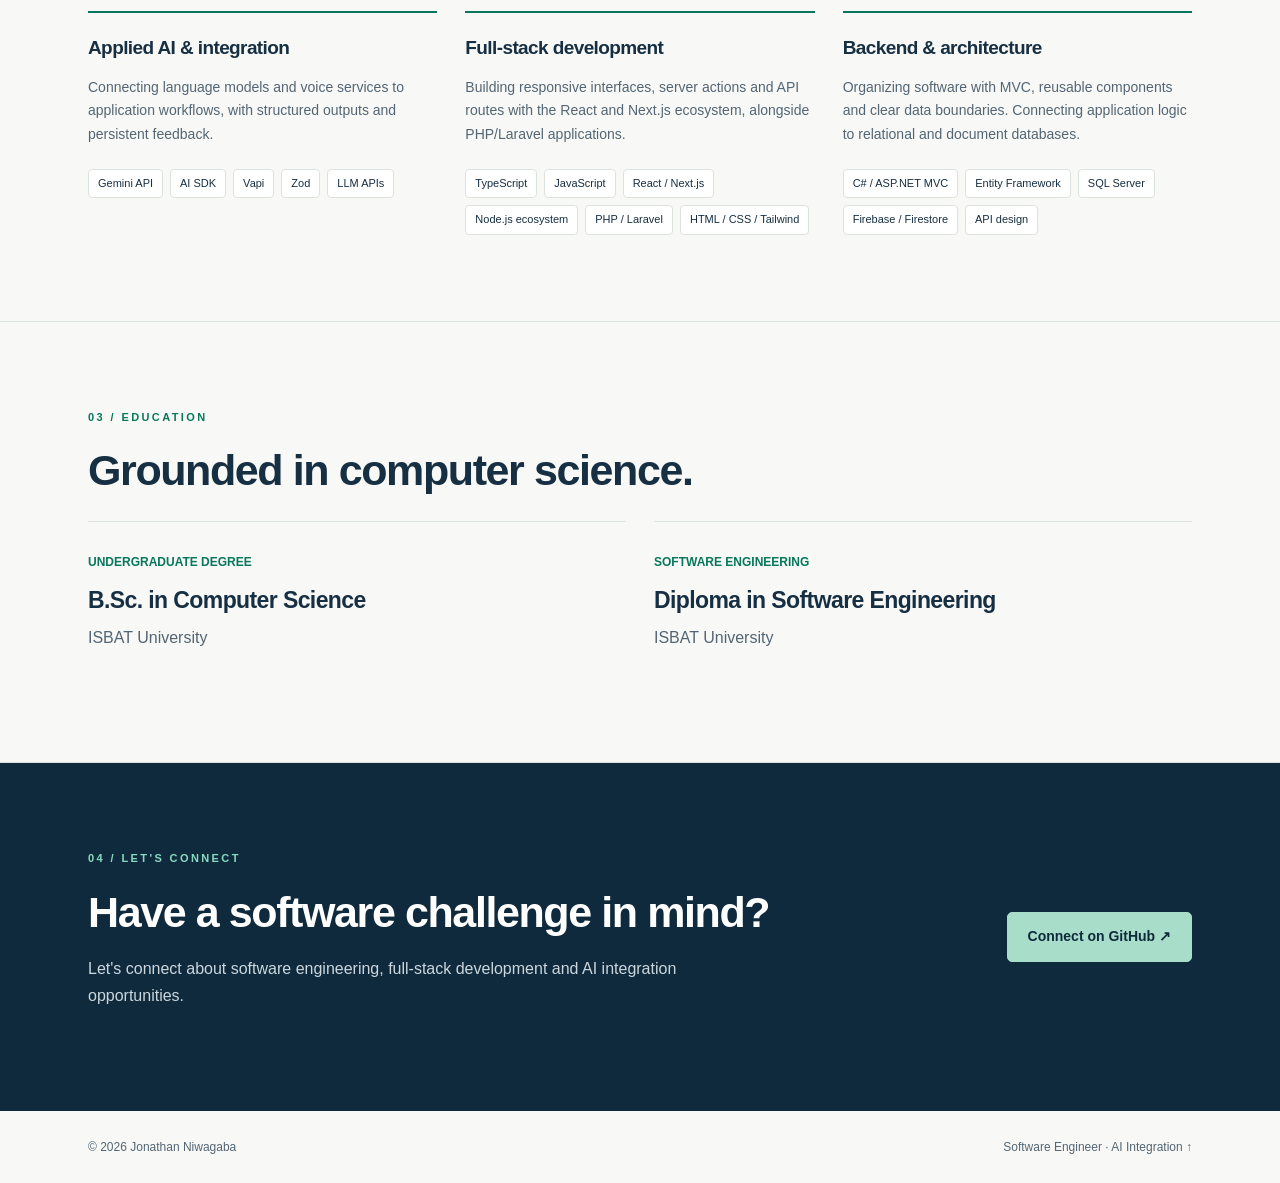
==== commit 950d5f46: "Redesign portfolio around software engineering and AI integration Updated the HTML structure and con" ====
--- a/index.html
+++ b/index.html
@@ -1,22 +1,24 @@
-<!DOCTYPE html>
+<!doctype html>
 <html lang="en">
-  <head>
-    <meta charset="UTF-8" />
-    <meta name="viewport" content="width=device-width, initial-scale=1.0" />
-    <meta name="description" content="Jonathan Niwagaba is a Ugandan systems builder and Executive Director of SISO Foundation, working in community development, health, youth empowerment and social impact." />
-    <meta property="og:title" content="Jonathan Niwagaba | Executive Director, SISO Foundation" />
-    <meta property="og:description" content="Ugandan systems builder and community development leader. Executive Director, SISO Foundation." />
-    <meta property="og:type" content="website" />
-    <meta property="og:url" content="https://jonathanniwagaba.com" />
-    <meta name="twitter:card" content="summary_large_image" />
-    <link rel="preconnect" href="https://fonts.googleapis.com" />
-    <link rel="preconnect" href="https://fonts.gstatic.com" crossorigin />
-    <link href="https://fonts.googleapis.com/css2?family=DM+Serif+Display:ital@0;1&family=DM+Sans:wght@300;400;500;600;700&display=swap" rel="stylesheet" />
-    <title>Jonathan Niwagaba | Executive Director, SISO Foundation</title>
-    <script type="module" crossorigin src="/assets/index-CIFyIAsi.js"></script>
-    <link rel="stylesheet" crossorigin href="/assets/index-C6hycyQo.css">
-  </head>
-  <body>
-    <div id="root"></div>
-  </body>
-</html>
+<head>
+<meta charset="utf-8"><meta name="viewport" content="width=device-width, initial-scale=1">
+<title>Jonathan Niwagaba | Software Engineer & AI Integration</title>
+<meta name="description" content="Jonathan Niwagaba — Software Engineer specializing in AI integration, LLM applications and full-stack development. B.Sc. Computer Science and Diploma in Software Engineering, ISBAT University.">
+<meta property="og:title" content="Jonathan Niwagaba | Software Engineer & AI Integration"><meta property="og:description" content="Building web applications that connect intuitive interfaces, backend services and AI capabilities."><meta property="og:type" content="website"><meta property="og:url" content="https://jonathanniwagaba.com/"><meta name="twitter:card" content="summary"><link rel="canonical" href="https://jonathanniwagaba.com/">
+<style>
+:root{--ink:#172f43;--muted:#536574;--paper:#f8f9f6;--green:#08775c;--line:#dce3df;--white:#fff}*{box-sizing:border-box}html{scroll-behavior:smooth;scroll-padding-top:88px}body{margin:0;background:var(--paper);color:var(--ink);font:16px/1.7 -apple-system,BlinkMacSystemFont,"Segoe UI",sans-serif}a{color:inherit}a:focus-visible,summary:focus-visible{outline:3px solid #e2ac50;outline-offset:5px}.wrap{max-width:1160px;margin:auto;padding:0 28px}.skip{position:absolute;left:20px;top:-80px;background:white;padding:10px;z-index:10}.skip:focus{top:10px}header{background:#f8f9f6f5;border-bottom:1px solid var(--line);position:sticky;top:0;z-index:5;backdrop-filter:blur(12px)}nav{display:flex;align-items:center;justify-content:space-between;gap:20px;min-height:78px}.brand{text-decoration:none;font-weight:750;letter-spacing:-.6px;font-size:20px}.brand span{color:var(--green)}.links{display:flex;gap:26px;align-items:center}.links a{text-decoration:none;font-size:14px;font-weight:600}.links a:hover{color:var(--green)}.hero{background:#102a3d;color:white;padding:94px 0 88px;position:relative;overflow:hidden}.hero:after{content:"";position:absolute;width:560px;height:560px;border:1px solid #ffffff12;border-radius:50%;right:-180px;top:-180px;pointer-events:none}.hero-grid{display:grid;grid-template-columns:1.45fr 1fr;gap:65px;align-items:center}.eyebrow{text-transform:uppercase;letter-spacing:2.4px;font-size:11px;font-weight:750;color:var(--green);margin:0 0 19px}.hero .eyebrow{color:#89dac0}.hero h1{font-size:clamp(44px,5.8vw,72px);line-height:1.08;letter-spacing:-3px;margin:0 0 24px;font-weight:650}.hero h1 span{font-family:Georgia,serif;font-weight:400;font-style:italic;color:#a8dec9}.intro{font-size:18px;color:#cbd7dd;max-width:590px;margin-bottom:30px}.actions{display:flex;flex-wrap:wrap;gap:12px}.button{display:inline-flex;align-items:center;justify-content:center;padding:12px 20px;border:1px solid #ffffff40;border-radius:5px;text-decoration:none;font-size:14px;font-weight:650}.button.primary{background:#a8dec9;color:#102a3d;border-color:#a8dec9}.button:hover{transform:translateY(-2px)}.hero-note{font-size:12px;color:#aabfc9;margin:28px 0 0}.system{border:1px solid #ffffff25;padding:28px;border-radius:10px;background:#ffffff04;position:relative;z-index:1}.system-label{font-size:10px;letter-spacing:2px;color:#9bb7c3;margin:0 0 24px}.flow{display:flex;align-items:center;gap:12px;padding:18px 0;border-top:1px solid #ffffff20}.flow-num{font:12px monospace;color:#86c9b4}.flow strong{display:block;font-size:16px}.flow small{color:#afc0c9;font-size:12px}.system-bottom{margin-top:18px;color:#a8dec9;font:11px/1.8 monospace}.strip{border-bottom:1px solid var(--line);background:#edf1ec}.strip .wrap{display:flex;justify-content:space-between;gap:20px;padding-top:20px;padding-bottom:20px;font-size:12px;font-weight:650}.section{padding:86px 0}.section+.section{border-top:1px solid var(--line)}h2{font-size:clamp(30px,4vw,43px);letter-spacing:-1.4px;line-height:1.2;margin:0 0 24px;font-weight:650}h3{font-size:23px;line-height:1.3;letter-spacing:-.6px;margin:0 0 15px}.about-grid{display:grid;grid-template-columns:1fr 1.55fr;gap:80px}.copy p{margin:0 0 20px;color:var(--muted)}.section-head{display:flex;align-items:flex-end;justify-content:space-between;gap:30px;margin-bottom:35px}.section-head h2{margin:0}.section-head p{max-width:380px;color:var(--muted);font-size:14px;margin:0}.skills{display:grid;grid-template-columns:repeat(3,1fr);gap:28px}.skill{border-top:2px solid var(--green);padding-top:23px}.skill h3{font-size:19px}.skill p{font-size:14px;color:var(--muted)}.tags{display:flex;gap:7px;flex-wrap:wrap;margin-top:22px}.tag{font-size:11px;line-height:1.4;border:1px solid var(--line);border-radius:4px;padding:6px 9px;background:#fff}.projects{background:#eef2ee}.featured{background:white;border:1px solid var(--line);padding:40px;border-radius:9px;display:grid;grid-template-columns:1.3fr 1fr;gap:50px}.project-id{font:11px monospace;color:var(--green);margin:0 0 18px}.project p,.project li{color:var(--muted);font-size:14px}.project ul{padding-left:18px}.project li{margin:10px 0}.code-link{display:inline-block;font-size:13px;color:var(--green);font-weight:700;text-decoration:none;margin-top:20px;border-bottom:1px solid var(--green)}.architecture{background:#f3f6f2;padding:25px;border-radius:5px}.architecture h4{font-size:11px;letter-spacing:1.5px;text-transform:uppercase;margin:0 0 20px}.step{border-left:2px solid #9cb8a9;padding:0 0 20px 18px}.step:last-child{padding-bottom:0}.step strong{font-size:14px;display:block}.step span{font-size:12px;color:var(--muted)}.project-grid{display:grid;grid-template-columns:1fr 1fr;gap:22px;margin-top:22px}.project-card{background:white;padding:32px;border:1px solid var(--line);border-radius:9px}.education{display:grid;grid-template-columns:1fr 1fr;gap:28px}.degree{padding:25px 0;border-top:1px solid var(--line)}.degree span{font-size:12px;color:var(--green);font-weight:700}.degree h3{margin:12px 0 8px}.degree p{color:var(--muted);margin:0}.contact{background:#102a3d;color:white}.contact .wrap{display:flex;align-items:center;justify-content:space-between;gap:35px}.contact .eyebrow{color:#89dac0}.contact h2{margin-bottom:16px}.contact p{color:#cbd7dd;max-width:620px}.footer{padding:26px 0;font-size:12px;color:var(--muted)}.footer .wrap{display:flex;justify-content:space-between;gap:20px}.footer a{text-decoration:none}details.mobile{display:none}@media(max-width:800px){.hero-grid,.about-grid,.featured{grid-template-columns:1fr;gap:36px}.hero{padding:60px 0}.hero h1{letter-spacing:-2px}.system{max-width:550px}.skills{grid-template-columns:1fr}.section{padding:60px 0}.section-head{display:block}.section-head p{margin-top:20px}.project-grid{grid-template-columns:1fr}.featured{padding:28px}.links{display:none}details.mobile{display:block}details.mobile summary{cursor:pointer;font-size:14px}details.mobile[open] .mobile-links{position:absolute;left:0;right:0;top:78px;background:var(--paper);padding:20px 28px;display:grid;gap:15px;border-bottom:1px solid var(--line)}.mobile-links a{text-decoration:none}.strip .wrap{flex-wrap:wrap;justify-content:flex-start}.contact .wrap{display:block}.contact .button{margin-top:12px}}@media(max-width:480px){.wrap{padding:0 20px}.education{grid-template-columns:1fr;gap:5px}.hero h1{font-size:43px}.hero-note{max-width:280px}.featured,.project-card{padding:24px}.footer .wrap{flex-direction:column;gap:4px}}@media(prefers-reduced-motion:reduce){html{scroll-behavior:auto}.button:hover{transform:none}}
+</style>
+</head>
+<body>
+<a class="skip" href="#main">Skip to content</a>
+<header><nav class="wrap" aria-label="Main navigation"><a class="brand" href="#home">Jonathan<span> Niwagaba.</span></a><div class="links"><a href="#about">About</a><a href="#skills">Expertise</a><a href="#education">Education</a><a href="#contact">Let's connect ↗</a></div><details class="mobile"><summary>Menu</summary><div class="mobile-links"><a href="#about">About</a><a href="#skills">Expertise</a><a href="#education">Education</a><a href="#contact">Contact</a></div></details></nav></header>
+<main id="main">
+<section class="hero" id="home"><div class="wrap hero-grid"><div><p class="eyebrow">Software Engineer · AI Integration</p><h1>Thoughtful software.<br><span>Practical AI.</span></h1><p class="intro">I'm Jonathan Niwagaba. I build web applications that connect intuitive interfaces, backend services and AI capabilities.</p><div class="actions"><a class="button primary" href="#skills">Explore my expertise ↓</a><a class="button" href="https://github.com/jonathanniwadev" target="_blank" rel="noopener noreferrer">View GitHub ↗</a></div><p class="hero-note">B.Sc. Computer Science · Diploma in Software Engineering<br>ISBAT University, Uganda</p></div><aside class="system" aria-label="Engineering focus"><p class="system-label">FROM INTERFACE TO INTELLIGENCE</p><div class="flow"><span class="flow-num">01 /</span><div><strong>Build the experience</strong><small>React · Next.js · TypeScript</small></div></div><div class="flow"><span class="flow-num">02 /</span><div><strong>Connect the system</strong><small>APIs · C# / .NET · SQL · Firebase</small></div></div><div class="flow"><span class="flow-num">03 /</span><div><strong>Integrate intelligence</strong><small>LLM APIs · Voice interactions · Structured output</small></div></div><div class="system-bottom">INTERFACES → APPLICATION LOGIC → DATA & AI</div></aside></div></section>
+<div class="strip"><div class="wrap"><span>Applied AI Engineering</span><span>LLM Integration</span><span>Full-Stack Development</span><span>Software Architecture</span></div></div>
+<section class="section" id="about"><div class="wrap about-grid"><div><p class="eyebrow">01 / About</p><h2>Engineering with<br>purpose and clarity.</h2></div><div class="copy"><p>I'm a Software Engineer specializing in AI Integration. I hold a B.Sc. in Computer Science and a Diploma in Software Engineering from ISBAT University. My focus is building practical software that connects web interfaces, backend services and AI capabilities.</p><p>My technical work spans TypeScript, JavaScript, React and Next.js, alongside C#, ASP.NET MVC, Entity Framework and SQL Server. I also work with PHP and Laravel. My engineering approach emphasizes component-based interfaces, API integration, database-backed workflows and clear separation between presentation, application logic and data access.</p><p>In Applied AI Engineering, I focus on integrating LLM APIs into usable applications. My focus includes language model integration, voice interactions and structured AI outputs. I'm interested in opportunities to build useful AI features and contribute across the full development lifecycle.</p></div></div></section>
+<section class="section" id="skills"><div class="wrap"><div class="section-head"><div><p class="eyebrow">02 / Expertise</p><h2>A connected engineering stack.</h2></div><p>Tools and patterns for connected, maintainable applications.</p></div><div class="skills"><article class="skill"><h3>Applied AI & integration</h3><p>Connecting language models and voice services to application workflows, with structured outputs and persistent feedback.</p><div class="tags"><span class="tag">Gemini API</span><span class="tag">AI SDK</span><span class="tag">Vapi</span><span class="tag">Zod</span><span class="tag">LLM APIs</span></div></article><article class="skill"><h3>Full-stack development</h3><p>Building responsive interfaces, server actions and API routes with the React and Next.js ecosystem, alongside PHP/Laravel applications.</p><div class="tags"><span class="tag">TypeScript</span><span class="tag">JavaScript</span><span class="tag">React / Next.js</span><span class="tag">Node.js ecosystem</span><span class="tag">PHP / Laravel</span><span class="tag">HTML / CSS / Tailwind</span></div></article><article class="skill"><h3>Backend & architecture</h3><p>Organizing software with MVC, reusable components and clear data boundaries. Connecting application logic to relational and document databases.</p><div class="tags"><span class="tag">C# / ASP.NET MVC</span><span class="tag">Entity Framework</span><span class="tag">SQL Server</span><span class="tag">Firebase / Firestore</span><span class="tag">API design</span></div></article></div></div></section>
+<section class="section" id="education"><div class="wrap"><p class="eyebrow">03 / Education</p><h2>Grounded in computer science.</h2><div class="education"><article class="degree"><span>UNDERGRADUATE DEGREE</span><h3>B.Sc. in Computer Science</h3><p>ISBAT University</p></article><article class="degree"><span>SOFTWARE ENGINEERING</span><h3>Diploma in Software Engineering</h3><p>ISBAT University</p></article></div></div></section>
+<section class="section contact" id="contact"><div class="wrap"><div><p class="eyebrow">04 / Let's connect</p><h2>Have a software challenge in mind?</h2><p>Let's connect about software engineering, full-stack development and AI integration opportunities.</p></div><a class="button primary" href="https://github.com/jonathanniwadev" target="_blank" rel="noopener noreferrer">Connect on GitHub ↗</a></div></section>
+</main><footer class="footer"><div class="wrap"><span>© 2026 Jonathan Niwagaba</span><a href="#home">Software Engineer · AI Integration ↑</a></div></footer>
+<script>document.querySelectorAll('.mobile-links a').forEach(function(link){link.addEventListener('click',function(){document.querySelector('details.mobile').open=false;});});</script>
+</body></html>
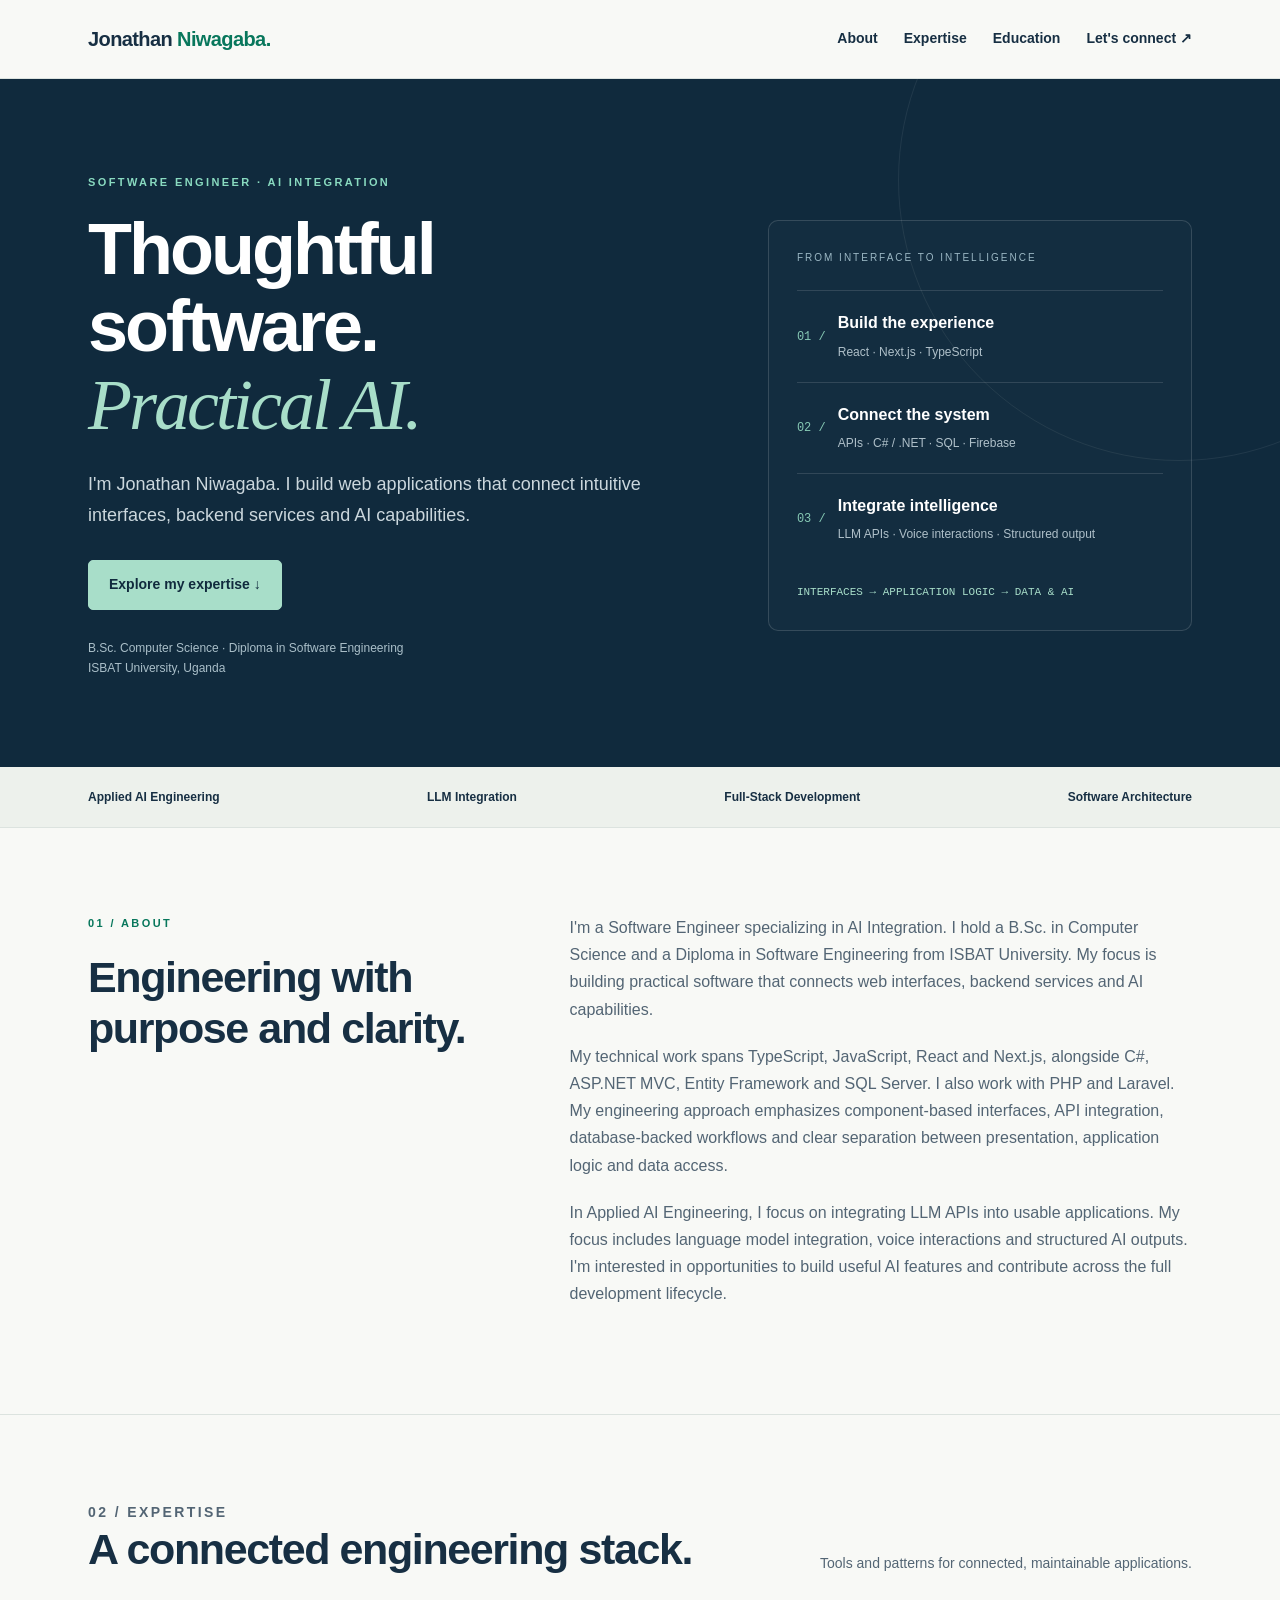
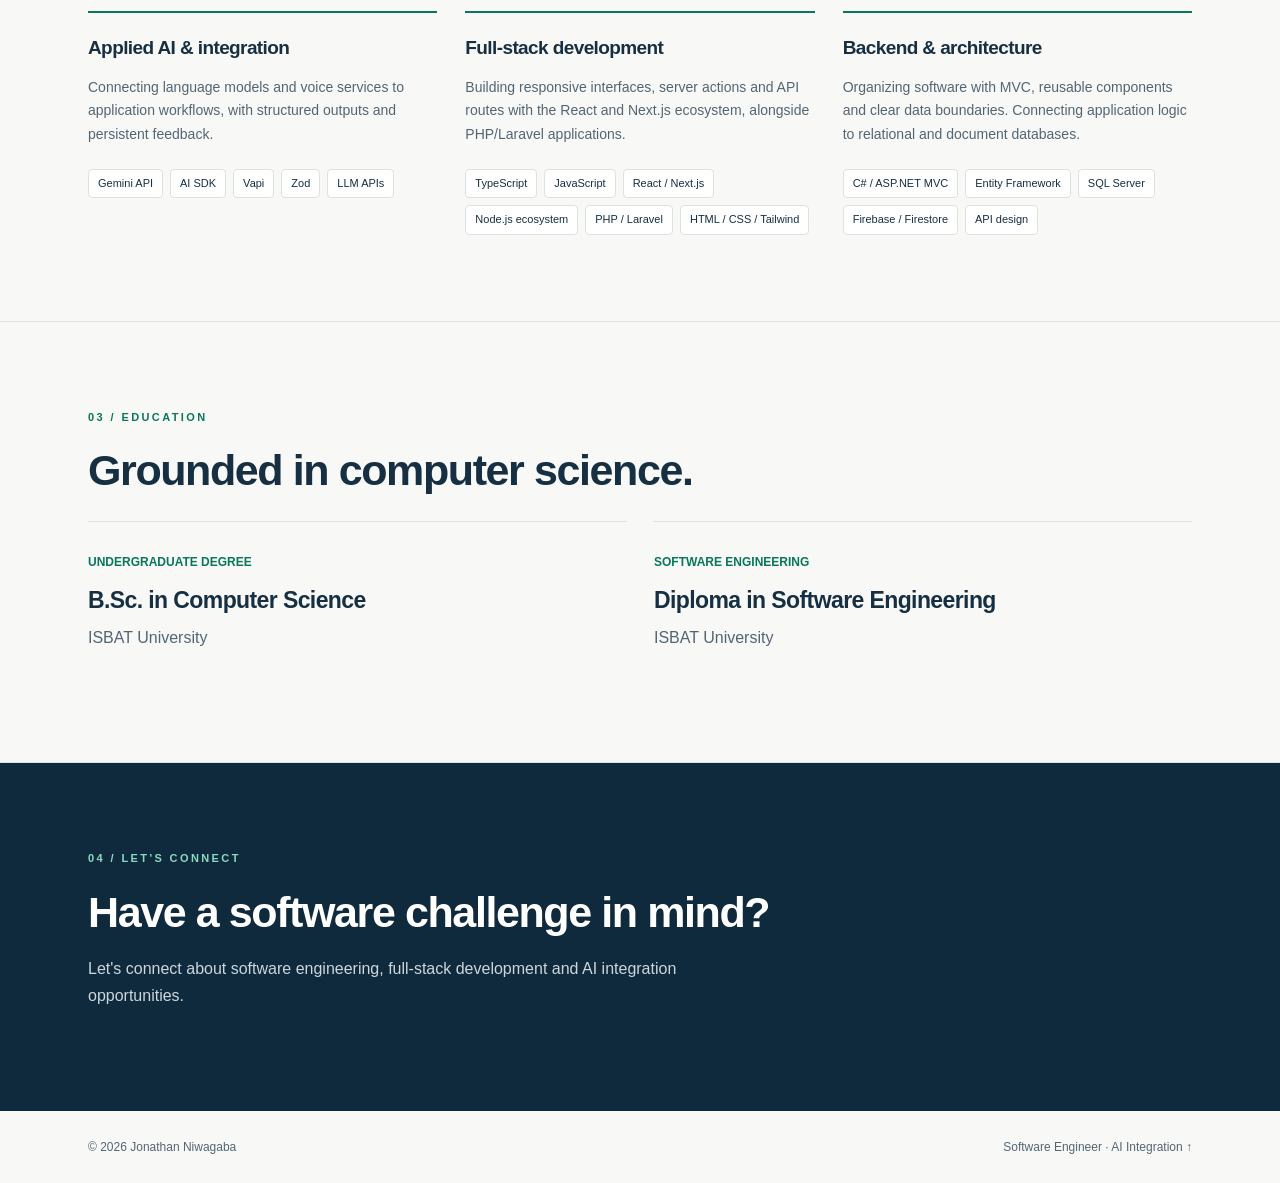
==== commit 6ca72465: "Remove GitHub links from personal website Removed duplicate hero section and contact section." ====
--- a/index.html
+++ b/index.html
@@ -13,12 +13,12 @@
 <a class="skip" href="#main">Skip to content</a>
 <header><nav class="wrap" aria-label="Main navigation"><a class="brand" href="#home">Jonathan<span> Niwagaba.</span></a><div class="links"><a href="#about">About</a><a href="#skills">Expertise</a><a href="#education">Education</a><a href="#contact">Let's connect ↗</a></div><details class="mobile"><summary>Menu</summary><div class="mobile-links"><a href="#about">About</a><a href="#skills">Expertise</a><a href="#education">Education</a><a href="#contact">Contact</a></div></details></nav></header>
 <main id="main">
-<section class="hero" id="home"><div class="wrap hero-grid"><div><p class="eyebrow">Software Engineer · AI Integration</p><h1>Thoughtful software.<br><span>Practical AI.</span></h1><p class="intro">I'm Jonathan Niwagaba. I build web applications that connect intuitive interfaces, backend services and AI capabilities.</p><div class="actions"><a class="button primary" href="#skills">Explore my expertise ↓</a><a class="button" href="https://github.com/jonathanniwadev" target="_blank" rel="noopener noreferrer">View GitHub ↗</a></div><p class="hero-note">B.Sc. Computer Science · Diploma in Software Engineering<br>ISBAT University, Uganda</p></div><aside class="system" aria-label="Engineering focus"><p class="system-label">FROM INTERFACE TO INTELLIGENCE</p><div class="flow"><span class="flow-num">01 /</span><div><strong>Build the experience</strong><small>React · Next.js · TypeScript</small></div></div><div class="flow"><span class="flow-num">02 /</span><div><strong>Connect the system</strong><small>APIs · C# / .NET · SQL · Firebase</small></div></div><div class="flow"><span class="flow-num">03 /</span><div><strong>Integrate intelligence</strong><small>LLM APIs · Voice interactions · Structured output</small></div></div><div class="system-bottom">INTERFACES → APPLICATION LOGIC → DATA & AI</div></aside></div></section>
+<section class="hero" id="home"><div class="wrap hero-grid"><div><p class="eyebrow">Software Engineer · AI Integration</p><h1>Thoughtful software.<br><span>Practical AI.</span></h1><p class="intro">I'm Jonathan Niwagaba. I build web applications that connect intuitive interfaces, backend services and AI capabilities.</p><div class="actions"><a class="button primary" href="#skills">Explore my expertise ↓</a></div><p class="hero-note">B.Sc. Computer Science · Diploma in Software Engineering<br>ISBAT University, Uganda</p></div><aside class="system" aria-label="Engineering focus"><p class="system-label">FROM INTERFACE TO INTELLIGENCE</p><div class="flow"><span class="flow-num">01 /</span><div><strong>Build the experience</strong><small>React · Next.js · TypeScript</small></div></div><div class="flow"><span class="flow-num">02 /</span><div><strong>Connect the system</strong><small>APIs · C# / .NET · SQL · Firebase</small></div></div><div class="flow"><span class="flow-num">03 /</span><div><strong>Integrate intelligence</strong><small>LLM APIs · Voice interactions · Structured output</small></div></div><div class="system-bottom">INTERFACES → APPLICATION LOGIC → DATA & AI</div></aside></div></section>
 <div class="strip"><div class="wrap"><span>Applied AI Engineering</span><span>LLM Integration</span><span>Full-Stack Development</span><span>Software Architecture</span></div></div>
 <section class="section" id="about"><div class="wrap about-grid"><div><p class="eyebrow">01 / About</p><h2>Engineering with<br>purpose and clarity.</h2></div><div class="copy"><p>I'm a Software Engineer specializing in AI Integration. I hold a B.Sc. in Computer Science and a Diploma in Software Engineering from ISBAT University. My focus is building practical software that connects web interfaces, backend services and AI capabilities.</p><p>My technical work spans TypeScript, JavaScript, React and Next.js, alongside C#, ASP.NET MVC, Entity Framework and SQL Server. I also work with PHP and Laravel. My engineering approach emphasizes component-based interfaces, API integration, database-backed workflows and clear separation between presentation, application logic and data access.</p><p>In Applied AI Engineering, I focus on integrating LLM APIs into usable applications. My focus includes language model integration, voice interactions and structured AI outputs. I'm interested in opportunities to build useful AI features and contribute across the full development lifecycle.</p></div></div></section>
 <section class="section" id="skills"><div class="wrap"><div class="section-head"><div><p class="eyebrow">02 / Expertise</p><h2>A connected engineering stack.</h2></div><p>Tools and patterns for connected, maintainable applications.</p></div><div class="skills"><article class="skill"><h3>Applied AI & integration</h3><p>Connecting language models and voice services to application workflows, with structured outputs and persistent feedback.</p><div class="tags"><span class="tag">Gemini API</span><span class="tag">AI SDK</span><span class="tag">Vapi</span><span class="tag">Zod</span><span class="tag">LLM APIs</span></div></article><article class="skill"><h3>Full-stack development</h3><p>Building responsive interfaces, server actions and API routes with the React and Next.js ecosystem, alongside PHP/Laravel applications.</p><div class="tags"><span class="tag">TypeScript</span><span class="tag">JavaScript</span><span class="tag">React / Next.js</span><span class="tag">Node.js ecosystem</span><span class="tag">PHP / Laravel</span><span class="tag">HTML / CSS / Tailwind</span></div></article><article class="skill"><h3>Backend & architecture</h3><p>Organizing software with MVC, reusable components and clear data boundaries. Connecting application logic to relational and document databases.</p><div class="tags"><span class="tag">C# / ASP.NET MVC</span><span class="tag">Entity Framework</span><span class="tag">SQL Server</span><span class="tag">Firebase / Firestore</span><span class="tag">API design</span></div></article></div></div></section>
 <section class="section" id="education"><div class="wrap"><p class="eyebrow">03 / Education</p><h2>Grounded in computer science.</h2><div class="education"><article class="degree"><span>UNDERGRADUATE DEGREE</span><h3>B.Sc. in Computer Science</h3><p>ISBAT University</p></article><article class="degree"><span>SOFTWARE ENGINEERING</span><h3>Diploma in Software Engineering</h3><p>ISBAT University</p></article></div></div></section>
-<section class="section contact" id="contact"><div class="wrap"><div><p class="eyebrow">04 / Let's connect</p><h2>Have a software challenge in mind?</h2><p>Let's connect about software engineering, full-stack development and AI integration opportunities.</p></div><a class="button primary" href="https://github.com/jonathanniwadev" target="_blank" rel="noopener noreferrer">Connect on GitHub ↗</a></div></section>
+<section class="section contact" id="contact"><div class="wrap"><div><p class="eyebrow">04 / Let's connect</p><h2>Have a software challenge in mind?</h2><p>Let's connect about software engineering, full-stack development and AI integration opportunities.</p></div></div></section>
 </main><footer class="footer"><div class="wrap"><span>© 2026 Jonathan Niwagaba</span><a href="#home">Software Engineer · AI Integration ↑</a></div></footer>
 <script>document.querySelectorAll('.mobile-links a').forEach(function(link){link.addEventListener('click',function(){document.querySelector('details.mobile').open=false;});});</script>
 </body></html>
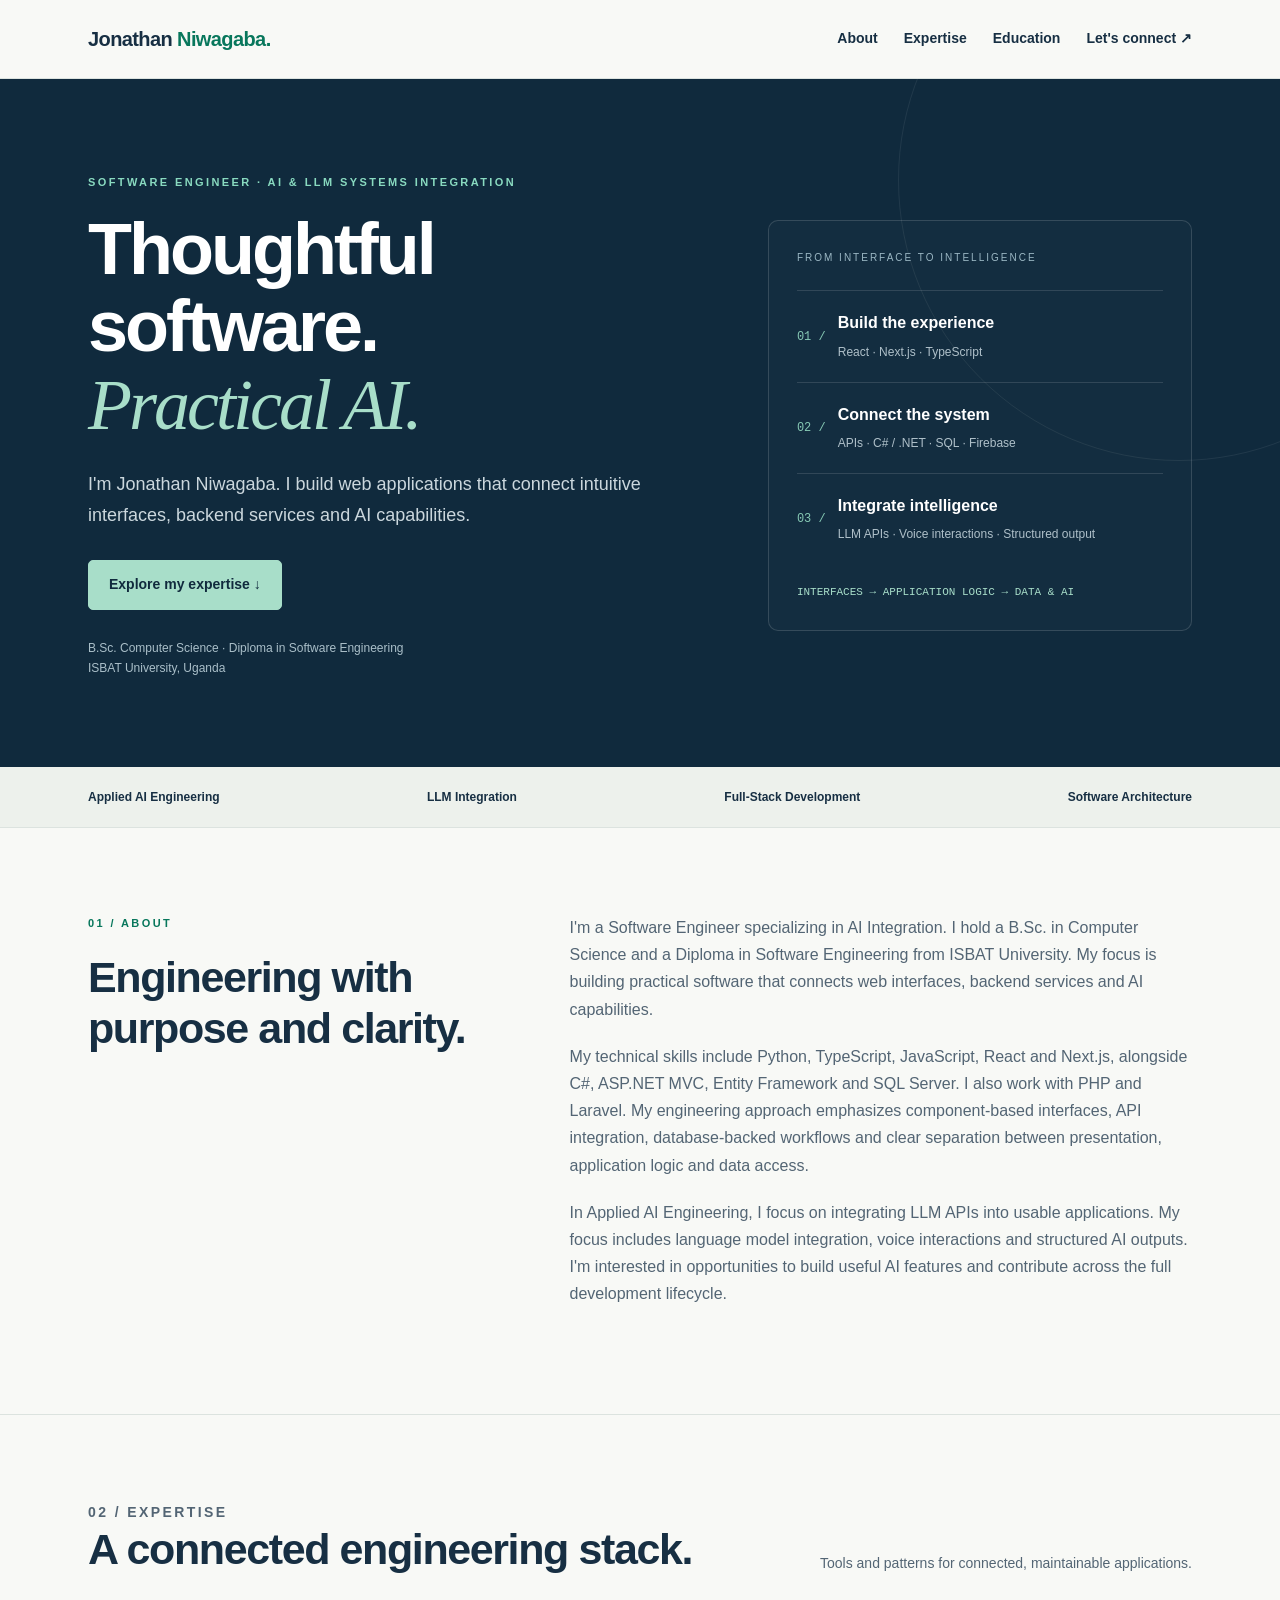
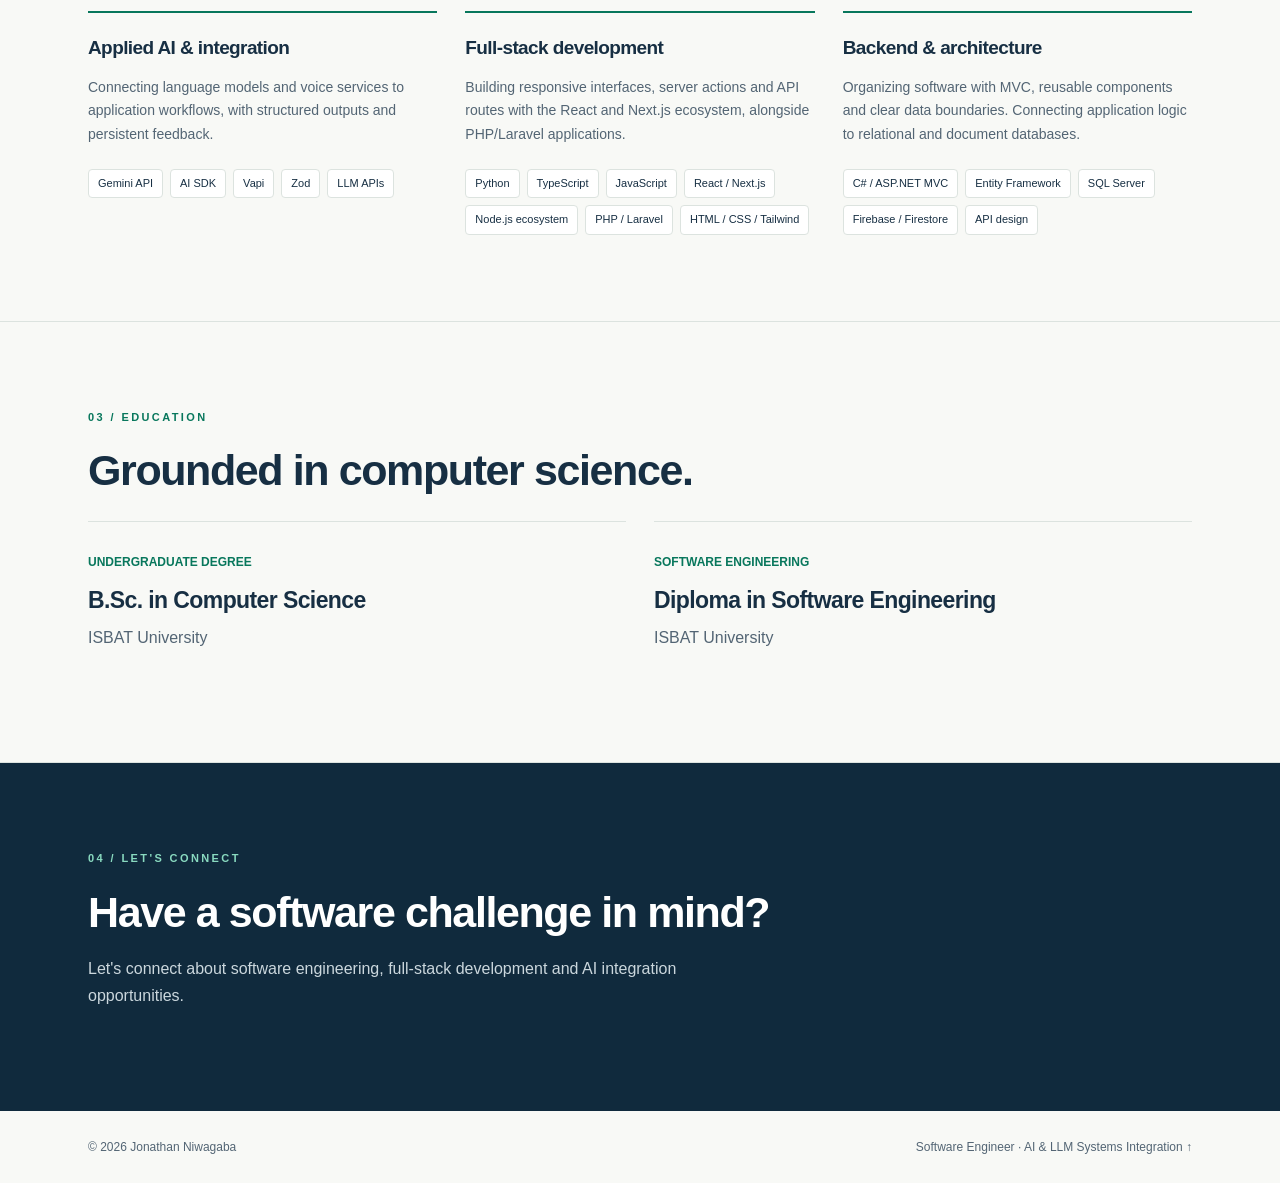
==== commit b38b616c: "Align professional positioning and Python skills with CV" ====
--- a/index.html
+++ b/index.html
@@ -13,12 +13,12 @@
 <a class="skip" href="#main">Skip to content</a>
 <header><nav class="wrap" aria-label="Main navigation"><a class="brand" href="#home">Jonathan<span> Niwagaba.</span></a><div class="links"><a href="#about">About</a><a href="#skills">Expertise</a><a href="#education">Education</a><a href="#contact">Let's connect ↗</a></div><details class="mobile"><summary>Menu</summary><div class="mobile-links"><a href="#about">About</a><a href="#skills">Expertise</a><a href="#education">Education</a><a href="#contact">Contact</a></div></details></nav></header>
 <main id="main">
-<section class="hero" id="home"><div class="wrap hero-grid"><div><p class="eyebrow">Software Engineer · AI Integration</p><h1>Thoughtful software.<br><span>Practical AI.</span></h1><p class="intro">I'm Jonathan Niwagaba. I build web applications that connect intuitive interfaces, backend services and AI capabilities.</p><div class="actions"><a class="button primary" href="#skills">Explore my expertise ↓</a></div><p class="hero-note">B.Sc. Computer Science · Diploma in Software Engineering<br>ISBAT University, Uganda</p></div><aside class="system" aria-label="Engineering focus"><p class="system-label">FROM INTERFACE TO INTELLIGENCE</p><div class="flow"><span class="flow-num">01 /</span><div><strong>Build the experience</strong><small>React · Next.js · TypeScript</small></div></div><div class="flow"><span class="flow-num">02 /</span><div><strong>Connect the system</strong><small>APIs · C# / .NET · SQL · Firebase</small></div></div><div class="flow"><span class="flow-num">03 /</span><div><strong>Integrate intelligence</strong><small>LLM APIs · Voice interactions · Structured output</small></div></div><div class="system-bottom">INTERFACES → APPLICATION LOGIC → DATA & AI</div></aside></div></section>
+<section class="hero" id="home"><div class="wrap hero-grid"><div><p class="eyebrow">Software Engineer · AI &amp; LLM Systems Integration</p><h1>Thoughtful software.<br><span>Practical AI.</span></h1><p class="intro">I'm Jonathan Niwagaba. I build web applications that connect intuitive interfaces, backend services and AI capabilities.</p><div class="actions"><a class="button primary" href="#skills">Explore my expertise ↓</a></div><p class="hero-note">B.Sc. Computer Science · Diploma in Software Engineering<br>ISBAT University, Uganda</p></div><aside class="system" aria-label="Engineering focus"><p class="system-label">FROM INTERFACE TO INTELLIGENCE</p><div class="flow"><span class="flow-num">01 /</span><div><strong>Build the experience</strong><small>React · Next.js · TypeScript</small></div></div><div class="flow"><span class="flow-num">02 /</span><div><strong>Connect the system</strong><small>APIs · C# / .NET · SQL · Firebase</small></div></div><div class="flow"><span class="flow-num">03 /</span><div><strong>Integrate intelligence</strong><small>LLM APIs · Voice interactions · Structured output</small></div></div><div class="system-bottom">INTERFACES → APPLICATION LOGIC → DATA & AI</div></aside></div></section>
 <div class="strip"><div class="wrap"><span>Applied AI Engineering</span><span>LLM Integration</span><span>Full-Stack Development</span><span>Software Architecture</span></div></div>
-<section class="section" id="about"><div class="wrap about-grid"><div><p class="eyebrow">01 / About</p><h2>Engineering with<br>purpose and clarity.</h2></div><div class="copy"><p>I'm a Software Engineer specializing in AI Integration. I hold a B.Sc. in Computer Science and a Diploma in Software Engineering from ISBAT University. My focus is building practical software that connects web interfaces, backend services and AI capabilities.</p><p>My technical work spans TypeScript, JavaScript, React and Next.js, alongside C#, ASP.NET MVC, Entity Framework and SQL Server. I also work with PHP and Laravel. My engineering approach emphasizes component-based interfaces, API integration, database-backed workflows and clear separation between presentation, application logic and data access.</p><p>In Applied AI Engineering, I focus on integrating LLM APIs into usable applications. My focus includes language model integration, voice interactions and structured AI outputs. I'm interested in opportunities to build useful AI features and contribute across the full development lifecycle.</p></div></div></section>
-<section class="section" id="skills"><div class="wrap"><div class="section-head"><div><p class="eyebrow">02 / Expertise</p><h2>A connected engineering stack.</h2></div><p>Tools and patterns for connected, maintainable applications.</p></div><div class="skills"><article class="skill"><h3>Applied AI & integration</h3><p>Connecting language models and voice services to application workflows, with structured outputs and persistent feedback.</p><div class="tags"><span class="tag">Gemini API</span><span class="tag">AI SDK</span><span class="tag">Vapi</span><span class="tag">Zod</span><span class="tag">LLM APIs</span></div></article><article class="skill"><h3>Full-stack development</h3><p>Building responsive interfaces, server actions and API routes with the React and Next.js ecosystem, alongside PHP/Laravel applications.</p><div class="tags"><span class="tag">TypeScript</span><span class="tag">JavaScript</span><span class="tag">React / Next.js</span><span class="tag">Node.js ecosystem</span><span class="tag">PHP / Laravel</span><span class="tag">HTML / CSS / Tailwind</span></div></article><article class="skill"><h3>Backend & architecture</h3><p>Organizing software with MVC, reusable components and clear data boundaries. Connecting application logic to relational and document databases.</p><div class="tags"><span class="tag">C# / ASP.NET MVC</span><span class="tag">Entity Framework</span><span class="tag">SQL Server</span><span class="tag">Firebase / Firestore</span><span class="tag">API design</span></div></article></div></div></section>
+<section class="section" id="about"><div class="wrap about-grid"><div><p class="eyebrow">01 / About</p><h2>Engineering with<br>purpose and clarity.</h2></div><div class="copy"><p>I'm a Software Engineer specializing in AI Integration. I hold a B.Sc. in Computer Science and a Diploma in Software Engineering from ISBAT University. My focus is building practical software that connects web interfaces, backend services and AI capabilities.</p><p>My technical skills include Python, TypeScript, JavaScript, React and Next.js, alongside C#, ASP.NET MVC, Entity Framework and SQL Server. I also work with PHP and Laravel. My engineering approach emphasizes component-based interfaces, API integration, database-backed workflows and clear separation between presentation, application logic and data access.</p><p>In Applied AI Engineering, I focus on integrating LLM APIs into usable applications. My focus includes language model integration, voice interactions and structured AI outputs. I'm interested in opportunities to build useful AI features and contribute across the full development lifecycle.</p></div></div></section>
+<section class="section" id="skills"><div class="wrap"><div class="section-head"><div><p class="eyebrow">02 / Expertise</p><h2>A connected engineering stack.</h2></div><p>Tools and patterns for connected, maintainable applications.</p></div><div class="skills"><article class="skill"><h3>Applied AI & integration</h3><p>Connecting language models and voice services to application workflows, with structured outputs and persistent feedback.</p><div class="tags"><span class="tag">Gemini API</span><span class="tag">AI SDK</span><span class="tag">Vapi</span><span class="tag">Zod</span><span class="tag">LLM APIs</span></div></article><article class="skill"><h3>Full-stack development</h3><p>Building responsive interfaces, server actions and API routes with the React and Next.js ecosystem, alongside PHP/Laravel applications.</p><div class="tags"><span class="tag">Python</span><span class="tag">TypeScript</span><span class="tag">JavaScript</span><span class="tag">React / Next.js</span><span class="tag">Node.js ecosystem</span><span class="tag">PHP / Laravel</span><span class="tag">HTML / CSS / Tailwind</span></div></article><article class="skill"><h3>Backend & architecture</h3><p>Organizing software with MVC, reusable components and clear data boundaries. Connecting application logic to relational and document databases.</p><div class="tags"><span class="tag">C# / ASP.NET MVC</span><span class="tag">Entity Framework</span><span class="tag">SQL Server</span><span class="tag">Firebase / Firestore</span><span class="tag">API design</span></div></article></div></div></section>
 <section class="section" id="education"><div class="wrap"><p class="eyebrow">03 / Education</p><h2>Grounded in computer science.</h2><div class="education"><article class="degree"><span>UNDERGRADUATE DEGREE</span><h3>B.Sc. in Computer Science</h3><p>ISBAT University</p></article><article class="degree"><span>SOFTWARE ENGINEERING</span><h3>Diploma in Software Engineering</h3><p>ISBAT University</p></article></div></div></section>
 <section class="section contact" id="contact"><div class="wrap"><div><p class="eyebrow">04 / Let's connect</p><h2>Have a software challenge in mind?</h2><p>Let's connect about software engineering, full-stack development and AI integration opportunities.</p></div></div></section>
-</main><footer class="footer"><div class="wrap"><span>© 2026 Jonathan Niwagaba</span><a href="#home">Software Engineer · AI Integration ↑</a></div></footer>
+</main><footer class="footer"><div class="wrap"><span>© 2026 Jonathan Niwagaba</span><a href="#home">Software Engineer · AI &amp; LLM Systems Integration ↑</a></div></footer>
 <script>document.querySelectorAll('.mobile-links a').forEach(function(link){link.addEventListener('click',function(){document.querySelector('details.mobile').open=false;});});</script>
 </body></html>
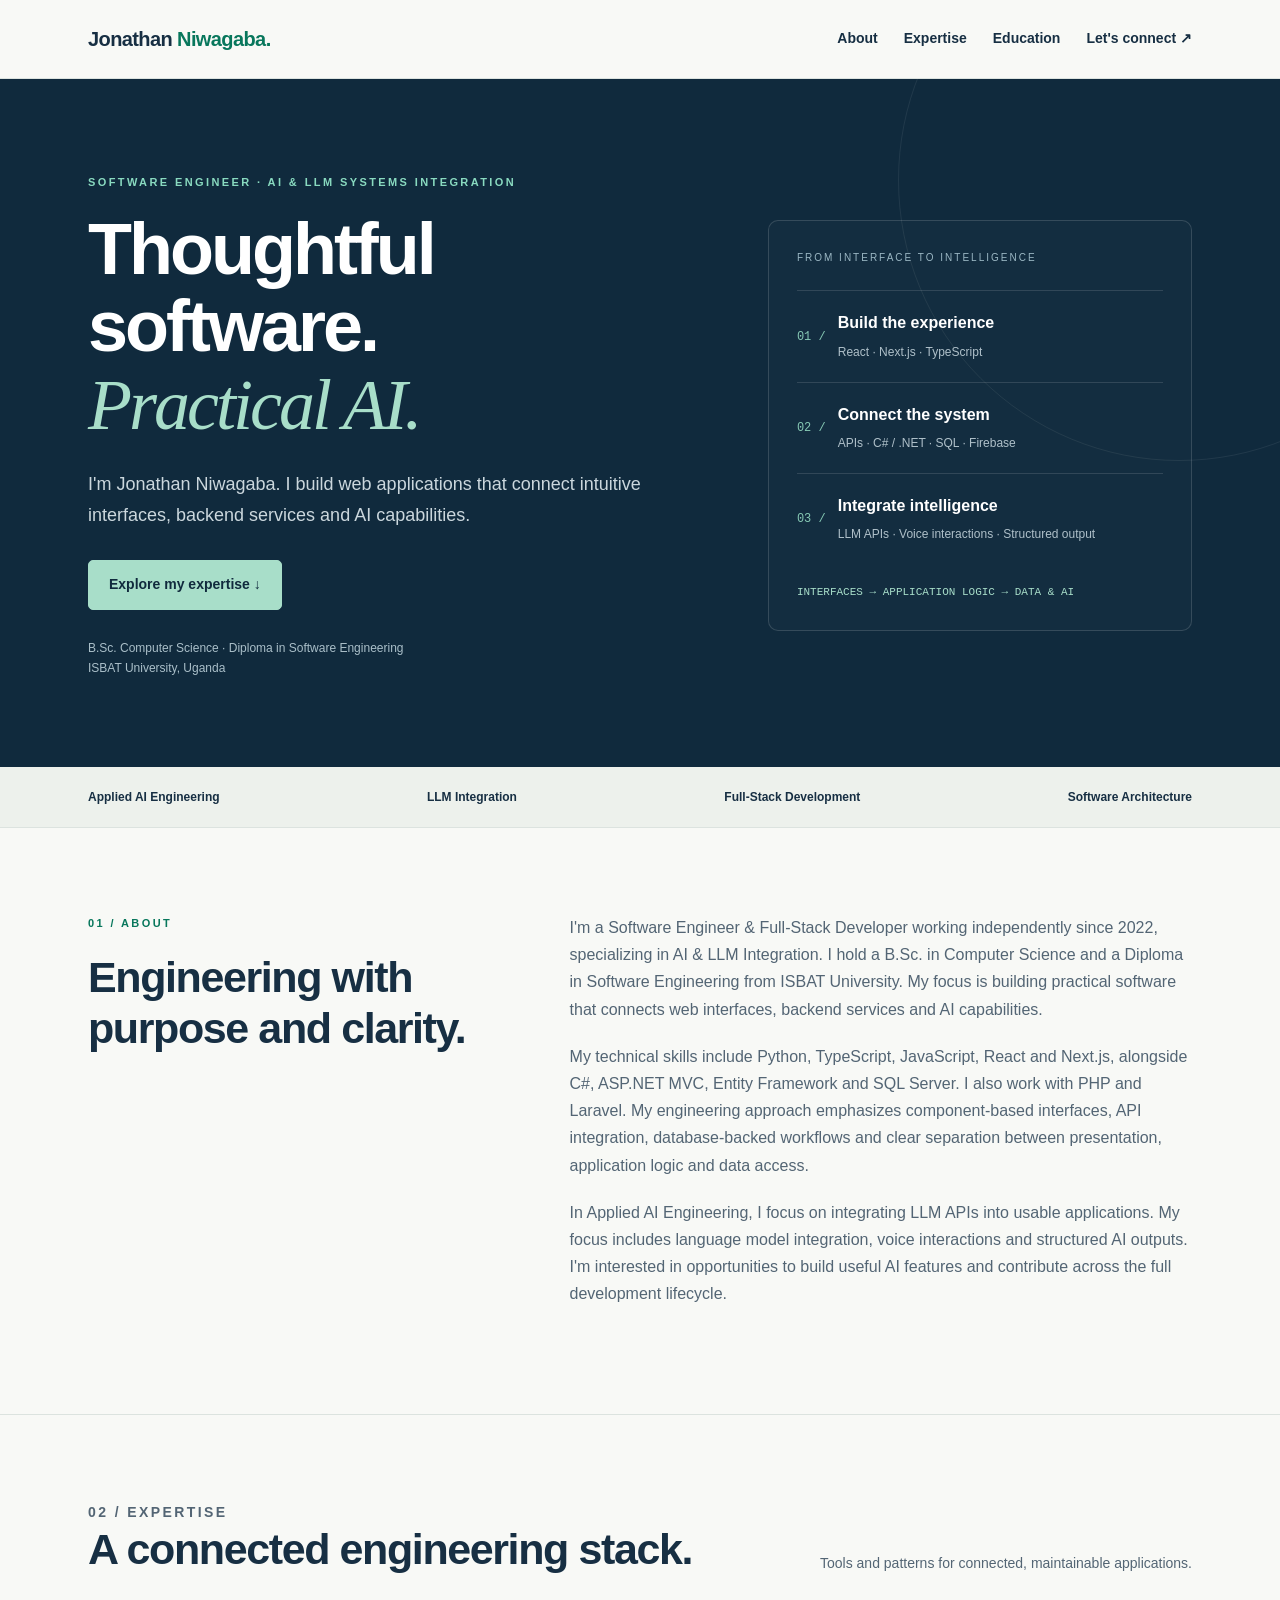
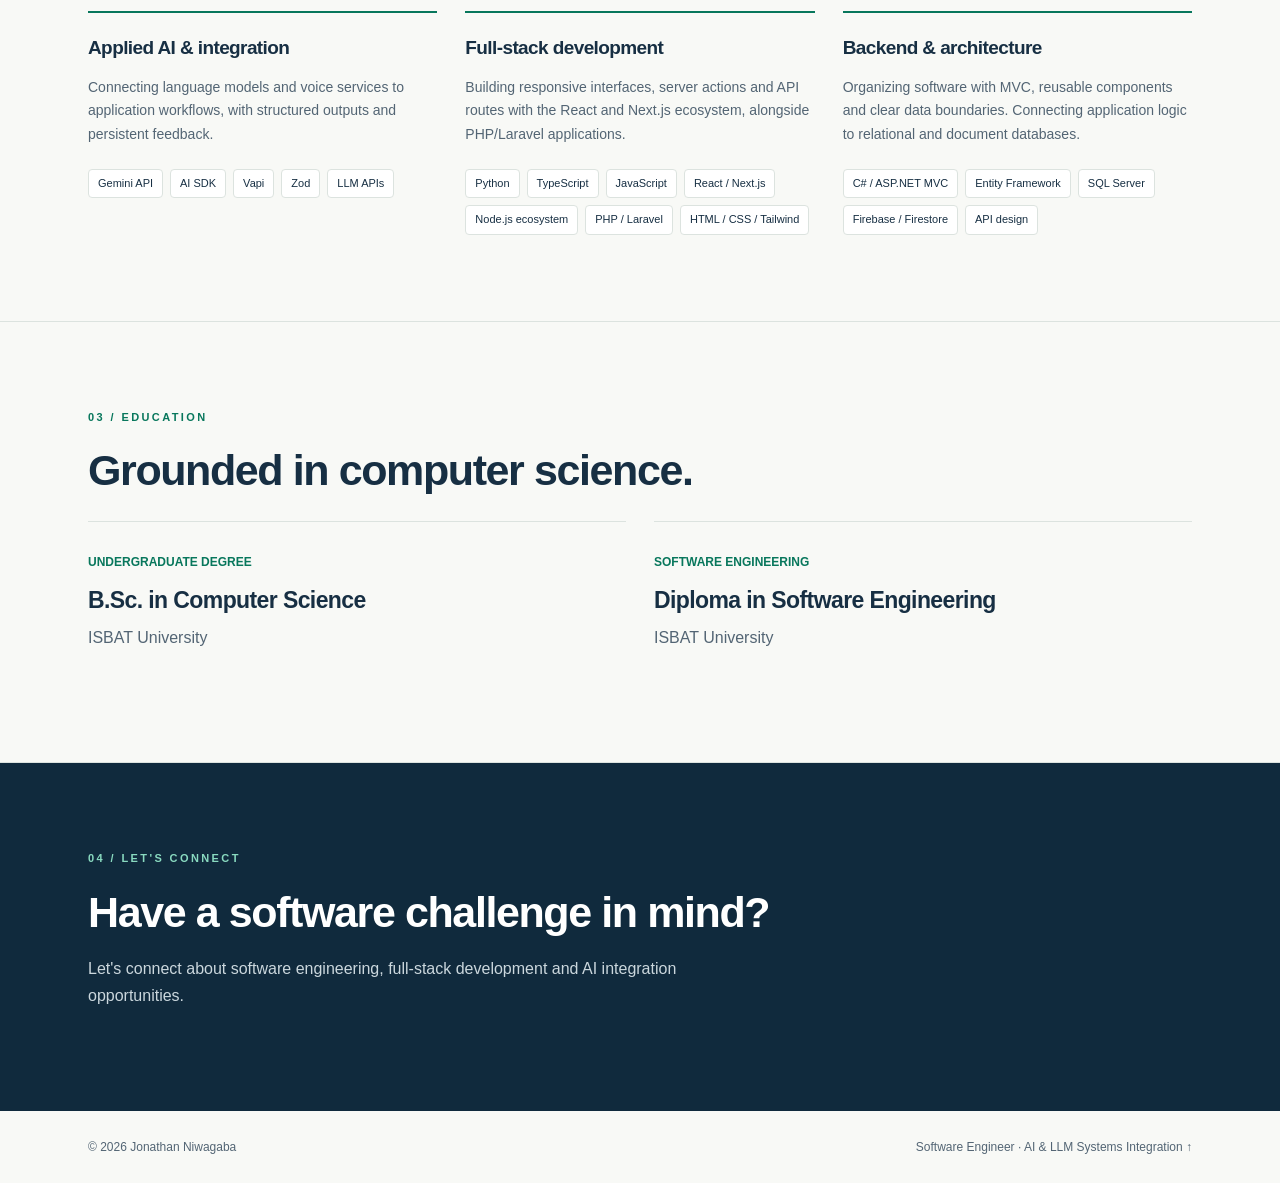
==== commit 95b52c33: "Align independent engineering experience with 2022 start date Updated the 'About' section to reflect" ====
--- a/index.html
+++ b/index.html
@@ -15,7 +15,7 @@
 <main id="main">
 <section class="hero" id="home"><div class="wrap hero-grid"><div><p class="eyebrow">Software Engineer · AI &amp; LLM Systems Integration</p><h1>Thoughtful software.<br><span>Practical AI.</span></h1><p class="intro">I'm Jonathan Niwagaba. I build web applications that connect intuitive interfaces, backend services and AI capabilities.</p><div class="actions"><a class="button primary" href="#skills">Explore my expertise ↓</a></div><p class="hero-note">B.Sc. Computer Science · Diploma in Software Engineering<br>ISBAT University, Uganda</p></div><aside class="system" aria-label="Engineering focus"><p class="system-label">FROM INTERFACE TO INTELLIGENCE</p><div class="flow"><span class="flow-num">01 /</span><div><strong>Build the experience</strong><small>React · Next.js · TypeScript</small></div></div><div class="flow"><span class="flow-num">02 /</span><div><strong>Connect the system</strong><small>APIs · C# / .NET · SQL · Firebase</small></div></div><div class="flow"><span class="flow-num">03 /</span><div><strong>Integrate intelligence</strong><small>LLM APIs · Voice interactions · Structured output</small></div></div><div class="system-bottom">INTERFACES → APPLICATION LOGIC → DATA & AI</div></aside></div></section>
 <div class="strip"><div class="wrap"><span>Applied AI Engineering</span><span>LLM Integration</span><span>Full-Stack Development</span><span>Software Architecture</span></div></div>
-<section class="section" id="about"><div class="wrap about-grid"><div><p class="eyebrow">01 / About</p><h2>Engineering with<br>purpose and clarity.</h2></div><div class="copy"><p>I'm a Software Engineer specializing in AI Integration. I hold a B.Sc. in Computer Science and a Diploma in Software Engineering from ISBAT University. My focus is building practical software that connects web interfaces, backend services and AI capabilities.</p><p>My technical skills include Python, TypeScript, JavaScript, React and Next.js, alongside C#, ASP.NET MVC, Entity Framework and SQL Server. I also work with PHP and Laravel. My engineering approach emphasizes component-based interfaces, API integration, database-backed workflows and clear separation between presentation, application logic and data access.</p><p>In Applied AI Engineering, I focus on integrating LLM APIs into usable applications. My focus includes language model integration, voice interactions and structured AI outputs. I'm interested in opportunities to build useful AI features and contribute across the full development lifecycle.</p></div></div></section>
+<section class="section" id="about"><div class="wrap about-grid"><div><p class="eyebrow">01 / About</p><h2>Engineering with<br>purpose and clarity.</h2></div><div class="copy"><p>I'm a Software Engineer &amp; Full-Stack Developer working independently since 2022, specializing in AI &amp; LLM Integration. I hold a B.Sc. in Computer Science and a Diploma in Software Engineering from ISBAT University. My focus is building practical software that connects web interfaces, backend services and AI capabilities.</p><p>My technical skills include Python, TypeScript, JavaScript, React and Next.js, alongside C#, ASP.NET MVC, Entity Framework and SQL Server. I also work with PHP and Laravel. My engineering approach emphasizes component-based interfaces, API integration, database-backed workflows and clear separation between presentation, application logic and data access.</p><p>In Applied AI Engineering, I focus on integrating LLM APIs into usable applications. My focus includes language model integration, voice interactions and structured AI outputs. I'm interested in opportunities to build useful AI features and contribute across the full development lifecycle.</p></div></div></section>
 <section class="section" id="skills"><div class="wrap"><div class="section-head"><div><p class="eyebrow">02 / Expertise</p><h2>A connected engineering stack.</h2></div><p>Tools and patterns for connected, maintainable applications.</p></div><div class="skills"><article class="skill"><h3>Applied AI & integration</h3><p>Connecting language models and voice services to application workflows, with structured outputs and persistent feedback.</p><div class="tags"><span class="tag">Gemini API</span><span class="tag">AI SDK</span><span class="tag">Vapi</span><span class="tag">Zod</span><span class="tag">LLM APIs</span></div></article><article class="skill"><h3>Full-stack development</h3><p>Building responsive interfaces, server actions and API routes with the React and Next.js ecosystem, alongside PHP/Laravel applications.</p><div class="tags"><span class="tag">Python</span><span class="tag">TypeScript</span><span class="tag">JavaScript</span><span class="tag">React / Next.js</span><span class="tag">Node.js ecosystem</span><span class="tag">PHP / Laravel</span><span class="tag">HTML / CSS / Tailwind</span></div></article><article class="skill"><h3>Backend & architecture</h3><p>Organizing software with MVC, reusable components and clear data boundaries. Connecting application logic to relational and document databases.</p><div class="tags"><span class="tag">C# / ASP.NET MVC</span><span class="tag">Entity Framework</span><span class="tag">SQL Server</span><span class="tag">Firebase / Firestore</span><span class="tag">API design</span></div></article></div></div></section>
 <section class="section" id="education"><div class="wrap"><p class="eyebrow">03 / Education</p><h2>Grounded in computer science.</h2><div class="education"><article class="degree"><span>UNDERGRADUATE DEGREE</span><h3>B.Sc. in Computer Science</h3><p>ISBAT University</p></article><article class="degree"><span>SOFTWARE ENGINEERING</span><h3>Diploma in Software Engineering</h3><p>ISBAT University</p></article></div></div></section>
 <section class="section contact" id="contact"><div class="wrap"><div><p class="eyebrow">04 / Let's connect</p><h2>Have a software challenge in mind?</h2><p>Let's connect about software engineering, full-stack development and AI integration opportunities.</p></div></div></section>
